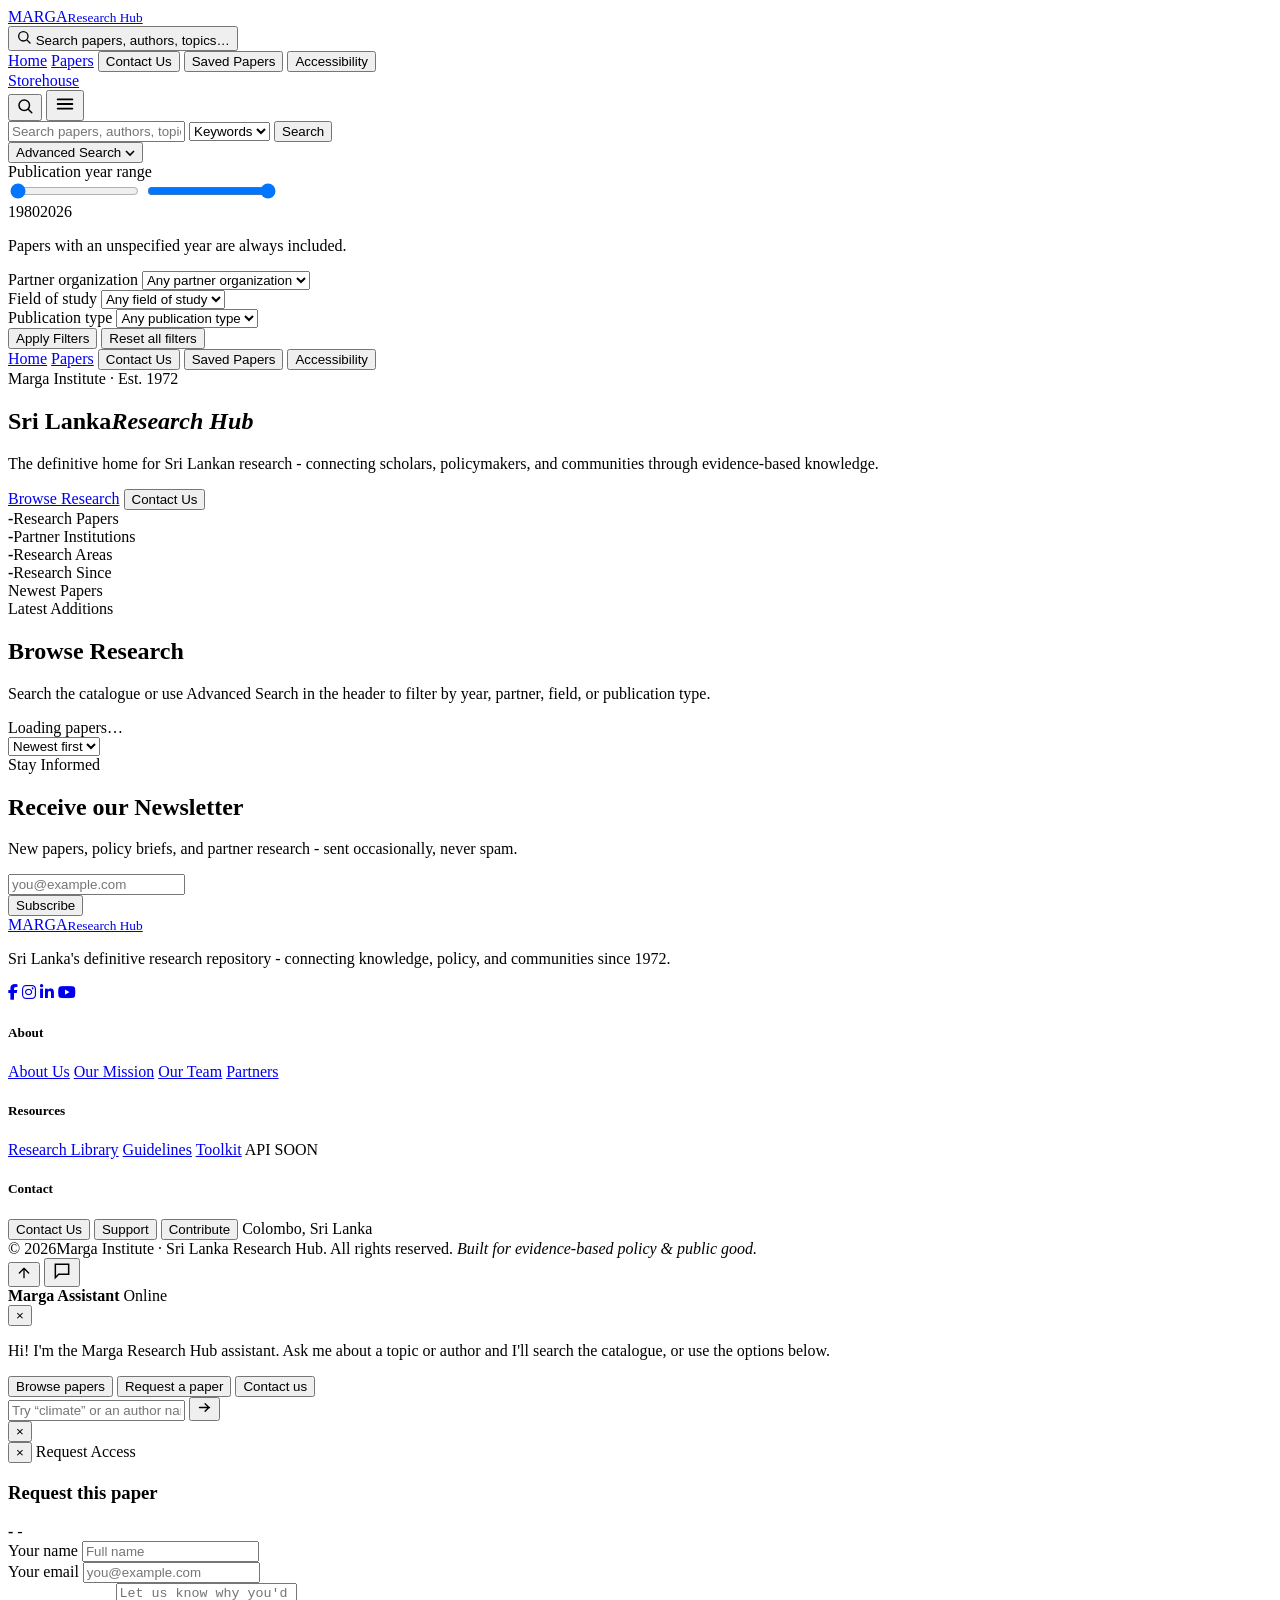
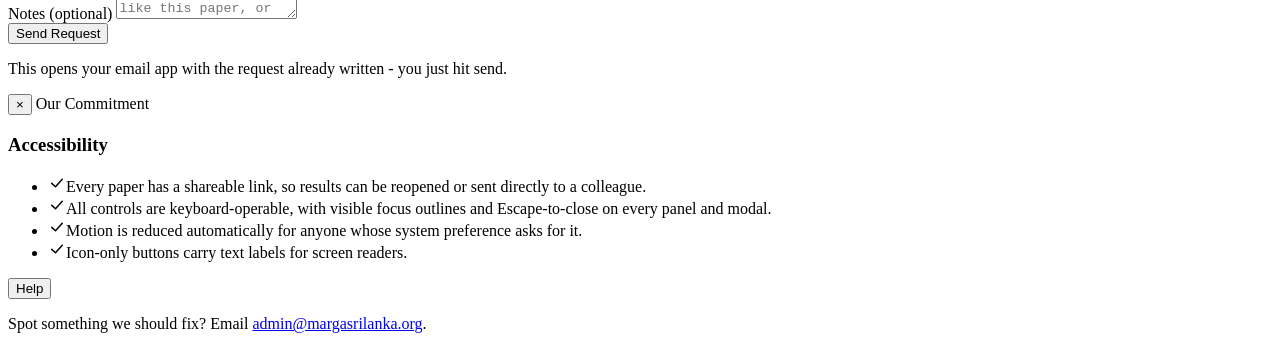
==== index.html @ b6191d91 "Addding the first html file has done the main frame and have to add the styles and functions now" ====
<!DOCTYPE html>
<html lang="en">
<head>
<meta charset="UTF-8" />
<meta name="viewport" content="width=device-width, initial-scale=1.0" />
<title>MARGA Research Hub - Sri Lanka Research Hub</title>
<meta name="description" content="Browse, search, and request research papers from Marga Institute and its partner organizations." />
<link rel="icon" type="image/jpeg" href="site_logo/marga-logo.jpg">
<link rel="preconnect" href="https://fonts.googleapis.com">
<link rel="preconnect" href="https://fonts.gstatic.com" crossorigin>
<link href="https://fonts.googleapis.com/css2?family=Playfair+Display:wght@600;700&family=Inter:wght@400;500;600;700&display=swap" rel="stylesheet">
<link rel="stylesheet" href="https://cdnjs.cloudflare.com/ajax/libs/font-awesome/6.5.1/css/all.min.css" crossorigin="anonymous">
<link rel="stylesheet" href="styles.css">
</head>
<body>
<div id="top"></div>

<!-- ============================================================
     HEADER
     ============================================================ -->
<header class="site-header">
  <div class="header-inner">
    <a class="logo" href="#top" data-nav="home">
      <span class="logo-mark"></span>
      <span class="logo-text"><span>MARGA</span><small>Research Hub</small></span>
    </a>

    <div class="search-wrap">
      <button class="search-toggle" id="searchToggle" aria-expanded="false" aria-controls="searchPanel">
        <svg width="16" height="16" viewBox="0 0 24 24" fill="none"><circle cx="11" cy="11" r="7" stroke="currentColor" stroke-width="2"/><path d="M21 21l-4.3-4.3" stroke="currentColor" stroke-width="2" stroke-linecap="round"/></svg>
        <span>Search papers, authors, topics…</span>
      </button>
    </div>

    <nav class="main-nav" id="mainNav">
      <a href="#top" data-nav="home" class="active">Home</a>
      <a href="#papers" data-nav="papers">Papers</a>
      <button type="button" data-nav="contact">Contact Us</button>
      <button type="button" data-nav="saved">Saved Papers<span class="nav-saved-count" hidden>0</span></button>
      <button type="button" data-nav="a11y">Accessibility</button>
    </nav>

    <div class="header-actions">
      <a class="btn btn-ghost btn-sm" id="storehouseLink" href="https://margastorehouse.org" target="_blank" rel="noopener">Storehouse</a>
    </div>

    <div class="mobile-header-actions">
      <button class="mobile-search-btn" id="mobileSearchBtn" aria-label="Search" aria-expanded="false" aria-controls="searchPanel">
        <svg width="18" height="18" viewBox="0 0 24 24" fill="none"><circle cx="11" cy="11" r="7" stroke="currentColor" stroke-width="2"/><path d="M21 21l-4.3-4.3" stroke="currentColor" stroke-width="2" stroke-linecap="round"/></svg>
      </button>
      <button class="mobile-menu-btn" id="mobileMenuBtn" aria-label="Open menu" aria-expanded="false" aria-controls="mobileMenuPanel">
        <svg width="22" height="22" viewBox="0 0 24 24" fill="none"><path d="M4 7h16M4 12h16M4 17h16" stroke="currentColor" stroke-width="2" stroke-linecap="round"/></svg>
      </button>
    </div>
  </div>

  <!-- search panel floats off the full header, opened by either the desktop
       pill (search-toggle) or the mobile icon (mobileSearchBtn) -->
  <div class="search-panel" id="searchPanel">
    <div class="search-panel-inner">
      <div class="search-row">
        <input type="text" class="search-input" id="searchInput" placeholder="Search papers, authors, topics…" />
        <select class="scope-select" id="scopeSelect">
          <option value="keywords">Keywords</option>
          <option value="author">Author</option>
          <option value="id">Paper ID</option>
        </select>
        <button type="button" class="btn-search" id="btnSearch">Search</button>
      </div>

      <button class="advanced-toggle" id="advancedToggle" aria-expanded="false" aria-controls="advancedPanel">
        Advanced Search
        <svg width="10" height="7" viewBox="0 0 10 7" fill="none"><path d="M1 1l4 4 4-4" stroke="currentColor" stroke-width="1.6"/></svg>
      </button>

      <div class="advanced-panel" id="advancedPanel">
        <div class="advanced-panel-inner">
          <div class="advanced-grid">
            <div class="field range-field">
              <label>Publication year range</label>
              <div class="range-slider" id="yearRange">
                <div class="range-track"><div class="range-fill" id="rangeFill"></div></div>
                <input type="range" id="rangeMin" min="1980" max="2026" value="1980" />
                <input type="range" id="rangeMax" min="1980" max="2026" value="2026" />
              </div>
              <div class="range-values"><span id="rangeMinVal">1980</span><span id="rangeMaxVal">2026</span></div>
              <p class="field-hint">Papers with an unspecified year are always included.</p>
            </div>

            <div class="field">
              <label>Partner organization</label>
              <select class="field-select" id="institutionSelect">
                <option value="">Any partner organization</option>
              </select>
            </div>

            <div class="field">
              <label>Field of study</label>
              <select class="field-select" id="fieldSelect">
                <option value="">Any field of study</option>
              </select>
            </div>

            <div class="field" style="grid-column:1/-1">
              <label>Publication type</label>
              <select class="field-select" id="litTypeSelect">
                <option value="">Any publication type</option>
              </select>
            </div>
          </div>
          <button type="button" class="btn btn-gold btn-apply-advanced" id="btnApplyAdvanced">Apply Filters</button>
          <button type="button" class="btn-reset-advanced" id="btnResetAdvanced">Reset all filters</button>
        </div>
      </div>
    </div>
  </div>

  <div class="mobile-menu-panel" id="mobileMenuPanel">
    <a href="#top" data-nav="home" class="active">Home</a>
    <a href="#papers" data-nav="papers">Papers</a>
    <button type="button" data-nav="contact">Contact Us</button>
    <button type="button" data-nav="saved">Saved Papers<span class="nav-saved-count" hidden>0</span></button>
    <button type="button" data-nav="a11y">Accessibility</button>
  </div>
</header>

<!-- ============================================================
     HERO
     ============================================================ -->
<section class="hero">
  <div class="hero-inner">
    <div class="hero-left">
      <span class="eyebrow">Marga Institute · Est. 1972</span>
      <h1>Sri Lanka<em>Research Hub</em></h1>
      <p>The definitive home for Sri Lankan research - connecting scholars, policymakers, and communities through evidence-based knowledge.</p>
      <div class="hero-cta">
        <a class="btn btn-gold" href="#papers" data-nav="papers">Browse Research</a>
        <button type="button" class="btn btn-outline-light" data-nav="contact">Contact Us</button>
      </div>
      <div class="hero-stats">
        <div class="stat"><b id="statPapers">-</b><span>Research Papers</span></div>
        <div class="stat"><b id="statInstitutions">-</b><span>Partner Institutions</span></div>
        <div class="stat"><b id="statAreas">-</b><span>Research Areas</span></div>
        <div class="stat"><b id="statSince">-</b><span>Research Since</span></div>
      </div>
    </div>

    <!-- desktop: paper spotlight, populated by script.js from paper.json -->
    <div class="hero-spotlight-desktop" id="spotlightDesktop"></div>
  </div>

  <!-- mobile: rolling spotlight, one paper at a time -->
  <div class="wrap hero-spotlight-mobile">
    <div class="rolling-card">
      <span class="rolling-label">Newest Papers</span>
      <div class="rolling-slides" id="rollingSlides"></div>
      <div class="rolling-dots" id="rollingDots"></div>
    </div>
  </div>
</section>

<!-- ============================================================
     PAPER CARDS - browse / search / filter
     ============================================================ -->
<section class="section" id="papers">
  <div class="wrap">
    <div class="section-head">
      <span class="eyebrow" style="justify-content:center;">Latest Additions</span>
      <h2>Browse Research</h2>
      <p>Search the catalogue or use Advanced Search in the header to filter by year, partner, field, or publication type.</p>
    </div>

    <div class="results-toolbar">
      <span class="results-count" id="resultsCount">Loading papers…</span>
      <div class="toolbar-right">
        <select class="sort-select" id="sortSelect">
          <option value="newest">Newest first</option>
          <option value="oldest">Oldest first</option>
          <option value="cited">Most cited</option>
          <option value="title">Title A–Z</option>
        </select>
      </div>
    </div>

    <div class="active-filters" id="activeFilters" hidden></div>

    <div class="paper-grid" id="paperGrid"></div>

    <div class="load-more-wrap" id="loadMoreWrap" hidden>
      <button type="button" class="btn btn-ghost" id="loadMoreBtn">Load more papers</button>
    </div>
  </div>
</section>

<!-- ============================================================
     NEWSLETTER
     ============================================================ -->
<section class="newsletter-band">
  <div class="newsletter-inner">
    <div class="newsletter-copy">
      <span class="eyebrow">Stay Informed</span>
      <h2>Receive our Newsletter</h2>
      <p>New papers, policy briefs, and partner research - sent occasionally, never spam.</p>
    </div>
    <form class="newsletter-form" id="newsletterForm" novalidate>
      <div class="newsletter-input-wrap">
        <input type="email" id="newsletterEmail" placeholder="you@example.com" />
        <span class="newsletter-error" id="newsletterError"></span>
      </div>
      <button type="submit" class="btn btn-gold">Subscribe</button>
    </form>
  </div>
</section>

<!-- ============================================================
     FOOTER
     ============================================================ -->
<footer class="site-footer">
  <div class="wrap">
    <div class="footer-grid">
      <div class="footer-brand">
        <a class="logo" href="#top" data-nav="home">
          <span class="logo-mark"></span>
          <span class="logo-text"><span style="color:var(--white);">MARGA</span><small>Research Hub</small></span>
        </a>
        <p>Sri Lanka's definitive research repository - connecting knowledge, policy, and communities since 1972.</p>
        <div class="footer-social">
          <a href="https://www.facebook.com/margasrilanka/" target="_blank" rel="noopener" aria-label="Facebook"><i class="fa-brands fa-facebook-f" aria-hidden="true"></i></a>
          <a href="https://www.instagram.com/margasrilanka/" target="_blank" rel="noopener" aria-label="Instagram"><i class="fa-brands fa-instagram" aria-hidden="true"></i></a>
          <a href="https://www.linkedin.com/company/marga-institute" target="_blank" rel="noopener" aria-label="LinkedIn"><i class="fa-brands fa-linkedin-in" aria-hidden="true"></i></a>
          <a href="https://www.youtube.com/channel/UCmZRkQxS90gHvayx6sr4jtw" target="_blank" rel="noopener" aria-label="YouTube"><i class="fa-brands fa-youtube" aria-hidden="true"></i></a>
        </div>
      </div>
      <div class="footer-col">
        <h5>About</h5>
        <a href="https://margasrilanka.org" target="_blank" rel="noopener">About Us</a>
        <a href="https://margasrilanka.org/about-us/" target="_blank" rel="noopener">Our Mission</a>
        <a href="https://margasrilanka.org/about-us/" target="_blank" rel="noopener">Our Team</a>
        <a href="https://margasrilanka.org" target="_blank" rel="noopener">Partners</a>
      </div>
      <div class="footer-col">
        <h5>Resources</h5>
        <a href="https://margastorehouse.org" target="_blank" rel="noopener">Research Library</a>
        <a href="https://margasrilanka.org" target="_blank" rel="noopener">Guidelines</a>
        <a href="https://margastorehouse.org" target="_blank" rel="noopener">Toolkit</a>
        <span class="fitem">API <span class="soon-badge">SOON</span></span>
      </div>
      <div class="footer-col">
        <h5>Contact</h5>
        <button type="button" data-nav="contact">Contact Us</button>
        <button type="button" class="footer-mailto" data-mailto-subject="Support Request">Support</button>
        <button type="button" class="footer-mailto" data-mailto-subject="Paper Contribution Inquiry">Contribute</button>
        <span class="fitem">Colombo, Sri Lanka</span>
      </div>
    </div>
    <div class="footer-bottom">
      <span>© <span id="footerYear">2026</span>Marga Institute · Sri Lanka Research Hub. All rights reserved.</span>
      <em>Built for evidence-based policy &amp; public good.</em>
    </div>
  </div>
</footer>

<div class="footer-fab">
  <button class="fab-btn fab-top" id="backToTopBtn" aria-label="Back to top">
    <svg width="16" height="16" viewBox="0 0 24 24" fill="none"><path d="M12 19V5M5 12l7-7 7 7" stroke="currentColor" stroke-width="2" stroke-linecap="round" stroke-linejoin="round"/></svg>
  </button>
  <button class="fab-btn fab-chat" id="chatFabBtn" aria-label="Open chat" aria-expanded="false" aria-controls="chatPanel">
    <svg width="20" height="20" viewBox="0 0 24 24" fill="none"><path d="M4 4h16v12H8l-4 4V4z" stroke="currentColor" stroke-width="1.8"/></svg>
    <span class="fab-ping"></span>
  </button>
</div>

<div class="chat-panel" id="chatPanel" role="dialog" aria-label="Marga Assistant chat">
  <div class="chat-header">
    <div class="chat-header-info">
      <span class="chat-avatar"></span>
      <div>
        <strong>Marga Assistant</strong>
        <span class="chat-status">Online</span>
      </div>
    </div>
    <button class="chat-close" id="chatCloseBtn" aria-label="Close chat">&times;</button>
  </div>

  <div class="chat-body" id="chatBody">
    <div class="chat-msg chat-msg-bot">
      <p>Hi! I'm the Marga Research Hub assistant. Ask me about a topic or author and I'll search the catalogue, or use the options below.</p>
    </div>
  </div>

  <div class="chat-quick-replies" id="chatQuickReplies">
    <button type="button" class="chip" data-reply="browse">Browse papers</button>
    <button type="button" class="chip" data-reply="request">Request a paper</button>
    <button type="button" class="chip" data-reply="contact">Contact us</button>
  </div>

  <form class="chat-input-row" id="chatForm">
    <input type="text" id="chatInput" placeholder="Try “climate” or an author name…" autocomplete="off" />
    <button type="submit" class="chat-send" aria-label="Send message">
      <svg width="15" height="15" viewBox="0 0 24 24" fill="none"><path d="M4 12h16M13 6l6 6-6 6" stroke="currentColor" stroke-width="2.2" stroke-linecap="round" stroke-linejoin="round"/></svg>
    </button>
  </form>
</div>

<div class="tour-overlay" id="tourOverlay" role="dialog" aria-modal="true" aria-label="Site tour" hidden>
  <div class="tour-card">
    <button class="tour-close" id="tourCloseBtn" aria-label="Skip tour">&times;</button>
    <span class="eyebrow">Welcome to MARGA</span>
    <h3>Take a quick tour</h3>
    <div class="tour-step" id="tourStepText"></div>
    <div class="tour-controls">
      <button type="button" class="btn btn-ghost btn-sm" id="tourPrevBtn">Back</button>
      <button type="button" class="btn btn-gold btn-sm" id="tourNextBtn">Next</button>
    </div>
    <div class="tour-progress" id="tourProgress"></div>
  </div>
</div>

<!-- ============================================================
     MODAL - Paper Detail
     ============================================================ -->
<div class="detail-overlay" id="detailOverlay" role="dialog" aria-modal="true" aria-label="Paper details">
  <div class="detail-modal">
    <button class="detail-modal-close" id="detailCloseBtn" aria-label="Close">&times;</button>
    <div class="detail-modal-scroll" id="detailModalScroll">
      <!-- populated by script.js -->
    </div>
  </div>
</div>

<!-- ============================================================
     MODAL - Request Paper
     ============================================================ -->
<div class="modal-overlay" id="requestOverlay">
  <div class="modal" role="dialog" aria-modal="true" aria-labelledby="requestTitle">
    <button class="modal-close" id="requestClose" aria-label="Close">&times;</button>
    <span class="eyebrow">Request Access</span>
    <h3 id="requestTitle">Request this paper</h3>

    <div class="modal-paper-summary">
      <strong id="reqPaperTitle">-</strong>
      <span id="reqPaperAuthors">-</span>
    </div>

    <div class="modal-field">
      <label for="reqName">Your name</label>
      <input id="reqName" type="text" placeholder="Full name" />
      <span class="modal-field-error" id="reqNameError"></span>
    </div>
    <div class="modal-field">
      <label for="reqEmail">Your email</label>
      <input id="reqEmail" type="email" placeholder="you@example.com" />
      <span class="modal-field-error" id="reqEmailError"></span>
    </div>
    <div class="modal-field">
      <label for="reqNotes">Notes (optional)</label>
      <textarea id="reqNotes" placeholder="Let us know why you'd like this paper, or anything else we should know."></textarea>
    </div>

    <button type="button" class="btn-primary" id="reqSend">Send Request</button>
    <p class="modal-hint">This opens your email app with the request already written - you just hit send.</p>
  </div>
</div>

<!-- ============================================================
     MODAL - Accessibility
     ============================================================ -->
<div class="modal-overlay" id="a11yOverlay">
  <div class="modal" role="dialog" aria-modal="true" aria-labelledby="a11yTitle">
    <button class="modal-close" id="a11yClose" aria-label="Close">&times;</button>
    <span class="eyebrow">Our Commitment</span>
    <h3 id="a11yTitle">Accessibility</h3>
    <ul class="a11y-list">
      <li><svg width="18" height="18" viewBox="0 0 24 24" fill="none"><path d="M5 12.5 10 17 19 7" stroke="currentColor" stroke-width="2" stroke-linecap="round" stroke-linejoin="round"/></svg>Every paper has a shareable link, so results can be reopened or sent directly to a colleague.</li>
      <li><svg width="18" height="18" viewBox="0 0 24 24" fill="none"><path d="M5 12.5 10 17 19 7" stroke="currentColor" stroke-width="2" stroke-linecap="round" stroke-linejoin="round"/></svg>All controls are keyboard-operable, with visible focus outlines and Escape-to-close on every panel and modal.</li>
      <li><svg width="18" height="18" viewBox="0 0 24 24" fill="none"><path d="M5 12.5 10 17 19 7" stroke="currentColor" stroke-width="2" stroke-linecap="round" stroke-linejoin="round"/></svg>Motion is reduced automatically for anyone whose system preference asks for it.</li>
      <li><svg width="18" height="18" viewBox="0 0 24 24" fill="none"><path d="M5 12.5 10 17 19 7" stroke="currentColor" stroke-width="2" stroke-linecap="round" stroke-linejoin="round"/></svg>Icon-only buttons carry text labels for screen readers.</li>
    </ul>
    <button type="button" class="btn btn-gold" id="a11yTourBtn">Help</button>
    <p class="modal-hint">Spot something we should fix? Email <a href="mailto:admin@margasrilanka.org">admin@margasrilanka.org</a>.</p>
  </div>
</div>

<div class="toast-region" id="toastRegion" aria-live="polite"></div>

<script src="script.js"></script>
</body>
</html>
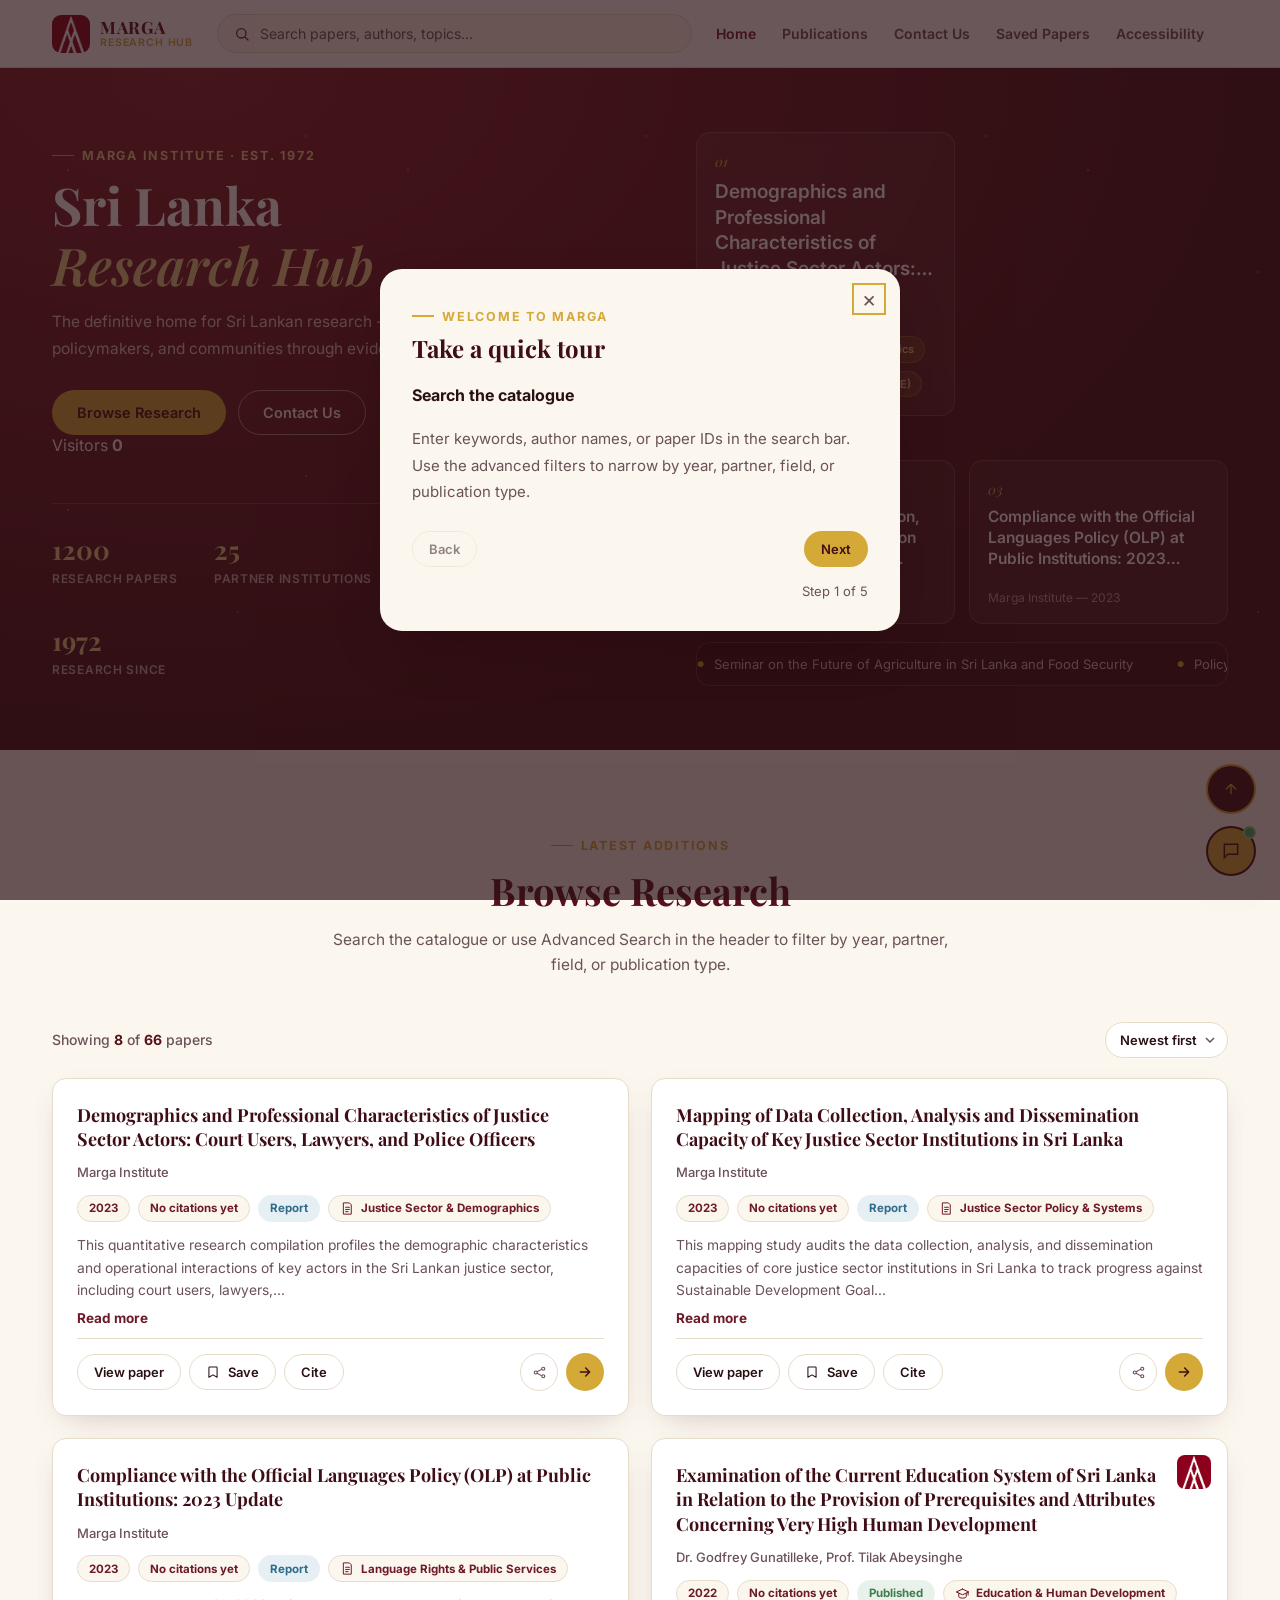
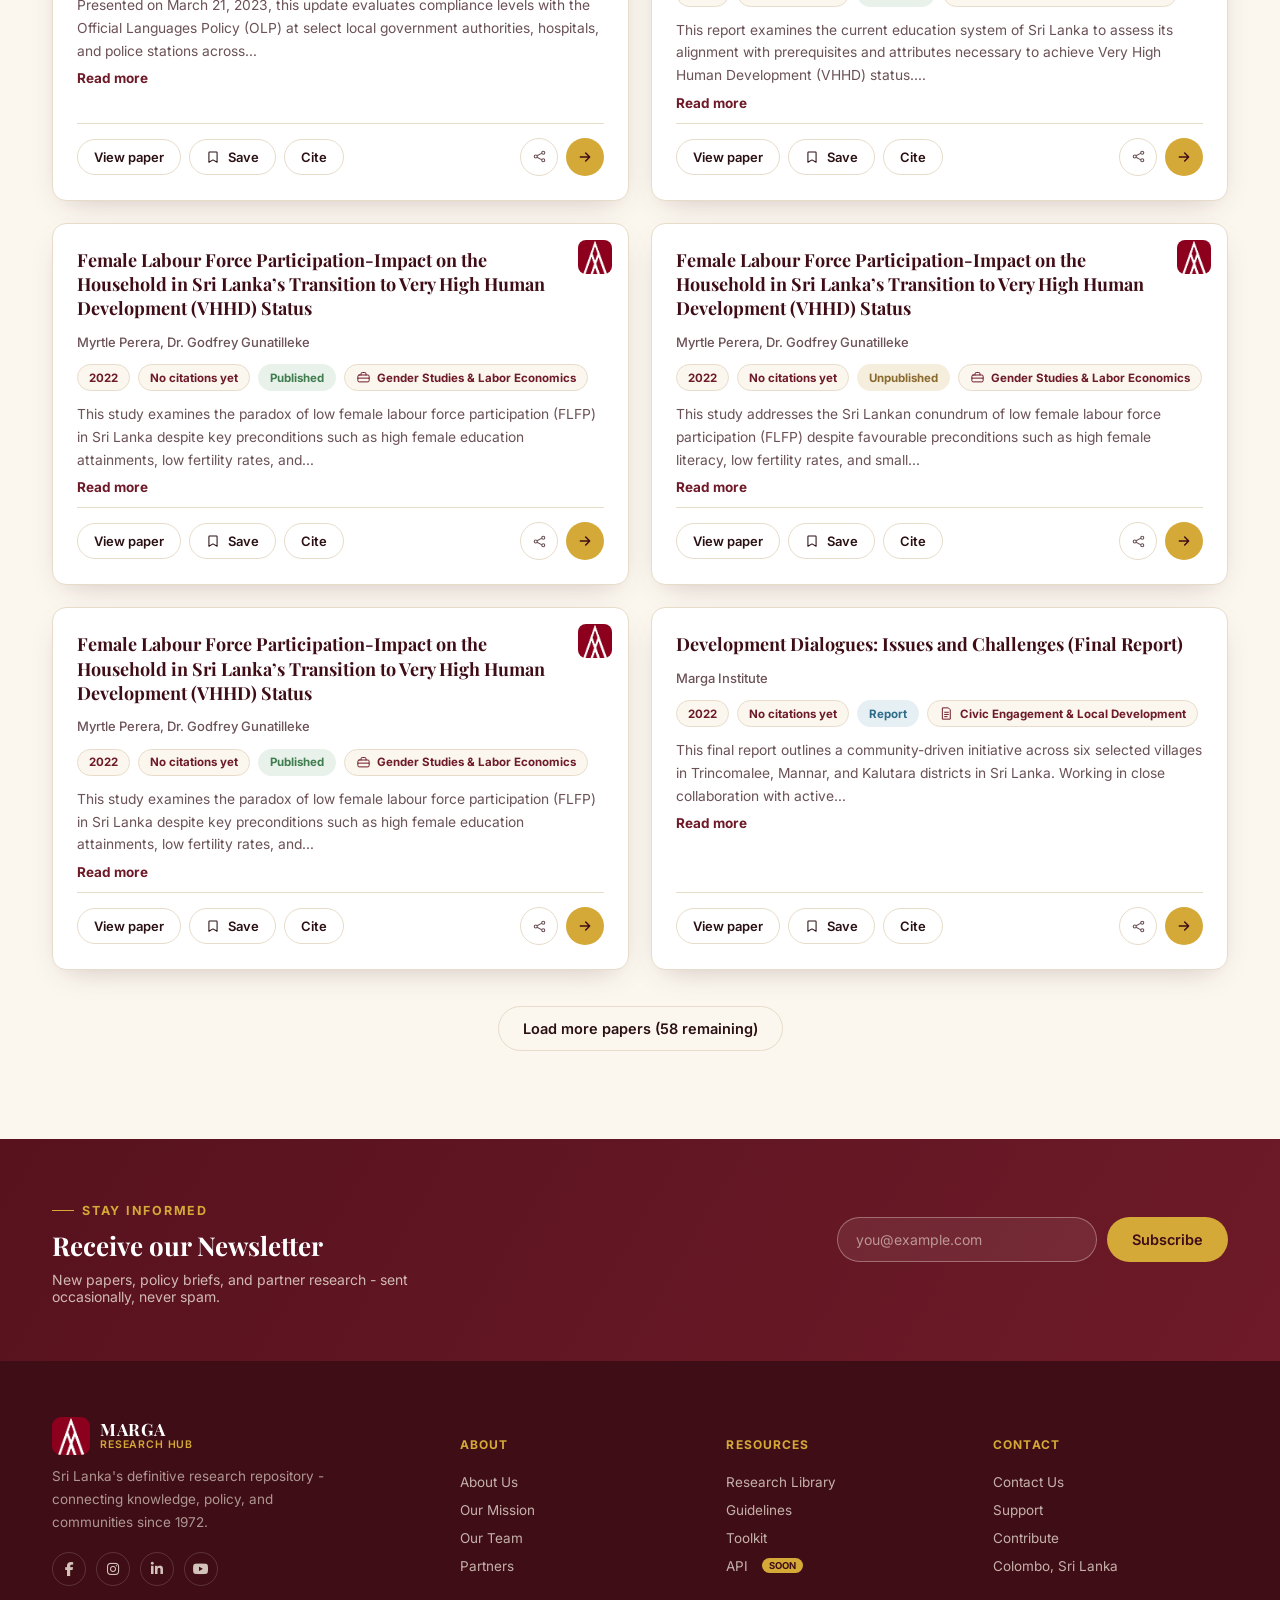
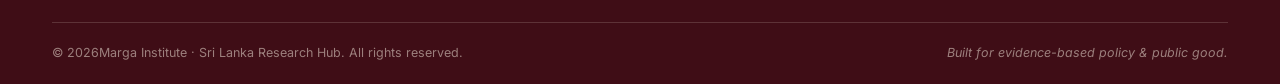
==== commit e335d702: "fixing bugs in html" ====
--- a/index.html
+++ b/index.html
@@ -34,14 +34,14 @@
 
     <nav class="main-nav" id="mainNav">
       <a href="#top" data-nav="home" class="active">Home</a>
-      <a href="#papers" data-nav="papers">Papers</a>
+      <a href="#papers" data-nav="papers">Publications</a>
       <button type="button" data-nav="contact">Contact Us</button>
       <button type="button" data-nav="saved">Saved Papers<span class="nav-saved-count" hidden>0</span></button>
       <button type="button" data-nav="a11y">Accessibility</button>
     </nav>
 
     <div class="header-actions">
-      <a class="btn btn-ghost btn-sm" id="storehouseLink" href="https://margastorehouse.org" target="_blank" rel="noopener">Storehouse</a>
+      <!-- <a class="btn btn-ghost btn-sm" id="storehouseLink" href="https://margastorehouse.org" target="_blank" rel="noopener">Storehouse</a> -->
     </div>
 
     <div class="mobile-header-actions">
@@ -117,7 +117,7 @@
 
   <div class="mobile-menu-panel" id="mobileMenuPanel">
     <a href="#top" data-nav="home" class="active">Home</a>
-    <a href="#papers" data-nav="papers">Papers</a>
+    <a href="#papers" data-nav="papers">Publications</a>
     <button type="button" data-nav="contact">Contact Us</button>
     <button type="button" data-nav="saved">Saved Papers<span class="nav-saved-count" hidden>0</span></button>
     <button type="button" data-nav="a11y">Accessibility</button>
@@ -137,6 +137,12 @@
         <a class="btn btn-gold" href="#papers" data-nav="papers">Browse Research</a>
         <button type="button" class="btn btn-outline-light" data-nav="contact">Contact Us</button>
       </div>
+
+      <div class="hero-visitor-counter" aria-label="Visitor counter">
+        <span class="visitor-label">Visitors</span>
+        <strong id="visitorCount">0</strong>
+      </div>
+
       <div class="hero-stats">
         <div class="stat"><b id="statPapers">-</b><span>Research Papers</span></div>
         <div class="stat"><b id="statInstitutions">-</b><span>Partner Institutions</span></div>
--- a/styles.css
+++ b/styles.css
@@ -0,0 +1,2791 @@
+/* ============================================================
+   MARGA RESEARCH HUB — STYLESHEET
+   ============================================================ */
+
+/* ============================================================
+   TOKENS
+   ============================================================ */
+:root {
+  --maroon-950: #3F0D16;
+  --maroon-900: #57121E;
+  --maroon-800: #6E1A28;
+  --maroon-700: #84202F;
+  --maroon-600: #9A2A3B;
+  --gold: #D4A937;
+  --gold-light: #EAD08A;
+  --cream: #F9F1E4;
+  --paper-bg: #FBF7EF;
+  --ink: #2A1013;
+  --ink-soft: #6B5257;
+  --line: #E7DCC9;
+  --line-dark: rgba(249, 241, 228, 0.16);
+  --white: #FFFFFF;
+  --radius-s: 8px;
+  --radius-m: 14px;
+  --radius-l: 22px;
+  --shadow-card: 0 10px 30px -14px rgba(63, 13, 22, 0.28);
+  --shadow-pop: 0 24px 60px -20px rgba(30, 5, 10, 0.45);
+  --font-display: 'Playfair Display', Georgia, serif;
+  --font-body: 'Inter', -apple-system, BlinkMacSystemFont, sans-serif;
+
+  /* status accents, kept inside the existing palette family */
+  --status-published: #3F7D4F;
+  --status-published-bg: #E9F2EA;
+  --status-unpublished: #8A6A2F;
+  --status-unpublished-bg: #F5EEDD;
+  --status-presentation: #5E3B84;
+  --status-presentation-bg: #EFE7F5;
+  --status-report: #2F6C8A;
+  --status-report-bg: #E6F0F4;
+
+  --header-h: 68px;
+}
+
+@media (min-width:641px) {
+  :root {
+    --header-h: 74px;
+  }
+}
+
+* {
+  box-sizing: border-box;
+}
+
+html {
+  scroll-behavior: smooth;
+}
+
+body {
+  margin: 0;
+  font-family: var(--font-body);
+  background: var(--paper-bg);
+  color: var(--ink);
+  -webkit-font-smoothing: antialiased;
+}
+
+::selection {
+  background: rgba(222, 108, 104, 0.35);
+  color: var(--maroon-950);
+}
+
+img,
+svg {
+  display: block;
+  max-width: 100%;
+}
+
+a {
+  color: inherit;
+  text-decoration: none;
+}
+
+button {
+  font-family: inherit;
+  cursor: pointer;
+}
+
+ul {
+  margin: 0;
+  padding: 0;
+  list-style: none;
+}
+
+h1,
+h2,
+h3 {
+  margin: 0;
+  font-family: var(--font-display);
+}
+
+p {
+  margin: 0;
+}
+
+.eyebrow {
+  display: inline-flex;
+  align-items: center;
+  gap: 8px;
+  font-size: 12.5px;
+  font-weight: 700;
+  letter-spacing: .14em;
+  text-transform: uppercase;
+  color: var(--gold);
+}
+
+.eyebrow::before {
+  content: "";
+  width: 22px;
+  height: 1.5px;
+  background: var(--gold);
+  display: inline-block;
+}
+
+@media (prefers-reduced-motion: reduce) {
+  * {
+    animation-duration: .001ms !important;
+    animation-iteration-count: 1 !important;
+    transition-duration: .001ms !important;
+    scroll-behavior: auto !important;
+  }
+}
+
+:focus-visible {
+  outline: 2px solid var(--gold);
+  outline-offset: 2px;
+}
+
+.wrap {
+  max-width: 1240px;
+  margin: 0 auto;
+  padding: 0 32px;
+}
+
+@media (max-width:640px) {
+  .wrap {
+    padding: 0 20px;
+  }
+}
+
+/* anchor targets should not hide under the sticky header */
+#papers,
+#top {
+  scroll-margin-top: var(--header-h);
+}
+
+.btn {
+  display: inline-flex;
+  align-items: center;
+  justify-content: center;
+  gap: 8px;
+  padding: 13px 24px;
+  border-radius: 999px;
+  border: 1.5px solid transparent;
+  background: transparent;
+  font-weight: 600;
+  font-size: 14.5px;
+  transition: transform .15s ease, box-shadow .15s ease, background .15s ease, color .15s ease, opacity .15s ease;
+}
+
+.btn:active {
+  transform: translateY(1px);
+}
+
+.btn:disabled {
+  opacity: .5;
+  cursor: not-allowed;
+  transform: none;
+  box-shadow: none;
+}
+
+.btn-gold {
+  background: var(--gold);
+  color: var(--maroon-950);
+}
+
+.btn-gold:hover:not(:disabled) {
+  background: var(--gold-light);
+  box-shadow: 0 10px 24px -10px rgba(212, 169, 55, .55);
+}
+
+.btn-outline-light {
+  border-color: rgba(249, 241, 228, .5);
+  color: var(--cream);
+}
+
+.btn-outline-light:hover {
+  background: rgba(249, 241, 228, .1);
+  border-color: var(--cream);
+}
+
+.btn-maroon {
+  background: var(--maroon-800);
+  color: var(--cream);
+}
+
+.btn-maroon:hover:not(:disabled) {
+  background: var(--maroon-900);
+}
+
+.btn-ghost {
+  background: transparent;
+  border-color: var(--line);
+  color: var(--ink);
+}
+
+.btn-ghost:hover:not(:disabled) {
+  border-color: var(--maroon-700);
+  color: var(--maroon-800);
+}
+
+.btn-ghost.is-active {
+  background: var(--maroon-800);
+  border-color: var(--maroon-800);
+  color: var(--cream);
+}
+
+.btn-sm {
+  padding: 9px 16px;
+  font-size: 13px;
+}
+
+.icon-btn {
+  width: 38px;
+  height: 38px;
+  border-radius: 50%;
+  border: 1.5px solid var(--line);
+  background: var(--white);
+  display: inline-flex;
+  align-items: center;
+  justify-content: center;
+  color: var(--ink-soft);
+  transition: border-color .15s, color .15s;
+  flex: none;
+}
+
+.icon-btn:hover {
+  border-color: var(--maroon-700);
+  color: var(--maroon-800);
+}
+
+.section {
+  padding: 88px 0;
+}
+
+.section-head {
+  max-width: 640px;
+  margin: 0 auto 44px;
+  text-align: center;
+  display: flex;
+  flex-direction: column;
+  gap: 12px;
+}
+
+.section-head h2 {
+  font-size: clamp(28px, 3.4vw, 38px);
+  color: var(--maroon-900);
+  font-weight: 700;
+}
+
+.section-head p {
+  color: var(--ink-soft);
+  font-size: 15.5px;
+  line-height: 1.6;
+}
+
+@media (max-width:640px) {
+  .section {
+    padding: 56px 0;
+  }
+}
+
+/* ============================================================
+   HEADER / NAV / SEARCH
+   ============================================================ */
+.site-header {
+  position: sticky;
+  top: 0;
+  z-index: 60;
+  background: var(--white);
+  border-bottom: 1px solid var(--line);
+}
+
+.header-inner {
+  max-width: 1240px;
+  margin: 0 auto;
+  padding: 14px 32px;
+  display: grid;
+  grid-template-columns: auto 1fr auto auto;
+  align-items: center;
+  gap: 24px;
+}
+
+@media (max-width:1024px) {
+  .header-inner {
+    grid-template-columns: auto 1fr auto;
+    padding: 12px 20px;
+  }
+}
+
+.logo {
+  display: flex;
+  align-items: center;
+  gap: 10px;
+  background: none;
+  border: none;
+  padding: 0;
+}
+
+.logo-mark {
+  width: 38px;
+  height: 38px;
+  border-radius: 9px;
+  background: url("site_logo/marga-logo.jpg") center/cover no-repeat;
+  position: relative;
+  flex: none;
+}
+
+.logo-mark::after {
+  display: none;
+}
+
+.logo-text {
+  display: flex;
+  flex-direction: column;
+  line-height: 1.05;
+  text-align: left;
+}
+
+.logo-text span {
+  font-family: var(--font-display);
+  font-weight: 700;
+  font-size: 17px;
+  letter-spacing: .03em;
+  color: var(--maroon-900);
+}
+
+.logo-text small {
+  font-size: 10.5px;
+  color: var(--gold);
+  font-weight: 600;
+  letter-spacing: .08em;
+  text-transform: uppercase;
+}
+
+/* --- search --- */
+.search-wrap {
+  position: relative;
+  justify-self: stretch;
+  max-width: 520px;
+}
+
+@media (max-width:1024px) {
+  .search-wrap {
+    display: none;
+  }
+}
+
+.search-toggle {
+  width: 100%;
+  display: flex;
+  align-items: center;
+  gap: 10px;
+  background: var(--paper-bg);
+  border: 1.5px solid var(--line);
+  border-radius: 999px;
+  padding: 10px 16px;
+  color: var(--ink-soft);
+  font-size: 14px;
+  text-align: left;
+  transition: border-color .15s;
+}
+
+.search-toggle:hover,
+.search-toggle[aria-expanded="true"] {
+  border-color: var(--maroon-700);
+}
+
+.search-toggle svg {
+  flex: none;
+  color: var(--maroon-800);
+}
+
+.mobile-header-actions {
+  display: none;
+  align-items: center;
+  gap: 6px;
+}
+
+@media (max-width:1024px) {
+  .mobile-header-actions {
+    display: flex;
+  }
+}
+
+.mobile-search-btn {
+  width: 38px;
+  height: 38px;
+  border-radius: 50%;
+  background: none;
+  border: none;
+  display: flex;
+  align-items: center;
+  justify-content: center;
+  color: var(--maroon-900);
+}
+
+.mobile-search-btn[aria-expanded="true"] {
+  background: var(--paper-bg);
+}
+
+.search-panel {
+  position: absolute;
+  top: 100%;
+  left: 0;
+  right: 0;
+  background: var(--white);
+  border-top: 1px solid var(--line);
+  box-shadow: var(--shadow-pop);
+  padding: 18px 32px;
+  opacity: 0;
+  visibility: hidden;
+  transform: translateY(-8px);
+  transition: opacity .18s ease, transform .18s ease, visibility .18s;
+  z-index: 70;
+  max-height: calc(100vh - var(--header-h));
+  overflow-y: auto;
+}
+
+@media (max-width:640px) {
+  .search-panel {
+    padding: 16px 20px;
+  }
+}
+
+.search-panel.is-open {
+  opacity: 1;
+  visibility: visible;
+  transform: translateY(0);
+}
+
+.search-panel-inner {
+  max-width: 1240px;
+  margin: 0 auto;
+}
+
+.search-row {
+  display: flex;
+  gap: 8px;
+}
+
+@media (max-width:560px) {
+  .search-row {
+    flex-wrap: wrap;
+  }
+
+  .search-row .search-input {
+    flex-basis: 100%;
+  }
+
+  .search-row .scope-select {
+    flex: 1;
+  }
+
+  .btn-search {
+    flex: 1;
+  }
+}
+
+.search-input {
+  flex: 1;
+  border: 1.5px solid var(--line);
+  border-radius: 999px;
+  padding: 11px 16px;
+  font-size: 14px;
+  font-family: inherit;
+  background: var(--white);
+  color: var(--ink);
+}
+
+.search-input:focus {
+  border-color: var(--maroon-700);
+}
+
+.scope-select,
+.field-select {
+  border: 1.5px solid var(--line);
+  border-radius: 999px;
+  padding: 11px 14px;
+  font-size: 13.5px;
+  font-family: inherit;
+  background: var(--white) url('data:image/svg+xml;utf8,<svg xmlns="http://www.w3.org/2000/svg" width="10" height="6"><path d="M1 1l4 4 4-4" stroke="%236B5257" stroke-width="1.5" fill="none"/></svg>') no-repeat right 12px center;
+  appearance: none;
+  padding-right: 28px;
+  color: var(--ink);
+}
+
+.btn-search {
+  background: var(--maroon-800);
+  color: var(--cream);
+  border-radius: 999px;
+  padding: 0 20px;
+  font-weight: 600;
+  font-size: 14px;
+  border: none;
+}
+
+.btn-search:hover {
+  background: var(--maroon-900);
+}
+
+.advanced-toggle {
+  margin-top: 12px;
+  background: none;
+  border: none;
+  padding: 6px 2px;
+  display: flex;
+  align-items: center;
+  gap: 6px;
+  color: var(--maroon-800);
+  font-weight: 600;
+  font-size: 13.5px;
+}
+
+.advanced-toggle svg {
+  transition: transform .2s ease;
+}
+
+.advanced-toggle[aria-expanded="true"] svg {
+  transform: rotate(180deg);
+}
+
+.advanced-panel {
+  display: grid;
+  grid-template-rows: 0fr;
+  transition: grid-template-rows .25s ease;
+}
+
+.advanced-panel.is-open {
+  grid-template-rows: 1fr;
+}
+
+.advanced-panel-inner {
+  overflow: hidden;
+}
+
+.advanced-grid {
+  padding-top: 14px;
+  margin-top: 6px;
+  border-top: 1px solid var(--line);
+  display: grid;
+  grid-template-columns: 1fr 1fr;
+  gap: 16px;
+}
+
+@media (max-width:560px) {
+  .advanced-grid {
+    grid-template-columns: 1fr;
+  }
+}
+
+.field {
+  display: flex;
+  flex-direction: column;
+  gap: 6px;
+}
+
+.field-full {
+  grid-column: 1/-1;
+}
+
+.field label {
+  font-size: 12px;
+  font-weight: 700;
+  color: var(--ink-soft);
+  text-transform: uppercase;
+  letter-spacing: .06em;
+}
+
+.field input[type="text"],
+.field .field-select {
+  border: 1.5px solid var(--line);
+  border-radius: var(--radius-s);
+  padding: 10px 12px;
+  font-size: 14px;
+  font-family: inherit;
+  width: 100%;
+  background: var(--white);
+  color: var(--ink);
+}
+
+.field .field-select {
+  border-radius: var(--radius-s);
+}
+
+.field-hint {
+  font-size: 11.5px;
+  color: var(--ink-soft);
+  margin-top: 2px;
+}
+
+/* dual range slider */
+.range-field {
+  grid-column: 1 / -1;
+}
+
+.range-slider {
+  position: relative;
+  height: 34px;
+  margin-top: 6px;
+}
+
+.range-track {
+  position: absolute;
+  top: 14px;
+  left: 0;
+  right: 0;
+  height: 4px;
+  background: var(--line);
+  border-radius: 99px;
+}
+
+.range-fill {
+  position: absolute;
+  top: 0;
+  height: 100%;
+  background: var(--gold);
+  border-radius: 99px;
+}
+
+.range-slider input[type="range"] {
+  position: absolute;
+  top: 6px;
+  left: 0;
+  width: 100%;
+  margin: 0;
+  height: 20px;
+  -webkit-appearance: none;
+  appearance: none;
+  background: none;
+  pointer-events: none;
+}
+
+.range-slider input[type="range"]::-webkit-slider-thumb {
+  -webkit-appearance: none;
+  pointer-events: auto;
+  width: 18px;
+  height: 18px;
+  border-radius: 50%;
+  background: var(--maroon-800);
+  border: 3px solid var(--white);
+  box-shadow: 0 2px 6px rgba(0, 0, 0, .3);
+  cursor: pointer;
+}
+
+.range-slider input[type="range"]::-moz-range-thumb {
+  pointer-events: auto;
+  width: 18px;
+  height: 18px;
+  border-radius: 50%;
+  background: var(--maroon-800);
+  border: 3px solid var(--white);
+  box-shadow: 0 2px 6px rgba(0, 0, 0, .3);
+  cursor: pointer;
+  border: 3px solid var(--white);
+}
+
+.range-values {
+  display: flex;
+  justify-content: space-between;
+  font-size: 12.5px;
+  color: var(--ink-soft);
+  margin-top: 14px;
+  font-weight: 600;
+}
+
+.range-values span {
+  color: var(--maroon-800);
+}
+
+.btn-apply-advanced {
+  margin-top: 16px;
+  width: 100%;
+}
+
+.btn-reset-advanced {
+  margin-top: 8px;
+  width: 100%;
+  background: none;
+  border: none;
+  color: var(--ink-soft);
+  font-weight: 600;
+  font-size: 13px;
+  padding: 6px;
+}
+
+.btn-reset-advanced:hover {
+  color: var(--maroon-800);
+}
+
+.main-nav {
+  display: flex;
+  align-items: center;
+  gap: 26px;
+  font-size: 14px;
+  font-weight: 600;
+  color: var(--ink);
+}
+
+.main-nav a,
+.main-nav button {
+  color: var(--ink-soft);
+  transition: color .15s;
+  background: none;
+  border: none;
+  padding: 0;
+  font: inherit;
+}
+
+.main-nav a:hover,
+.main-nav a.active,
+.main-nav button:hover,
+.main-nav button.active {
+  color: var(--maroon-800);
+}
+
+@media (max-width:1024px) {
+  .main-nav {
+    display: none;
+  }
+}
+
+.nav-saved-count {
+  display: inline-flex;
+  align-items: center;
+  justify-content: center;
+  min-width: 17px;
+  height: 17px;
+  padding: 0 4px;
+  border-radius: 99px;
+  background: var(--gold);
+  color: var(--maroon-950);
+  font-size: 10px;
+  font-weight: 800;
+  margin-left: 5px;
+  vertical-align: 2px;
+}
+
+.nav-saved-count[hidden] {
+  display: none;
+}
+
+.header-actions {
+  display: flex;
+  align-items: center;
+  gap: 10px;
+}
+
+@media (max-width:1024px) {
+  .header-actions .btn {
+    display: none;
+  }
+}
+
+.mobile-menu-btn {
+  display: none;
+  background: none;
+  border: none;
+  color: var(--maroon-900);
+}
+
+@media (max-width:1024px) {
+  .mobile-menu-btn {
+    display: flex;
+  }
+}
+
+.mobile-menu-panel {
+  display: none;
+  flex-direction: column;
+  background: var(--white);
+  border-top: 1px solid var(--line);
+  padding: 8px 20px 18px;
+}
+
+.mobile-menu-panel.is-open {
+  display: flex;
+}
+
+@media (min-width:1025px) {
+  .mobile-menu-panel {
+    display: none !important;
+  }
+}
+
+.mobile-menu-panel a,
+.mobile-menu-panel button {
+  padding: 13px 2px;
+  font-size: 15px;
+  font-weight: 600;
+  color: var(--ink);
+  border-bottom: 1px solid var(--line);
+  background: none;
+  border-left: none;
+  border-right: none;
+  border-top: none;
+  text-align: left;
+  width: 100%;
+  font-family: inherit;
+  display: flex;
+  align-items: center;
+}
+
+.mobile-menu-panel a.active,
+.mobile-menu-panel button.active {
+  color: var(--maroon-800);
+}
+
+.mobile-menu-panel a:last-of-type,
+.mobile-menu-panel button:last-of-type {
+  border-bottom: none;
+}
+
+/* ============================================================
+   HERO
+   ============================================================ */
+.hero {
+  background: radial-gradient(120% 140% at 15% 0%, var(--maroon-700), var(--maroon-950) 70%);
+  color: var(--cream);
+  position: relative;
+  overflow: hidden;
+  padding: 64px 0 0;
+}
+
+.hero::before {
+  content: "";
+  position: absolute;
+  inset: 0;
+  background-image: radial-gradient(1px 1px at 20% 30%, rgba(249, 241, 228, .25) 1px, transparent 0),
+    radial-gradient(1px 1px at 70% 60%, rgba(249, 241, 228, .18) 1px, transparent 0),
+    radial-gradient(1px 1px at 90% 20%, rgba(249, 241, 228, .2) 1px, transparent 0);
+  background-size: 340px 340px;
+  pointer-events: none;
+}
+
+.hero-inner {
+  max-width: 1240px;
+  margin: 0 auto;
+  padding: 0 32px 64px;
+  position: relative;
+  display: grid;
+  grid-template-columns: 1.05fr .95fr;
+  gap: 56px;
+  align-items: center;
+}
+
+@media (max-width:1024px) {
+  .hero-inner {
+    grid-template-columns: 1fr;
+    padding: 0 20px 40px;
+    gap: 36px;
+  }
+}
+
+.hero-left {
+  max-width: 520px;
+}
+
+.hero-left .eyebrow {
+  color: var(--gold-light);
+}
+
+.hero-left h1 {
+  font-size: clamp(34px, 4.4vw, 52px);
+  line-height: 1.08;
+  font-weight: 700;
+  margin-top: 14px;
+  color: var(--white);
+}
+
+.hero-left h1 em {
+  display: block;
+  font-style: italic;
+  font-weight: 600;
+  color: var(--gold-light);
+  margin-top: 4px;
+}
+
+.hero-left p {
+  margin-top: 16px;
+  color: rgba(249, 241, 228, .82);
+  font-size: 15.5px;
+  line-height: 1.7;
+}
+
+.hero-cta {
+  display: flex;
+  gap: 12px;
+  margin-top: 28px;
+  flex-wrap: wrap;
+}
+
+.hero-stats {
+  display: flex;
+  gap: 36px;
+  margin-top: 48px;
+  padding-top: 28px;
+  border-top: 1px solid var(--line-dark);
+  flex-wrap: wrap;
+}
+
+.stat b {
+  display: block;
+  font-family: var(--font-display);
+  font-size: 26px;
+  color: var(--gold-light);
+  font-weight: 700;
+}
+
+.stat span {
+  font-size: 12px;
+  color: rgba(249, 241, 228, .7);
+  text-transform: uppercase;
+  letter-spacing: .06em;
+  font-weight: 600;
+}
+
+/* --- desktop paper spotlight --- */
+.hero-spotlight-desktop {
+  display: grid;
+  grid-template-columns: 1fr 1fr;
+  grid-template-rows: auto auto auto;
+  gap: 14px;
+}
+
+.hero-stat-skeleton {
+  display: block;
+  width: 54px;
+  height: 28px;
+  border-radius: 8px;
+}
+
+.hero-spot-skeleton-card {
+  min-height: 126px;
+  display: flex;
+  flex-direction: column;
+  gap: 11px;
+}
+
+.hero-spot-skeleton-card .sk-title {
+  width: 86%;
+}
+
+.hero-spot-skeleton-card .sk-line {
+  width: 58%;
+}
+
+.spot-skeleton-tags {
+  display: flex;
+  gap: 8px;
+  margin-top: auto;
+  flex-wrap: wrap;
+}
+
+.hero-ticker-skeleton {
+  width: 80%;
+  height: 12px;
+}
+
+.hero-rolling-skeleton {
+  display: flex;
+  flex-direction: column;
+  gap: 10px;
+  min-height: 118px;
+}
+
+.hero-rolling-skeleton .sk-title {
+  width: 94%;
+}
+
+.hero-rolling-skeleton .sk-line {
+  width: 72%;
+}
+
+.hero-dot-skeleton {
+  width: 7px;
+  height: 7px;
+  border-radius: 999px;
+}
+
+.hero-fallback-text {
+  grid-column: 1 / -1;
+  color: rgba(249, 241, 228, .7);
+  font-size: 13.5px;
+  margin: 0;
+}
+
+.hero-fallback-mobile {
+  margin-top: 0;
+  color: rgba(249, 241, 228, .7);
+}
+
+@media (max-width:1024px) {
+  .hero-spotlight-desktop {
+    display: none;
+  }
+}
+
+.spotlight-label {
+  grid-column: 1/-1;
+  font-size: 11.5px;
+  font-weight: 700;
+  letter-spacing: .1em;
+  text-transform: uppercase;
+  color: rgba(249, 241, 228, .65);
+  margin-bottom: 2px;
+}
+
+.spot-card {
+  background: rgba(249, 241, 228, .06);
+  border: 1px solid var(--line-dark);
+  border-radius: var(--radius-m);
+  padding: 18px;
+  backdrop-filter: blur(6px);
+  transition: background .18s, transform .18s;
+  display: block;
+  width: 100%;
+  text-align: left;
+  color: inherit;
+  font: inherit;
+}
+
+.spot-card:hover {
+  background: rgba(249, 241, 228, .11);
+  transform: translateY(-3px);
+}
+
+.spot-card .rank {
+  font-family: var(--font-display);
+  font-style: italic;
+  color: var(--gold);
+  font-size: 14px;
+}
+
+.spot-card h4 {
+  font-size: 15.5px;
+  line-height: 1.35;
+  margin-top: 8px;
+  color: var(--white);
+  font-weight: 600;
+  display: -webkit-box;
+  -webkit-line-clamp: 3;
+  -webkit-box-orient: vertical;
+  overflow: hidden;
+}
+
+.spot-card .meta {
+  margin-top: 10px;
+  font-size: 12px;
+  color: rgba(249, 241, 228, .6);
+}
+
+.spot-card.spot-main {
+  grid-row: 1 / 3;
+  display: flex;
+  flex-direction: column;
+  justify-content: space-between;
+}
+
+.spot-card.spot-main h4 {
+  font-size: 19px;
+  -webkit-line-clamp: 4;
+}
+
+.spot-card.spot-main .tags {
+  display: flex;
+  gap: 8px;
+  margin-top: 14px;
+  flex-wrap: wrap;
+}
+
+.tag-chip {
+  font-size: 11px;
+  padding: 5px 10px;
+  border-radius: 99px;
+  background: rgba(212, 169, 55, .16);
+  color: var(--gold-light);
+  font-weight: 600;
+  border: 1px solid rgba(212, 169, 55, .3);
+  display: inline-flex;
+  align-items: center;
+  gap: 5px;
+  max-width: 100%;
+}
+
+.tag-chip span {
+  overflow: hidden;
+  text-overflow: ellipsis;
+  white-space: nowrap;
+}
+
+.spot-ticker {
+  grid-column: 1/-1;
+  margin-top: 4px;
+  border-radius: var(--radius-m);
+  border: 1px solid var(--line-dark);
+  background: rgba(0, 0, 0, .14);
+  overflow: hidden;
+  padding: 13px 0;
+}
+
+.ticker-track {
+  display: flex;
+  gap: 44px;
+  white-space: nowrap;
+  width: max-content;
+  animation: ticker 90s linear infinite;
+}
+
+.spot-ticker:hover .ticker-track {
+  animation-play-state: paused;
+}
+
+@keyframes ticker {
+  from {
+    transform: translateX(0);
+  }
+
+  to {
+    transform: translateX(-50%);
+  }
+}
+
+.ticker-item {
+  display: flex;
+  align-items: center;
+  gap: 10px;
+  font-size: 13px;
+  color: rgba(249, 241, 228, .78);
+  background: none;
+  border: none;
+  padding: 0;
+  font-family: inherit;
+}
+
+.ticker-item::before {
+  content: "●";
+  color: var(--gold);
+  font-size: 8px;
+}
+
+.ticker-item:hover {
+  color: var(--gold-light);
+}
+
+/* --- mobile rolling spotlight --- */
+.hero-spotlight-mobile {
+  display: none;
+}
+
+@media (max-width:1024px) {
+  .hero-spotlight-mobile {
+    display: block;
+    margin-top: 8px;
+    padding-bottom: 36px;
+  }
+}
+
+.rolling-card {
+  background: rgba(249, 241, 228, .07);
+  border: 1px solid var(--line-dark);
+  border-radius: var(--radius-m);
+  padding: 20px;
+  position: relative;
+  overflow: hidden;
+}
+
+.rolling-label {
+  font-size: 11px;
+  font-weight: 700;
+  letter-spacing: .1em;
+  text-transform: uppercase;
+  color: rgba(249, 241, 228, .6);
+}
+
+.rolling-slides {
+  position: relative;
+  min-height: 118px;
+  margin-top: 12px;
+}
+
+.rolling-slide {
+  position: absolute;
+  inset: 0;
+  opacity: 0;
+  transform: translateX(14px);
+  transition: opacity .4s ease, transform .4s ease;
+  background: none;
+  border: none;
+  padding: 0;
+  text-align: left;
+  width: 100%;
+  font: inherit;
+  color: inherit;
+}
+
+.rolling-slide.is-active {
+  opacity: 1;
+  transform: translateX(0);
+  position: relative;
+}
+
+.rolling-slide h4 {
+  color: var(--white);
+  font-size: 16.5px;
+  line-height: 1.4;
+  font-weight: 600;
+  display: -webkit-box;
+  -webkit-line-clamp: 2;
+  -webkit-box-orient: vertical;
+  overflow: hidden;
+}
+
+.rolling-slide .meta {
+  margin-top: 8px;
+  font-size: 12.5px;
+  color: rgba(249, 241, 228, .65);
+}
+
+.rolling-slide .tags {
+  display: flex;
+  gap: 8px;
+  margin-top: 12px;
+  flex-wrap: wrap;
+}
+
+.rolling-dots {
+  display: flex;
+  gap: 7px;
+  margin-top: 14px;
+}
+
+.rolling-dots button {
+  width: 7px;
+  height: 7px;
+  border-radius: 50%;
+  background: rgba(249, 241, 228, .3);
+  border: none;
+  padding: 0;
+  transition: background .2s, width .2s;
+}
+
+.rolling-dots button.is-active {
+  background: var(--gold);
+  width: 20px;
+  border-radius: 99px;
+}
+
+/* ============================================================
+   AREA ICON BADGE (self-contained SVG icon set)
+   ============================================================ */
+.area-icon {
+  width: 15px;
+  height: 15px;
+  flex: none;
+  display: inline-block;
+}
+
+.area-icon svg {
+  width: 100%;
+  height: 100%;
+}
+
+/* ============================================================
+   TOOLBAR — result count, sort, active filter chips
+   ============================================================ */
+.results-toolbar {
+  display: flex;
+  align-items: center;
+  justify-content: space-between;
+  gap: 16px;
+  flex-wrap: wrap;
+  margin-bottom: 20px;
+}
+
+.results-count {
+  font-size: 14px;
+  color: var(--ink-soft);
+  font-weight: 500;
+}
+
+.results-count strong {
+  color: var(--maroon-900);
+}
+
+.toolbar-right {
+  display: flex;
+  align-items: center;
+  gap: 10px;
+  flex-wrap: wrap;
+}
+
+.sort-select {
+  border: 1.5px solid var(--line);
+  border-radius: 999px;
+  padding: 9px 30px 9px 14px;
+  font-size: 13px;
+  font-family: inherit;
+  font-weight: 600;
+  background: var(--white) url('data:image/svg+xml;utf8,<svg xmlns="http://www.w3.org/2000/svg" width="10" height="6"><path d="M1 1l4 4 4-4" stroke="%236B5257" stroke-width="1.5" fill="none"/></svg>') no-repeat right 12px center;
+  appearance: none;
+  color: var(--ink);
+}
+
+.active-filters {
+  display: flex;
+  flex-wrap: wrap;
+  gap: 8px;
+  margin-bottom: 22px;
+}
+
+.active-filters[hidden] {
+  display: none;
+}
+
+.filter-chip {
+  display: inline-flex;
+  align-items: center;
+  gap: 7px;
+  padding: 6px 8px 6px 13px;
+  border-radius: 999px;
+  background: var(--cream);
+  border: 1px solid var(--line);
+  color: var(--maroon-800);
+  font-size: 12.5px;
+  font-weight: 600;
+}
+
+.filter-chip button {
+  width: 18px;
+  height: 18px;
+  border-radius: 50%;
+  background: rgba(110, 26, 40, .1);
+  border: none;
+  display: flex;
+  align-items: center;
+  justify-content: center;
+  color: var(--maroon-800);
+  font-size: 13px;
+  line-height: 1;
+  flex: none;
+}
+
+.filter-chip button:hover {
+  background: var(--maroon-800);
+  color: var(--cream);
+}
+
+.filter-chip-clear {
+  background: none;
+  border: none;
+  color: var(--ink-soft);
+  font-weight: 700;
+  font-size: 12.5px;
+  text-decoration: underline;
+  padding: 6px 4px;
+}
+
+.filter-chip-clear:hover {
+  color: var(--maroon-800);
+}
+
+/* ============================================================
+   PAPER CARD (compact / browse view)
+   ============================================================ */
+.paper-grid {
+  display: grid;
+  grid-template-columns: repeat(2, 1fr);
+  gap: 22px;
+}
+
+@media (max-width:760px) {
+  .paper-grid {
+    grid-template-columns: 1fr;
+  }
+}
+
+.paper-card {
+  position: relative;
+  background: var(--white);
+  border: 1px solid var(--line);
+  border-radius: var(--radius-m);
+  padding: 24px;
+  box-shadow: var(--shadow-card);
+  display: flex;
+  flex-direction: column;
+  gap: 12px;
+}
+
+.marga-badge {
+  position: absolute;
+  top: 16px;
+  right: 16px;
+  width: 34px;
+  height: 34px;
+  border-radius: 8px;
+  background: url("site_logo/marga-logo.jpg") center/cover no-repeat;
+}
+
+.marga-badge::after {
+  display: none;
+}
+
+.card-top {
+  display: flex;
+  align-items: flex-start;
+  justify-content: space-between;
+  gap: 10px;
+}
+
+.paper-card h3 {
+  font-size: 18px;
+  line-height: 1.35;
+  color: var(--maroon-950);
+  font-weight: 700;
+}
+
+.paper-card.has-badge h3 {
+  padding-right: 44px;
+}
+
+.paper-card h3 button {
+  background: none;
+  border: none;
+  padding: 0;
+  font: inherit;
+  color: inherit;
+  text-align: left;
+  cursor: pointer;
+}
+
+.paper-card h3 button:hover {
+  color: var(--maroon-700);
+  text-decoration: underline;
+}
+
+.paper-authors {
+  font-size: 13px;
+  color: var(--ink-soft);
+  font-weight: 500;
+  line-height: 1.5;
+  display: -webkit-box;
+  -webkit-line-clamp: 2;
+  -webkit-box-orient: vertical;
+  overflow: hidden;
+}
+
+.pill-row {
+  display: flex;
+  gap: 8px;
+  flex-wrap: wrap;
+}
+
+.pill {
+  font-size: 11.5px;
+  font-weight: 700;
+  padding: 5px 11px;
+  border-radius: 99px;
+  background: var(--paper-bg);
+  border: 1px solid var(--line);
+  color: var(--maroon-800);
+  display: inline-flex;
+  align-items: center;
+  gap: 6px;
+}
+
+.pill-status[data-status="published"] {
+  background: var(--status-published-bg);
+  border-color: transparent;
+  color: var(--status-published);
+}
+
+.pill-status[data-status="unpublished"] {
+  background: var(--status-unpublished-bg);
+  border-color: transparent;
+  color: var(--status-unpublished);
+}
+
+.pill-status[data-status="presentation"] {
+  background: var(--status-presentation-bg);
+  border-color: transparent;
+  color: var(--status-presentation);
+}
+
+.pill-status[data-status="report"] {
+  background: var(--status-report-bg);
+  border-color: transparent;
+  color: var(--status-report);
+}
+
+.paper-desc {
+  font-size: 13.8px;
+  line-height: 1.65;
+  color: var(--ink-soft);
+}
+
+.read-more {
+  background: none;
+  border: none;
+  color: var(--maroon-800);
+  font-weight: 700;
+  font-size: 13.5px;
+  padding: 0;
+  margin-top: -4px;
+  align-self: flex-start;
+}
+
+.read-more:hover {
+  text-decoration: underline;
+}
+
+.card-actions {
+  display: flex;
+  align-items: center;
+  gap: 8px;
+  padding-top: 14px;
+  border-top: 1px solid var(--line);
+  flex-wrap: wrap;
+  margin-top: auto;
+}
+
+.card-actions .spacer {
+  flex: 1;
+}
+
+.request-btn {
+  width: 38px;
+  height: 38px;
+  border-radius: 50%;
+  background: var(--gold);
+  border: none;
+  display: inline-flex;
+  align-items: center;
+  justify-content: center;
+  color: var(--maroon-950);
+  transition: background .15s;
+  flex: none;
+}
+
+.request-btn:hover {
+  background: var(--gold-light);
+}
+
+.save-btn svg {
+  transition: fill .15s;
+}
+
+.save-btn.is-saved {
+  background: var(--maroon-800);
+  border-color: var(--maroon-800);
+  color: var(--cream);
+}
+
+.save-btn.is-saved svg {
+  fill: currentColor;
+}
+
+/* skeleton loading state */
+.skeleton-card {
+  background: var(--white);
+  border: 1px solid var(--line);
+  border-radius: var(--radius-m);
+  padding: 24px;
+  display: flex;
+  flex-direction: column;
+  gap: 14px;
+}
+
+.sk {
+  background: linear-gradient(90deg, var(--line) 25%, #f1e9d8 37%, var(--line) 63%);
+  background-size: 400% 100%;
+  animation: skShimmer 1.4s ease infinite;
+  border-radius: 6px;
+}
+
+@keyframes skShimmer {
+  0% {
+    background-position: 100% 0;
+  }
+
+  100% {
+    background-position: 0 0;
+  }
+}
+
+.sk-title {
+  height: 20px;
+  width: 85%;
+}
+
+.sk-line {
+  height: 12px;
+  width: 60%;
+}
+
+.sk-pill {
+  height: 22px;
+  width: 64px;
+  border-radius: 99px;
+}
+
+.sk-body {
+  height: 12px;
+}
+
+.sk-body:nth-child(2) {
+  width: 92%;
+}
+
+.sk-body:nth-child(3) {
+  width: 75%;
+}
+
+.empty-state,
+.error-state {
+  grid-column: 1/-1;
+  text-align: center;
+  padding: 56px 24px;
+  background: var(--white);
+  border: 1px dashed var(--line);
+  border-radius: var(--radius-m);
+  display: flex;
+  flex-direction: column;
+  align-items: center;
+  gap: 14px;
+}
+
+.empty-state svg,
+.error-state svg {
+  color: var(--maroon-700);
+  opacity: .55;
+}
+
+.empty-state h3,
+.error-state h3 {
+  font-size: 19px;
+  color: var(--maroon-900);
+  font-weight: 700;
+}
+
+.empty-state p,
+.error-state p {
+  font-size: 14px;
+  color: var(--ink-soft);
+  max-width: 420px;
+  line-height: 1.6;
+}
+
+.error-state code {
+  background: var(--paper-bg);
+  border: 1px solid var(--line);
+  border-radius: 6px;
+  padding: 2px 7px;
+  font-size: 12.5px;
+}
+
+.load-more-wrap {
+  display: flex;
+  justify-content: center;
+  margin-top: 36px;
+}
+
+.load-more-wrap[hidden] {
+  display: none;
+}
+
+/* ============================================================
+   SITE TOUR OVERLAY
+   ============================================================ */
+.tour-overlay {
+  position: fixed;
+  inset: 0;
+  background: rgba(42, 16, 19, .7);
+  display: flex;
+  align-items: center;
+  justify-content: center;
+  padding: 24px;
+  z-index: 130;
+  opacity: 0;
+  visibility: hidden;
+  transition: opacity .2s ease, visibility .2s ease;
+}
+
+.tour-overlay.is-open {
+  opacity: 1;
+  visibility: visible;
+}
+
+.tour-card {
+  width: min(100%, 520px);
+  background: var(--paper-bg);
+  border-radius: var(--radius-l);
+  box-shadow: var(--shadow-pop);
+  padding: 32px;
+  position: relative;
+  text-align: left;
+}
+
+.tour-close {
+  position: absolute;
+  top: 18px;
+  right: 18px;
+  background: none;
+  border: none;
+  font-size: 22px;
+  color: var(--ink-soft);
+  line-height: 1;
+}
+
+.tour-close:hover {
+  color: var(--maroon-800);
+}
+
+.tour-card h3 {
+  margin-top: 8px;
+  margin-bottom: 18px;
+  font-size: 24px;
+  color: var(--maroon-950);
+}
+
+.tour-step p {
+  margin-top: 10px;
+  color: var(--ink-soft);
+  line-height: 1.75;
+  font-size: 15px;
+}
+
+.tour-controls {
+  display: flex;
+  justify-content: space-between;
+  gap: 12px;
+  margin-top: 26px;
+}
+
+.tour-progress {
+  margin-top: 16px;
+  color: var(--ink-soft);
+  font-size: 13px;
+  text-align: right;
+}
+
+/* ============================================================
+   PAPER DETAIL MODAL
+   ============================================================ */
+.detail-overlay {
+  position: fixed;
+  inset: 0;
+  background: rgba(42, 16, 19, .55);
+  backdrop-filter: blur(3px);
+  display: flex;
+  align-items: center;
+  justify-content: center;
+  padding: 20px;
+  z-index: 100;
+  opacity: 0;
+  visibility: hidden;
+  transition: opacity .2s ease, visibility .2s;
+}
+
+.detail-overlay.is-open {
+  opacity: 1;
+  visibility: visible;
+}
+
+.detail-modal {
+  background: var(--paper-bg);
+  border-radius: var(--radius-l);
+  width: 100%;
+  max-width: 920px;
+  max-height: 88vh;
+  box-shadow: var(--shadow-pop);
+  position: relative;
+  overflow: hidden;
+  transform: translateY(14px) scale(.98);
+  transition: transform .22s ease;
+  display: flex;
+  flex-direction: column;
+}
+
+.detail-overlay.is-open .detail-modal {
+  transform: translateY(0) scale(1);
+}
+
+.detail-modal-scroll {
+  overflow-y: auto;
+  padding: 30px;
+}
+
+@media (max-width:640px) {
+  .detail-modal-scroll {
+    padding: 22px;
+  }
+}
+
+.detail-modal-close {
+  position: absolute;
+  top: 16px;
+  right: 16px;
+  width: 36px;
+  height: 36px;
+  border-radius: 50%;
+  background: var(--white);
+  border: 1px solid var(--line);
+  font-size: 20px;
+  color: var(--ink-soft);
+  line-height: 1;
+  z-index: 2;
+}
+
+.detail-modal-close:hover {
+  color: var(--maroon-800);
+  border-color: var(--maroon-700);
+}
+
+.detail-layout {
+  display: grid;
+  grid-template-columns: 1fr 240px;
+  gap: 26px;
+  align-items: start;
+  margin-top: 8px;
+}
+
+@media (max-width:760px) {
+  .detail-layout {
+    grid-template-columns: 1fr;
+  }
+}
+
+.detail-head {
+  display: flex;
+  align-items: flex-start;
+  gap: 14px;
+  padding-right: 36px;
+}
+
+.detail-head h3 {
+  font-size: 22px;
+  line-height: 1.32;
+  color: var(--maroon-950);
+  font-weight: 700;
+}
+
+.detail-authors {
+  margin-top: 8px;
+  font-size: 14px;
+  color: var(--ink-soft);
+  line-height: 1.6;
+}
+
+.detail-ref {
+  font-size: 12px;
+  color: var(--ink-soft);
+  margin-top: 4px;
+}
+
+.detail-body h4 {
+  font-family: var(--font-body);
+  font-size: 12.5px;
+  font-weight: 700;
+  letter-spacing: .08em;
+  text-transform: uppercase;
+  color: var(--maroon-800);
+  margin: 22px 0 10px;
+}
+
+.detail-body h4:first-of-type {
+  margin-top: 24px;
+}
+
+.detail-body p {
+  font-size: 14.5px;
+  line-height: 1.8;
+  color: var(--ink-soft);
+}
+
+.detail-body p+p {
+  margin-top: 12px;
+}
+
+.detail-actions {
+  display: flex;
+  align-items: center;
+  gap: 8px;
+  flex-wrap: wrap;
+  margin-top: 20px;
+}
+
+.detail-sidebar {
+  background: var(--white);
+  border: 1px solid var(--line);
+  border-radius: var(--radius-m);
+  padding: 18px;
+}
+
+.detail-sidebar h4 {
+  font-size: 12px;
+  font-weight: 700;
+  letter-spacing: .08em;
+  text-transform: uppercase;
+  color: var(--maroon-800);
+  margin-bottom: 10px;
+}
+
+.recent-item {
+  display: block;
+  width: 100%;
+  padding: 12px 0;
+  border-bottom: 1px solid var(--line);
+  text-align: left;
+  font-family: inherit;
+  font-size: 13px;
+  color: var(--ink);
+  font-weight: 600;
+  line-height: 1.4;
+  background: none;
+  border: none;
+  cursor: pointer;
+}
+
+.recent-item:last-child {
+  border-bottom: none;
+}
+
+.recent-item:hover {
+  color: var(--maroon-800);
+}
+
+.recent-item span {
+  display: block;
+  font-size: 11.5px;
+  color: var(--ink-soft);
+  font-weight: 400;
+  margin-top: 4px;
+  overflow: hidden;
+  text-overflow: ellipsis;
+  white-space: nowrap;
+}
+
+.sidebar-empty {
+  font-size: 12.5px;
+  color: var(--ink-soft);
+}
+
+/* ============================================================
+   NEWSLETTER
+   ============================================================ */
+.newsletter-band {
+  background: linear-gradient(120deg, var(--maroon-900), var(--maroon-800));
+  color: var(--cream);
+  padding: 56px 0;
+}
+
+.newsletter-inner {
+  max-width: 1240px;
+  margin: 0 auto;
+  padding: 0 32px;
+  display: flex;
+  align-items: center;
+  justify-content: space-between;
+  gap: 36px;
+  flex-wrap: wrap;
+}
+
+.newsletter-copy h2 {
+  font-size: 26px;
+  color: var(--white);
+  margin-top: 10px;
+  font-weight: 700;
+}
+
+.newsletter-copy p {
+  margin-top: 8px;
+  color: rgba(249, 241, 228, .75);
+  font-size: 14px;
+  max-width: 420px;
+}
+
+.newsletter-form {
+  display: flex;
+  gap: 10px;
+  flex-wrap: wrap;
+  align-items: flex-start;
+}
+
+.newsletter-input-wrap {
+  display: flex;
+  flex-direction: column;
+  gap: 6px;
+}
+
+.newsletter-form input {
+  padding: 13px 18px;
+  border-radius: 999px;
+  border: 1.5px solid rgba(249, 241, 228, .35);
+  background: rgba(249, 241, 228, .08);
+  color: var(--white);
+  font-family: inherit;
+  font-size: 14px;
+  min-width: 260px;
+}
+
+.newsletter-form input::placeholder {
+  color: rgba(249, 241, 228, .55);
+}
+
+.newsletter-form input:focus {
+  border-color: var(--gold);
+}
+
+.newsletter-form input.has-error {
+  border-color: #E27C7C;
+}
+
+.newsletter-error {
+  font-size: 12px;
+  color: var(--gold-light);
+  padding-left: 6px;
+  min-height: 14px;
+}
+
+/* ============================================================
+   FOOTER
+   ============================================================ */
+.site-footer {
+  background: var(--maroon-950);
+  color: rgba(249, 241, 228, .75);
+  padding: 56px 0 24px;
+  position: relative;
+}
+
+.footer-grid {
+  display: grid;
+  grid-template-columns: 1.6fr 1fr 1fr 1fr;
+  gap: 32px;
+  padding-bottom: 36px;
+}
+
+@media (max-width:760px) {
+  .footer-grid {
+    grid-template-columns: 1fr 1fr;
+  }
+}
+
+@media (max-width:480px) {
+  .footer-grid {
+    grid-template-columns: 1fr;
+  }
+}
+
+.footer-brand p {
+  font-size: 13.5px;
+  line-height: 1.7;
+  margin-top: 10px;
+  color: rgba(249, 241, 228, .6);
+  max-width: 280px;
+}
+
+.footer-social {
+  display: flex;
+  gap: 10px;
+  margin-top: 18px;
+}
+
+.footer-social a {
+  width: 34px;
+  height: 34px;
+  border-radius: 50%;
+  border: 1px solid var(--line-dark);
+  display: flex;
+  align-items: center;
+  justify-content: center;
+  color: rgba(249, 241, 228, .8);
+}
+.footer-social a i {
+  font-size: 14px;
+  line-height: 1;
+}
+
+.footer-col h5 {
+  font-size: 12px;
+  font-weight: 700;
+  letter-spacing: .09em;
+  text-transform: uppercase;
+  color: var(--gold);
+  margin-bottom: 16px;
+}
+
+.footer-col a,
+.footer-col button,
+.footer-col .fitem {
+  display: flex;
+  align-items: center;
+  gap: 8px;
+  font-size: 13.5px;
+  padding: 6px 0;
+  color: rgba(249, 241, 228, .72);
+  background: none;
+  border: none;
+  font-family: inherit;
+  text-align: left;
+  width: 100%;
+}
+
+.footer-col a:hover,
+.footer-col button:hover {
+  color: var(--white);
+}
+
+.soon-badge {
+  font-size: 9.5px;
+  font-weight: 700;
+  background: var(--gold);
+  color: var(--maroon-950);
+  padding: 2px 7px;
+  border-radius: 99px;
+  margin-left: 6px;
+}
+
+.footer-bottom {
+  display: flex;
+  justify-content: space-between;
+  align-items: center;
+  padding-top: 22px;
+  border-top: 1px solid var(--line-dark);
+  font-size: 12.5px;
+  color: rgba(249, 241, 228, .5);
+  flex-wrap: wrap;
+  gap: 8px;
+}
+
+.footer-bottom em {
+  font-style: italic;
+}
+
+.footer-fab {
+  position: fixed;
+  right: 24px;
+  bottom: 24px;
+  display: flex;
+  flex-direction: column;
+  align-items: flex-end;
+  gap: 12px;
+  z-index: 80;
+}
+
+@media (max-width:480px) {
+  .footer-fab {
+    right: 16px;
+    bottom: 16px;
+  }
+}
+
+.fab-btn {
+  width: 50px;
+  height: 50px;
+  border-radius: 50%;
+  background: var(--maroon-950);
+  border: 2px solid var(--gold);
+  color: var(--gold);
+  display: flex;
+  align-items: center;
+  justify-content: center;
+  box-shadow: var(--shadow-pop);
+  transition: opacity .2s ease, transform .2s ease, background .15s ease;
+  position: relative;
+  flex: none;
+}
+
+.fab-btn:hover {
+  background: var(--maroon-800);
+}
+
+.fab-top {
+  opacity: 0;
+  transform: translateY(10px) scale(.9);
+  pointer-events: none;
+}
+
+.fab-top.is-visible {
+  opacity: 1;
+  transform: translateY(0) scale(1);
+  pointer-events: auto;
+}
+
+.fab-chat {
+  background: var(--gold);
+  border-color: var(--maroon-950);
+  color: var(--maroon-950);
+}
+
+.fab-chat:hover {
+  background: var(--gold-light);
+}
+
+.fab-chat .fab-ping {
+  position: absolute;
+  top: -2px;
+  right: -2px;
+  width: 13px;
+  height: 13px;
+  border-radius: 50%;
+  background: #3FAE5C;
+  border: 2px solid var(--paper-bg);
+}
+
+.fab-chat .fab-ping::after {
+  content: "";
+  position: absolute;
+  inset: -2px;
+  border-radius: 50%;
+  background: #3FAE5C;
+  opacity: .6;
+  animation: fabPing 2.2s ease-out infinite;
+}
+
+@keyframes fabPing {
+  0% {
+    transform: scale(.6);
+    opacity: .7;
+  }
+
+  100% {
+    transform: scale(2.1);
+    opacity: 0;
+  }
+}
+
+/* ---------- chat panel ---------- */
+.chat-panel {
+  position: fixed;
+  right: 24px;
+  bottom: 90px;
+  width: 340px;
+  max-width: calc(100vw - 32px);
+  background: var(--white);
+  border-radius: var(--radius-l);
+  box-shadow: var(--shadow-pop);
+  display: flex;
+  flex-direction: column;
+  overflow: hidden;
+  z-index: 81;
+  opacity: 0;
+  visibility: hidden;
+  transform: translateY(16px) scale(.97);
+  transform-origin: bottom right;
+  transition: opacity .2s ease, transform .2s ease, visibility .2s;
+}
+
+.chat-panel.is-open {
+  opacity: 1;
+  visibility: visible;
+  transform: translateY(0) scale(1);
+}
+
+@media (max-width:480px) {
+  .chat-panel {
+    right: 16px;
+    bottom: 82px;
+    width: calc(100vw - 32px);
+  }
+}
+
+.chat-header {
+  background: linear-gradient(120deg, var(--maroon-900), var(--maroon-800));
+  color: var(--cream);
+  padding: 16px 18px;
+  display: flex;
+  align-items: center;
+  justify-content: space-between;
+  gap: 10px;
+}
+
+.chat-header-info {
+  display: flex;
+  align-items: center;
+  gap: 10px;
+}
+
+.chat-avatar {
+  width: 36px;
+  height: 36px;
+  border-radius: 50%;
+  flex: none;
+  position: relative;
+  background: linear-gradient(155deg, var(--gold-light), var(--gold));
+}
+
+.chat-avatar::after {
+  content: "";
+  position: absolute;
+  inset: 10px;
+  background: var(--maroon-950);
+  clip-path: polygon(50% 0%, 100% 100%, 68% 100%, 50% 45%, 32% 100%, 0% 100%);
+}
+
+.chat-header-info strong {
+  display: block;
+  font-size: 14.5px;
+  font-weight: 700;
+}
+
+.chat-status {
+  display: flex;
+  align-items: center;
+  gap: 5px;
+  font-size: 11.5px;
+  color: rgba(249, 241, 228, .75);
+}
+
+.chat-status::before {
+  content: "";
+  width: 6px;
+  height: 6px;
+  border-radius: 50%;
+  background: #3FAE5C;
+}
+
+.chat-close {
+  background: none;
+  border: none;
+  color: var(--cream);
+  font-size: 20px;
+  line-height: 1;
+  opacity: .8;
+}
+
+.chat-close:hover {
+  opacity: 1;
+}
+
+.chat-body {
+  flex: 1;
+  max-height: 320px;
+  min-height: 140px;
+  overflow-y: auto;
+  padding: 16px;
+  display: flex;
+  flex-direction: column;
+  gap: 10px;
+  background: var(--paper-bg);
+}
+
+.chat-msg {
+  max-width: 88%;
+  padding: 10px 13px;
+  border-radius: 14px;
+  font-size: 13.5px;
+  line-height: 1.55;
+}
+
+.chat-msg p {
+  margin: 0;
+}
+
+.chat-msg a {
+  color: inherit;
+  text-decoration: underline;
+}
+
+.chat-msg-bot {
+  align-self: flex-start;
+  background: var(--white);
+  border: 1px solid var(--line);
+  color: var(--ink);
+  border-bottom-left-radius: 4px;
+}
+
+.chat-msg-user {
+  align-self: flex-end;
+  background: var(--maroon-800);
+  color: var(--cream);
+  border-bottom-right-radius: 4px;
+}
+
+.chat-results {
+  display: flex;
+  flex-direction: column;
+  gap: 6px;
+  margin-top: 8px;
+}
+
+.chat-result-btn {
+  display: block;
+  width: 100%;
+  text-align: left;
+  background: var(--paper-bg);
+  border: 1px solid var(--line);
+  border-radius: 10px;
+  padding: 8px 10px;
+  font-size: 12.5px;
+  font-weight: 600;
+  color: var(--maroon-800);
+  font-family: inherit;
+}
+
+.chat-result-btn:hover {
+  border-color: var(--maroon-700);
+  background: var(--white);
+}
+
+.chat-result-btn span {
+  display: block;
+  font-weight: 400;
+  color: var(--ink-soft);
+  font-size: 11.5px;
+  margin-top: 2px;
+}
+
+.chat-typing {
+  display: flex;
+  gap: 4px;
+  align-self: flex-start;
+  padding: 12px 14px;
+}
+
+.chat-typing span {
+  width: 6px;
+  height: 6px;
+  border-radius: 50%;
+  background: var(--ink-soft);
+  opacity: .5;
+  animation: chatTyping 1s infinite ease-in-out;
+}
+
+.chat-typing span:nth-child(2) {
+  animation-delay: .15s;
+}
+
+.chat-typing span:nth-child(3) {
+  animation-delay: .3s;
+}
+
+@keyframes chatTyping {
+
+  0%,
+  60%,
+  100% {
+    transform: translateY(0);
+    opacity: .4;
+  }
+
+  30% {
+    transform: translateY(-3px);
+    opacity: 1;
+  }
+}
+
+.chat-quick-replies {
+  display: flex;
+  gap: 8px;
+  flex-wrap: wrap;
+  padding: 12px 16px 0;
+  background: var(--paper-bg);
+}
+
+.chip {
+  border: 1.5px solid var(--maroon-700);
+  color: var(--maroon-800);
+  background: var(--white);
+  border-radius: 999px;
+  padding: 7px 13px;
+  font-size: 12.5px;
+  font-weight: 600;
+  transition: background .15s, color .15s;
+}
+
+.chip:hover {
+  background: var(--maroon-800);
+  color: var(--cream);
+}
+
+.chat-input-row {
+  display: flex;
+  gap: 8px;
+  align-items: center;
+  padding: 14px 16px;
+  background: var(--paper-bg);
+  border-top: 1px solid var(--line);
+}
+
+.chat-input-row input {
+  flex: 1;
+  border: 1.5px solid var(--line);
+  border-radius: 999px;
+  padding: 10px 15px;
+  font-size: 13.5px;
+  font-family: inherit;
+  background: var(--white);
+}
+
+.chat-input-row input:focus {
+  border-color: var(--maroon-700);
+}
+
+.chat-send {
+  width: 38px;
+  height: 38px;
+  border-radius: 50%;
+  background: var(--maroon-800);
+  border: none;
+  color: var(--cream);
+  display: flex;
+  align-items: center;
+  justify-content: center;
+  flex: none;
+  transition: background .15s;
+}
+
+.chat-send:hover {
+  background: var(--maroon-900);
+}
+
+.chat-send:disabled {
+  opacity: .5;
+  cursor: not-allowed;
+}
+
+/* ============================================================
+   MODAL — Request Paper / Accessibility
+   ============================================================ */
+.modal-overlay {
+  position: fixed;
+  inset: 0;
+  background: rgba(42, 16, 19, .55);
+  backdrop-filter: blur(3px);
+  display: flex;
+  align-items: center;
+  justify-content: center;
+  padding: 20px;
+  z-index: 110;
+  opacity: 0;
+  visibility: hidden;
+  transition: opacity .2s ease, visibility .2s;
+}
+
+.modal-overlay.is-open {
+  opacity: 1;
+  visibility: visible;
+}
+
+.modal {
+  background: var(--paper-bg);
+  border-radius: var(--radius-l);
+  padding: 30px;
+  max-width: 440px;
+  width: 100%;
+  box-shadow: var(--shadow-pop);
+  position: relative;
+  max-height: 88vh;
+  overflow-y: auto;
+  transform: translateY(14px) scale(.98);
+  transition: transform .22s ease;
+}
+
+.modal-overlay.is-open .modal {
+  transform: translateY(0) scale(1);
+}
+
+.modal.modal-wide {
+  max-width: 560px;
+}
+
+.modal-close {
+  position: absolute;
+  top: 18px;
+  right: 18px;
+  background: none;
+  border: none;
+  font-size: 22px;
+  color: var(--ink-soft);
+  line-height: 1;
+}
+
+.modal h3 {
+  font-size: 22px;
+  color: var(--maroon-950);
+  margin-top: 6px;
+  font-weight: 700;
+}
+
+.modal-paper-summary {
+  margin-top: 16px;
+  padding: 14px 16px;
+  background: var(--white);
+  border: 1px solid var(--line);
+  border-radius: var(--radius-s);
+}
+
+.modal-paper-summary strong {
+  display: block;
+  font-size: 14.5px;
+  color: var(--maroon-900);
+  line-height: 1.4;
+}
+
+.modal-paper-summary span {
+  display: block;
+  font-size: 12.5px;
+  color: var(--ink-soft);
+  margin-top: 4px;
+}
+
+.modal-field {
+  margin-top: 16px;
+  display: flex;
+  flex-direction: column;
+  gap: 6px;
+}
+
+.modal-field label {
+  font-size: 12px;
+  font-weight: 700;
+  color: var(--ink-soft);
+  text-transform: uppercase;
+  letter-spacing: .05em;
+}
+
+.modal-field input,
+.modal-field textarea {
+  border: 1.5px solid var(--line);
+  border-radius: var(--radius-s);
+  padding: 11px 13px;
+  font-size: 14px;
+  font-family: inherit;
+  width: 100%;
+  background: var(--white);
+}
+
+.modal-field input.has-error,
+.modal-field textarea.has-error {
+  border-color: #C0455B;
+}
+
+.modal-field-error {
+  font-size: 11.5px;
+  color: #C0455B;
+  min-height: 14px;
+}
+
+.modal-field textarea {
+  resize: vertical;
+  min-height: 76px;
+}
+
+.modal .btn-primary {
+  width: 100%;
+  margin-top: 20px;
+  background: var(--maroon-800);
+  color: var(--cream);
+  border: none;
+  padding: 14px;
+  border-radius: 999px;
+  font-weight: 700;
+  font-size: 14.5px;
+}
+
+.modal .btn-primary:hover {
+  background: var(--maroon-900);
+}
+
+.modal-hint {
+  margin-top: 10px;
+  font-size: 12px;
+  color: var(--ink-soft);
+  text-align: center;
+}
+
+#a11yTourBtn {
+  display: block;
+  margin: 20px auto 0;
+  width: fit-content;
+  min-width: 120px;
+}
+
+.a11y-list {
+  margin-top: 16px;
+  display: flex;
+  flex-direction: column;
+  gap: 12px;
+}
+
+.a11y-list li {
+  display: flex;
+  gap: 10px;
+  font-size: 13.5px;
+  color: var(--ink-soft);
+  line-height: 1.6;
+  list-style: none;
+}
+
+.a11y-list svg {
+  flex: none;
+  margin-top: 2px;
+  color: var(--maroon-700);
+}
+
+/* ============================================================
+   TOASTS
+   ============================================================ */
+.toast-region {
+  position: fixed;
+  left: 50%;
+  bottom: 24px;
+  transform: translateX(-50%);
+  z-index: 120;
+  display: flex;
+  flex-direction: column;
+  gap: 8px;
+  align-items: center;
+  width: min(92vw, 400px);
+  pointer-events: none;
+}
+
+.toast {
+  pointer-events: auto;
+  background: var(--maroon-950);
+  color: var(--cream);
+  border: 1px solid rgba(249, 241, 228, .15);
+  border-radius: 999px;
+  padding: 11px 20px;
+  font-size: 13.5px;
+  font-weight: 600;
+  box-shadow: var(--shadow-pop);
+  display: flex;
+  align-items: center;
+  gap: 9px;
+  opacity: 0;
+  transform: translateY(8px);
+  transition: opacity .2s ease, transform .2s ease;
+  max-width: 100%;
+}
+
+.toast.is-visible {
+  opacity: 1;
+  transform: translateY(0);
+}
+
+.toast svg {
+  flex: none;
+  color: var(--gold);
+}
+
+.toast.toast-error svg {
+  color: #E27C7C;
+}
+
+/* demo section framing */
+.demo-frame {
+  background: var(--white);
+  border: 1px dashed var(--line);
+  border-radius: 16px;
+  padding: 6px;
+}
+
+.demo-note {
+  font-size: 12px;
+  color: var(--ink-soft);
+  text-align: center;
+  margin: 10px 0 26px;
+}
+
+/* utility */
+.visually-hidden {
+  position: absolute;
+  width: 1px;
+  height: 1px;
+  padding: 0;
+  margin: -1px;
+  overflow: hidden;
+  clip: rect(0, 0, 0, 0);
+  white-space: nowrap;
+  border: 0;
+}
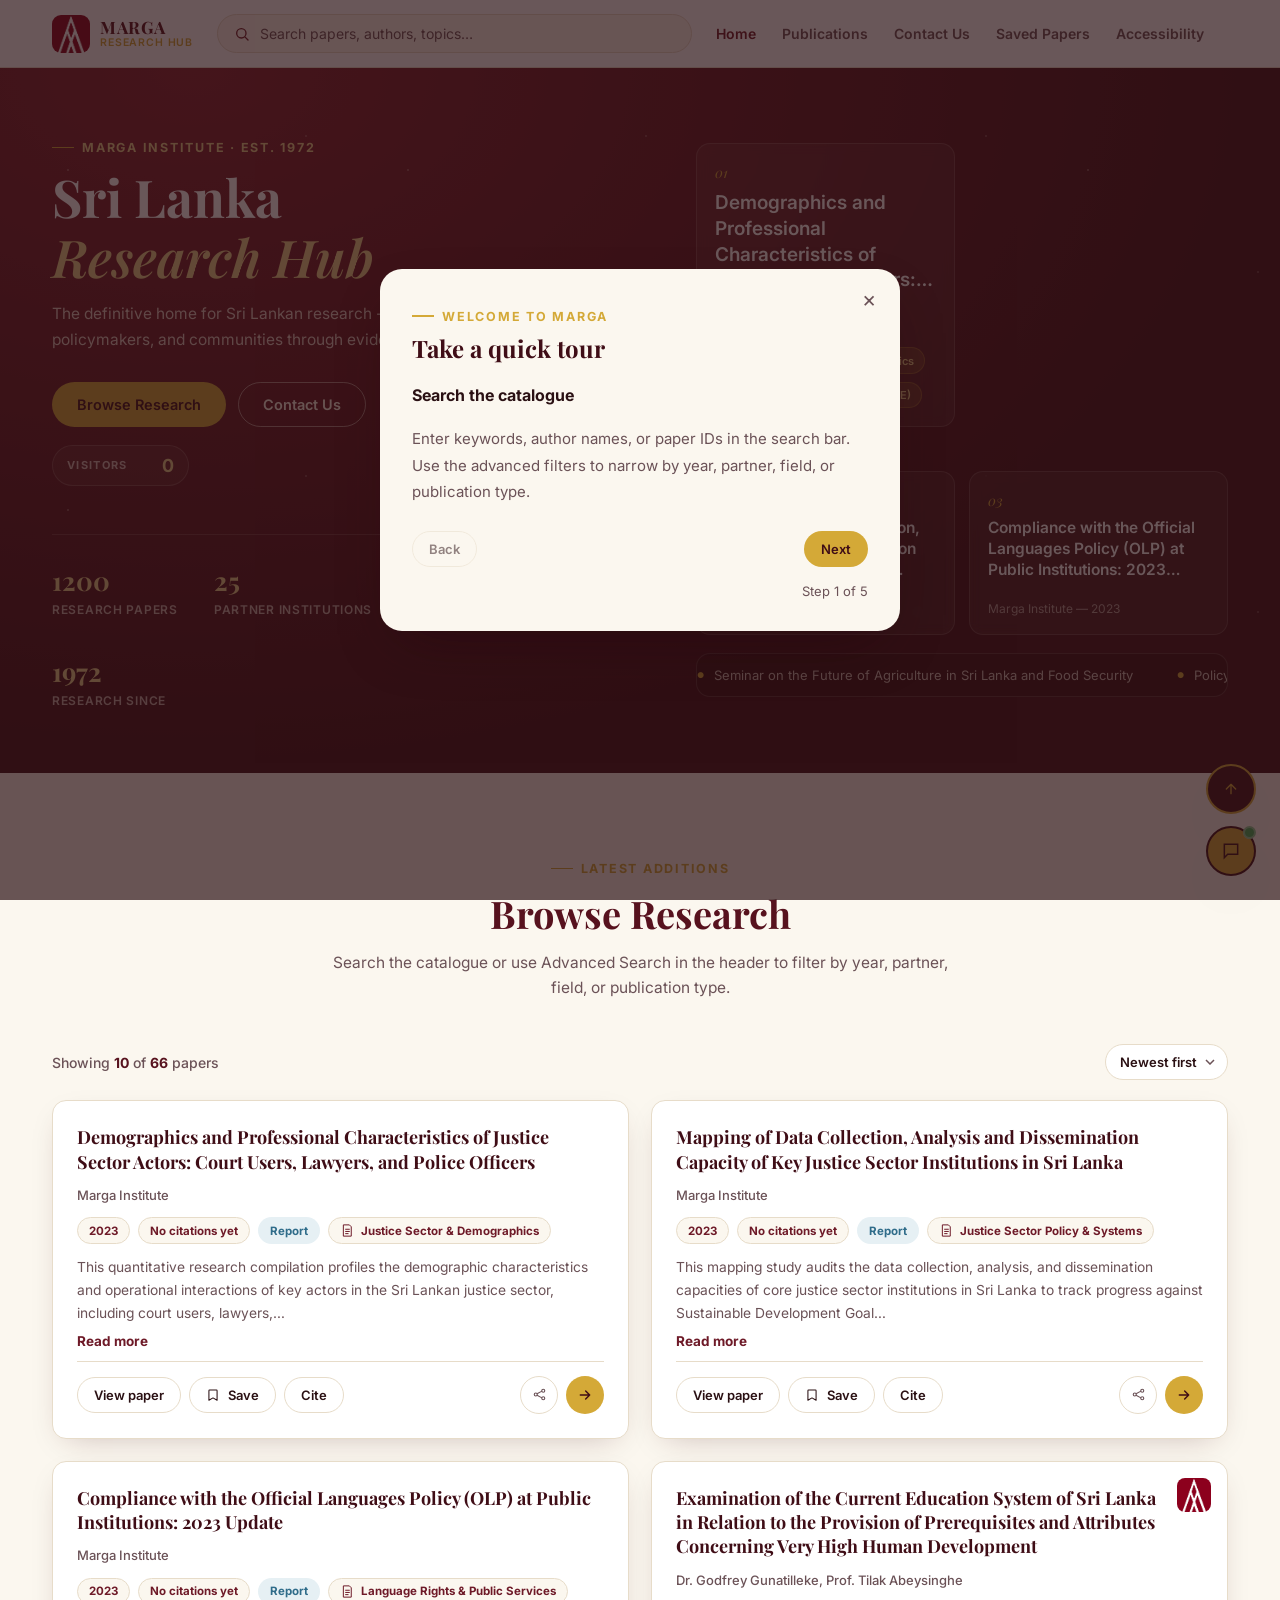
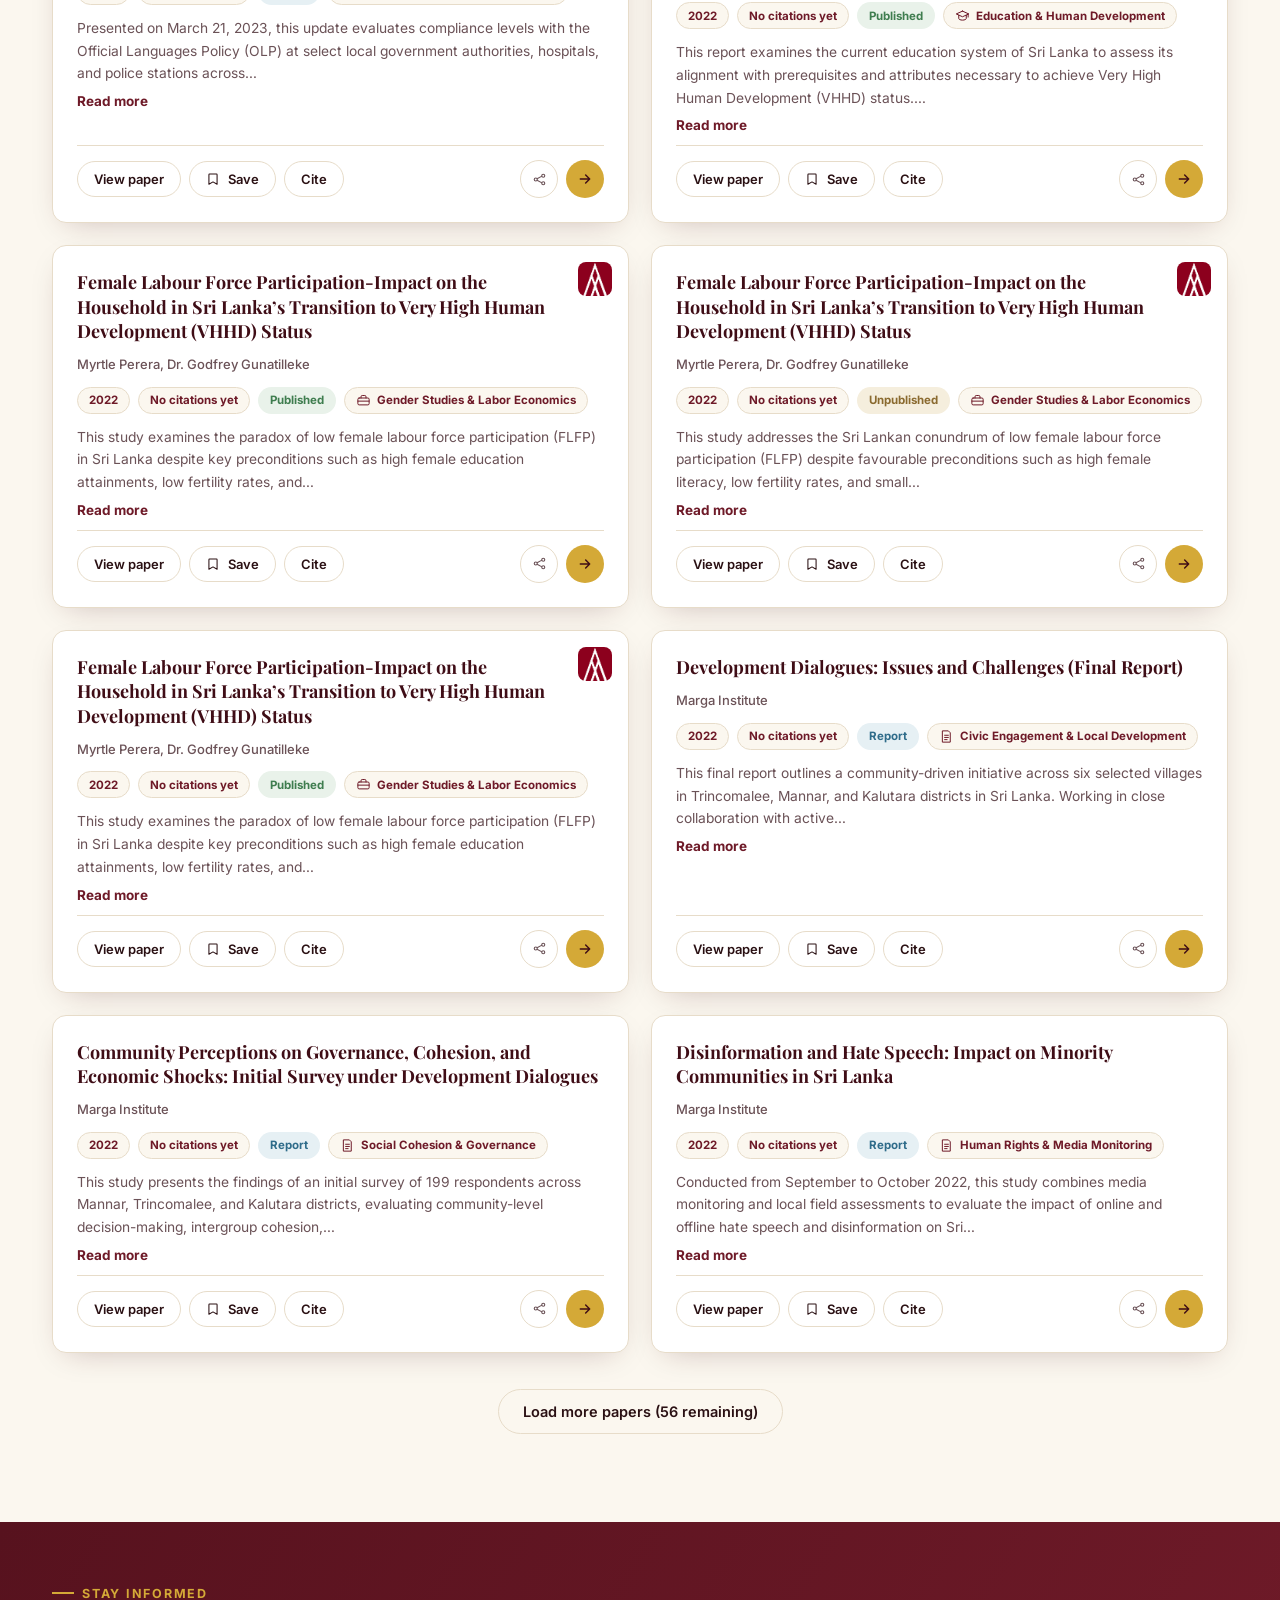
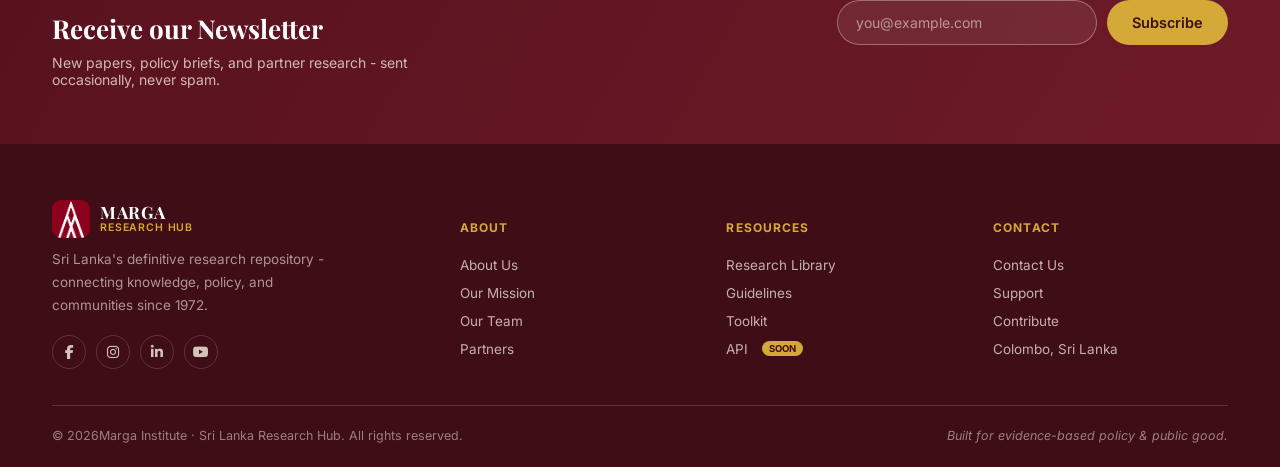
==== commit 1e69a05b: "Update rel attributes for links in index.html" ====
--- a/index.html
+++ b/index.html
@@ -41,7 +41,7 @@
     </nav>
 
     <div class="header-actions">
-      <!-- <a class="btn btn-ghost btn-sm" id="storehouseLink" href="https://margastorehouse.org" target="_blank" rel="noopener">Storehouse</a> -->
+      <!-- <a class="btn btn-ghost btn-sm" id="storehouseLink" href="https://margastorehouse.org" target="_blank" rel="nofollow noopener">Storehouse</a> -->
     </div>
 
     <div class="mobile-header-actions">
@@ -231,24 +231,24 @@
         </a>
         <p>Sri Lanka's definitive research repository - connecting knowledge, policy, and communities since 1972.</p>
         <div class="footer-social">
-          <a href="https://www.facebook.com/margasrilanka/" target="_blank" rel="noopener" aria-label="Facebook"><i class="fa-brands fa-facebook-f" aria-hidden="true"></i></a>
-          <a href="https://www.instagram.com/margasrilanka/" target="_blank" rel="noopener" aria-label="Instagram"><i class="fa-brands fa-instagram" aria-hidden="true"></i></a>
-          <a href="https://www.linkedin.com/company/marga-institute" target="_blank" rel="noopener" aria-label="LinkedIn"><i class="fa-brands fa-linkedin-in" aria-hidden="true"></i></a>
-          <a href="https://www.youtube.com/channel/UCmZRkQxS90gHvayx6sr4jtw" target="_blank" rel="noopener" aria-label="YouTube"><i class="fa-brands fa-youtube" aria-hidden="true"></i></a>
+          <a href="https://www.facebook.com/margasrilanka/" target="_blank" rel="nofollow noopener" aria-label="Facebook"><i class="fa-brands fa-facebook-f" aria-hidden="true"></i></a>
+          <a href="https://www.instagram.com/margasrilanka/" target="_blank" rel="nofollow noopener" aria-label="Instagram"><i class="fa-brands fa-instagram" aria-hidden="true"></i></a>
+          <a href="https://www.linkedin.com/company/marga-institute" target="_blank" rel="nofollow noopener" aria-label="LinkedIn"><i class="fa-brands fa-linkedin-in" aria-hidden="true"></i></a>
+          <a href="https://www.youtube.com/channel/UCmZRkQxS90gHvayx6sr4jtw" target="_blank" rel="nofollow noopener" aria-label="YouTube"><i class="fa-brands fa-youtube" aria-hidden="true"></i></a>
         </div>
       </div>
       <div class="footer-col">
         <h5>About</h5>
-        <a href="https://margasrilanka.org" target="_blank" rel="noopener">About Us</a>
-        <a href="https://margasrilanka.org/about-us/" target="_blank" rel="noopener">Our Mission</a>
-        <a href="https://margasrilanka.org/about-us/" target="_blank" rel="noopener">Our Team</a>
-        <a href="https://margasrilanka.org" target="_blank" rel="noopener">Partners</a>
+        <a href="https://margasrilanka.org" target="_blank" rel="nofollow noopener">About Us</a>
+        <a href="https://margasrilanka.org/about-us/" target="_blank" rel="nofollow noopener">Our Mission</a>
+        <a href="https://margasrilanka.org/about-us/" target="_blank" rel="nofollow noopener">Our Team</a>
+        <a href="https://margasrilanka.org" target="_blank" rel="nofollow noopener">Partners</a>
       </div>
       <div class="footer-col">
         <h5>Resources</h5>
-        <a href="https://margastorehouse.org" target="_blank" rel="noopener">Research Library</a>
-        <a href="https://margasrilanka.org" target="_blank" rel="noopener">Guidelines</a>
-        <a href="https://margastorehouse.org" target="_blank" rel="noopener">Toolkit</a>
+        <a href="https://margastorehouse.org" target="_blank" rel="nofollow noopener">Research Library</a>
+        <a href="https://margasrilanka.org" target="_blank" rel="nofollow noopener">Guidelines</a>
+        <a href="https://margastorehouse.org" target="_blank" rel="nofollow noopener">Toolkit</a>
         <span class="fitem">API <span class="soon-badge">SOON</span></span>
       </div>
       <div class="footer-col">
--- a/styles.css
+++ b/styles.css
@@ -908,6 +908,35 @@
   flex-wrap: wrap;
 }
 
+.hero-visitor-counter {
+  margin-top: 18px;
+  display: inline-flex;
+  align-items: center;
+  gap: 10px;
+  padding: 9px 14px;
+  border-radius: 999px;
+  background: rgba(249, 241, 228, 0.05);
+  border: 1px solid rgba(249, 241, 228, 0.18);
+  color: var(--cream);
+}
+
+.visitor-label {
+  font-size: 11px;
+  letter-spacing: .12em;
+  text-transform: uppercase;
+  color: rgba(249, 241, 228, .72);
+  font-weight: 700;
+}
+
+.hero-visitor-counter strong {
+  display: inline-block;
+  font-size: 18px;
+  font-weight: 700;
+  color: var(--gold-light);
+  min-width: 3ch;
+  text-align: right;
+}
+
 .hero-stats {
   display: flex;
   gap: 36px;
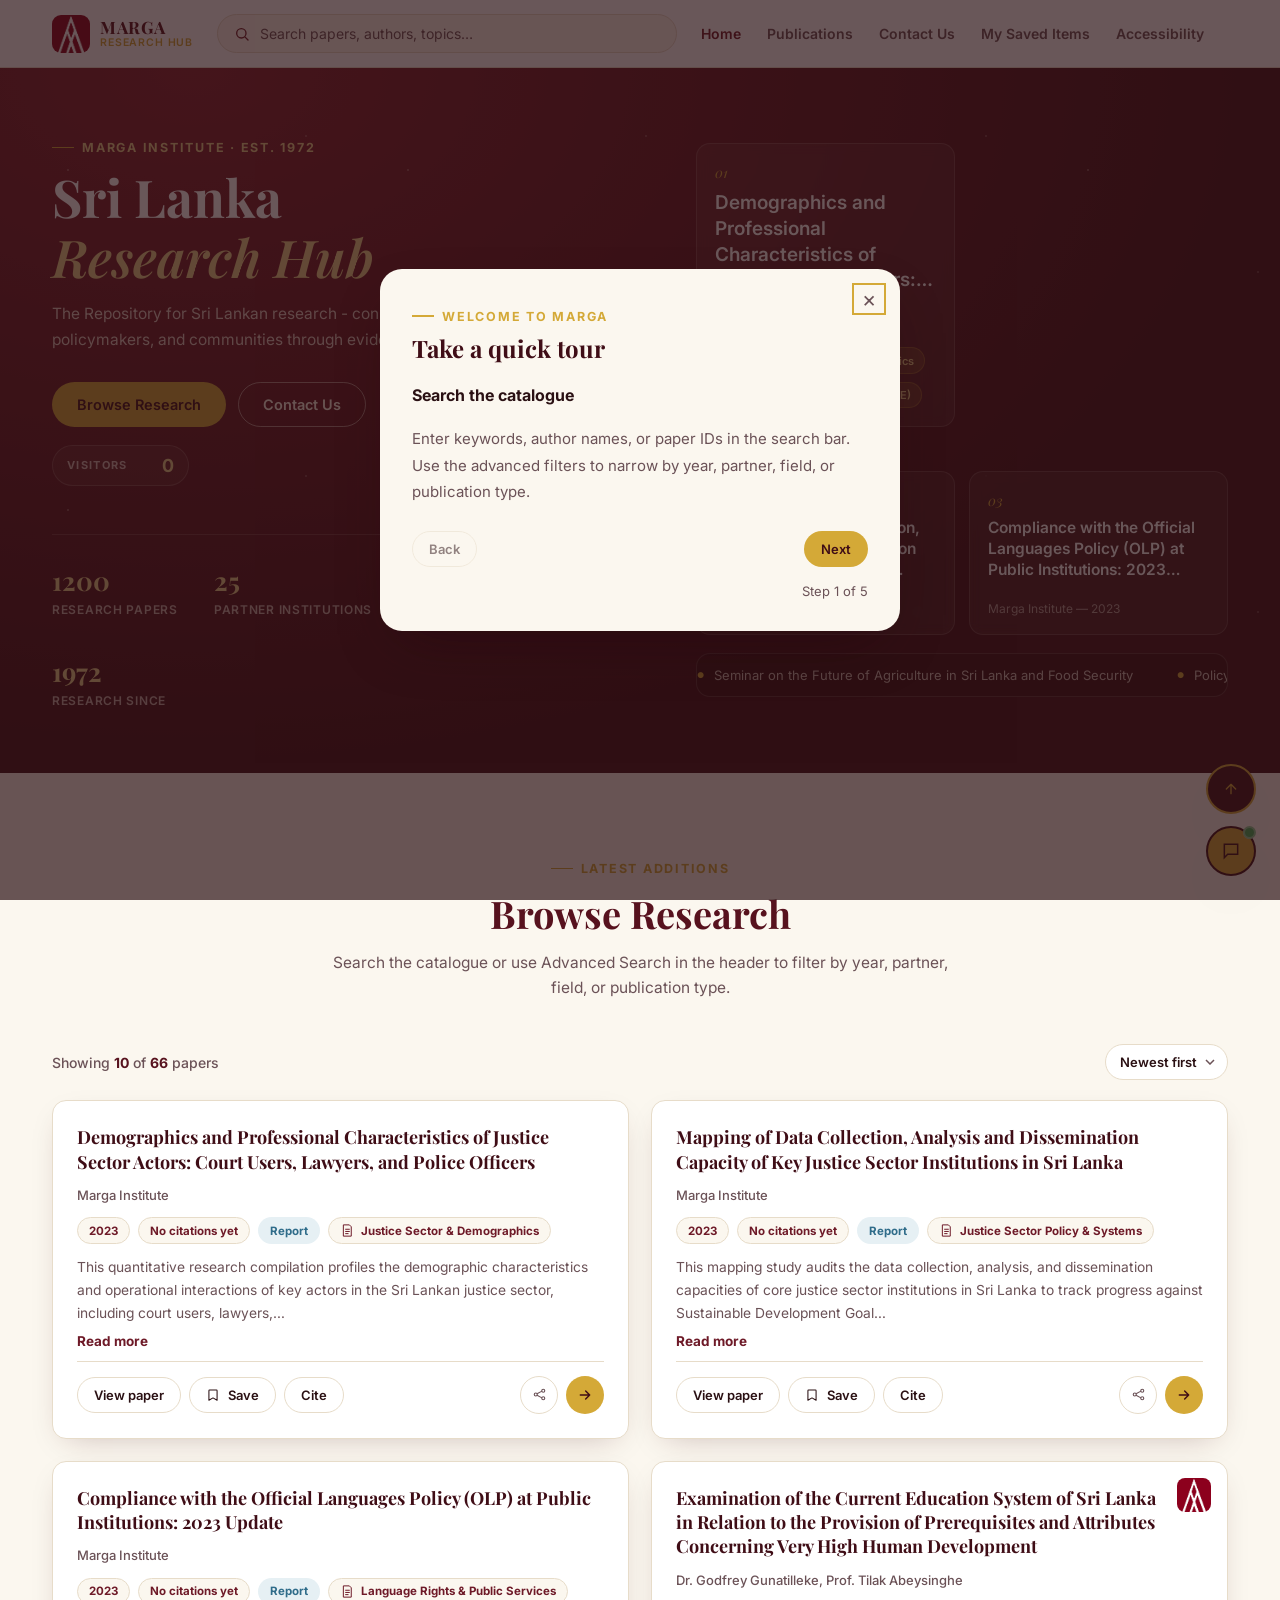
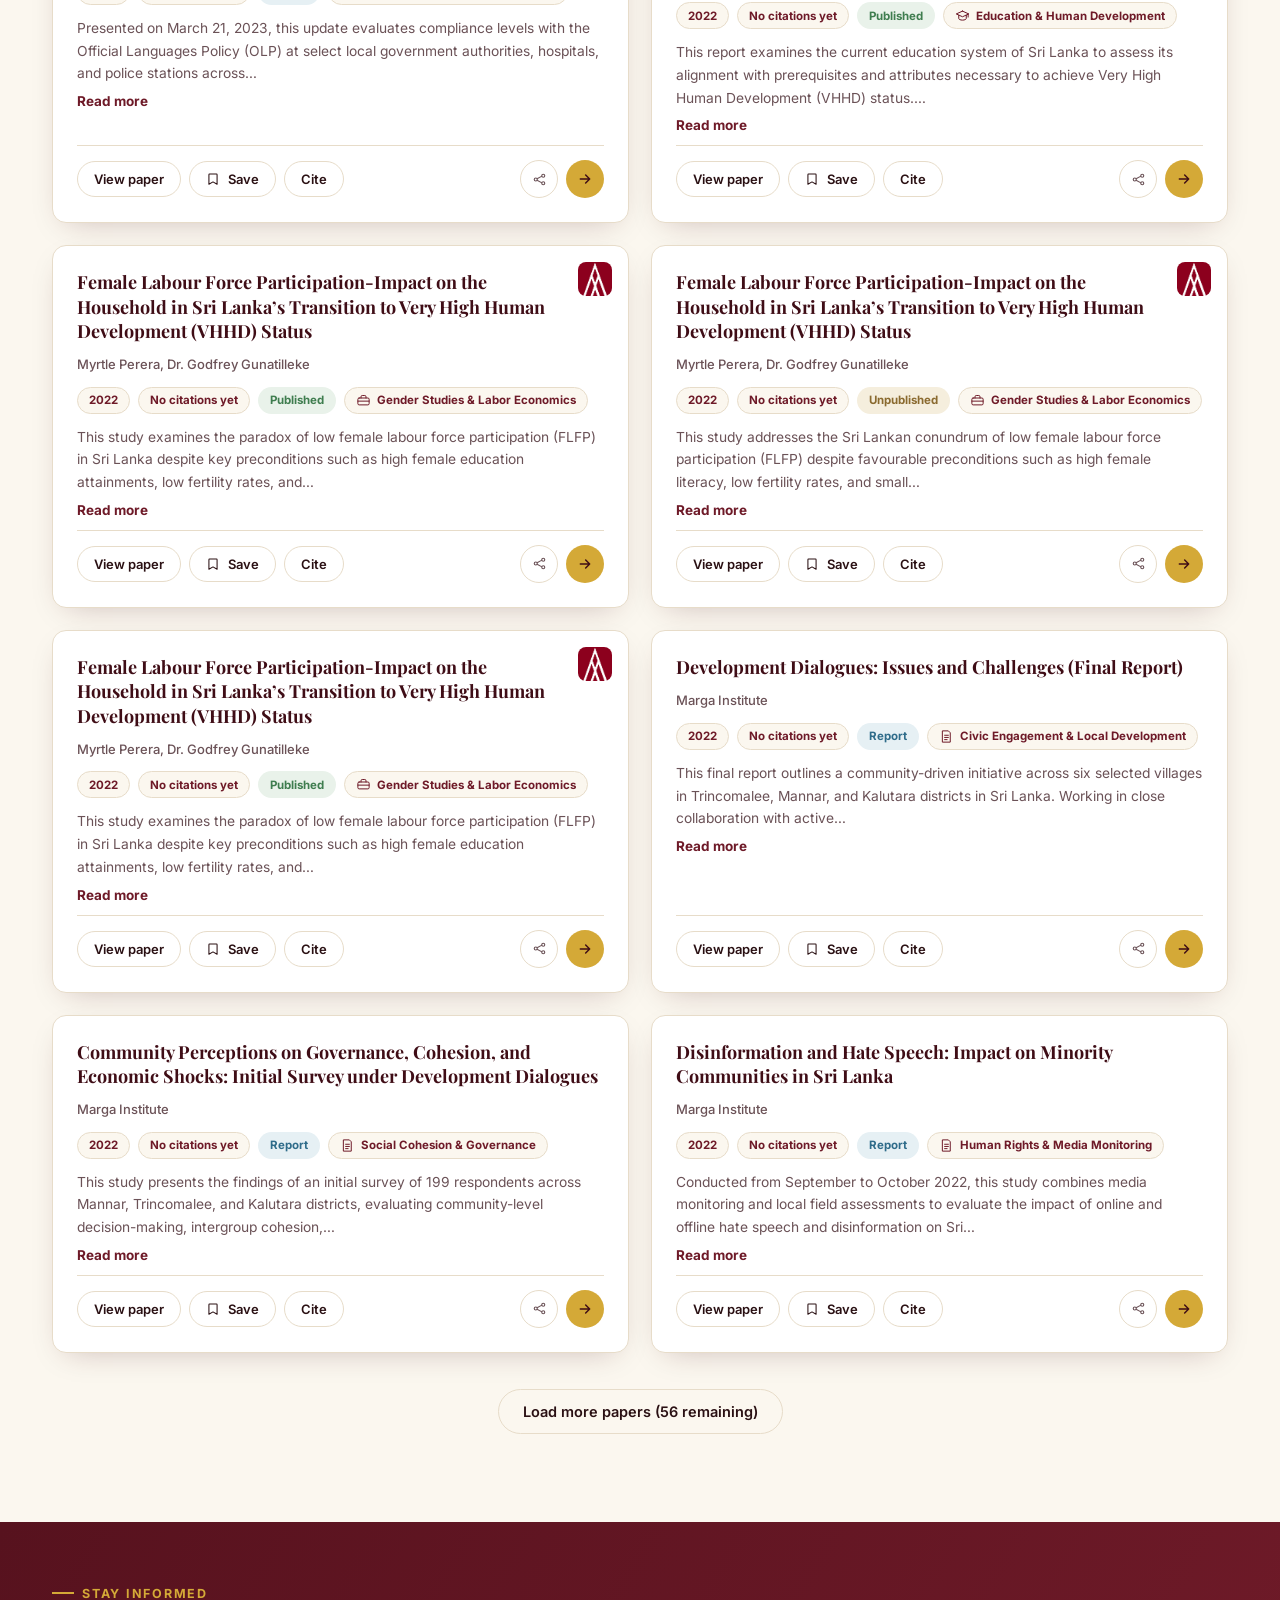
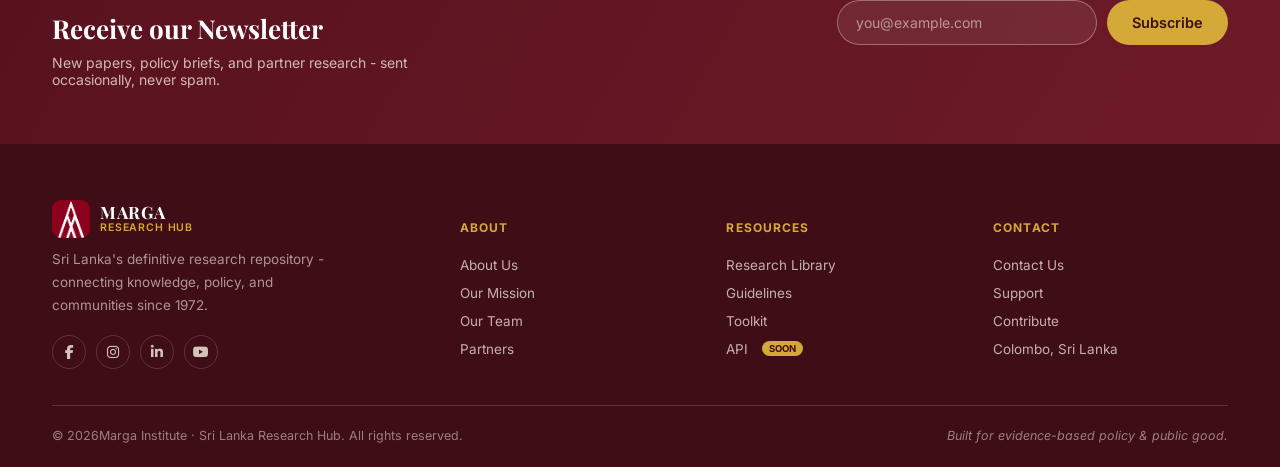
==== commit aa6bbda7: "Updating According to the request from the users" ====
--- a/index.html
+++ b/index.html
@@ -36,7 +36,7 @@
       <a href="#top" data-nav="home" class="active">Home</a>
       <a href="#papers" data-nav="papers">Publications</a>
       <button type="button" data-nav="contact">Contact Us</button>
-      <button type="button" data-nav="saved">Saved Papers<span class="nav-saved-count" hidden>0</span></button>
+      <button type="button" data-nav="saved">My Saved Items<span class="nav-saved-count" hidden>0</span></button>
       <button type="button" data-nav="a11y">Accessibility</button>
     </nav>
 
@@ -119,7 +119,7 @@
     <a href="#top" data-nav="home" class="active">Home</a>
     <a href="#papers" data-nav="papers">Publications</a>
     <button type="button" data-nav="contact">Contact Us</button>
-    <button type="button" data-nav="saved">Saved Papers<span class="nav-saved-count" hidden>0</span></button>
+    <button type="button" data-nav="saved">My Saved Items<span class="nav-saved-count" hidden>0</span></button>
     <button type="button" data-nav="a11y">Accessibility</button>
   </div>
 </header>
@@ -132,7 +132,7 @@
     <div class="hero-left">
       <span class="eyebrow">Marga Institute · Est. 1972</span>
       <h1>Sri Lanka<em>Research Hub</em></h1>
-      <p>The definitive home for Sri Lankan research - connecting scholars, policymakers, and communities through evidence-based knowledge.</p>
+      <p>The Repository for Sri Lankan research - connecting scholars, policymakers, and communities through evidence-based knowledge.</p>
       <div class="hero-cta">
         <a class="btn btn-gold" href="#papers" data-nav="papers">Browse Research</a>
         <button type="button" class="btn btn-outline-light" data-nav="contact">Contact Us</button>
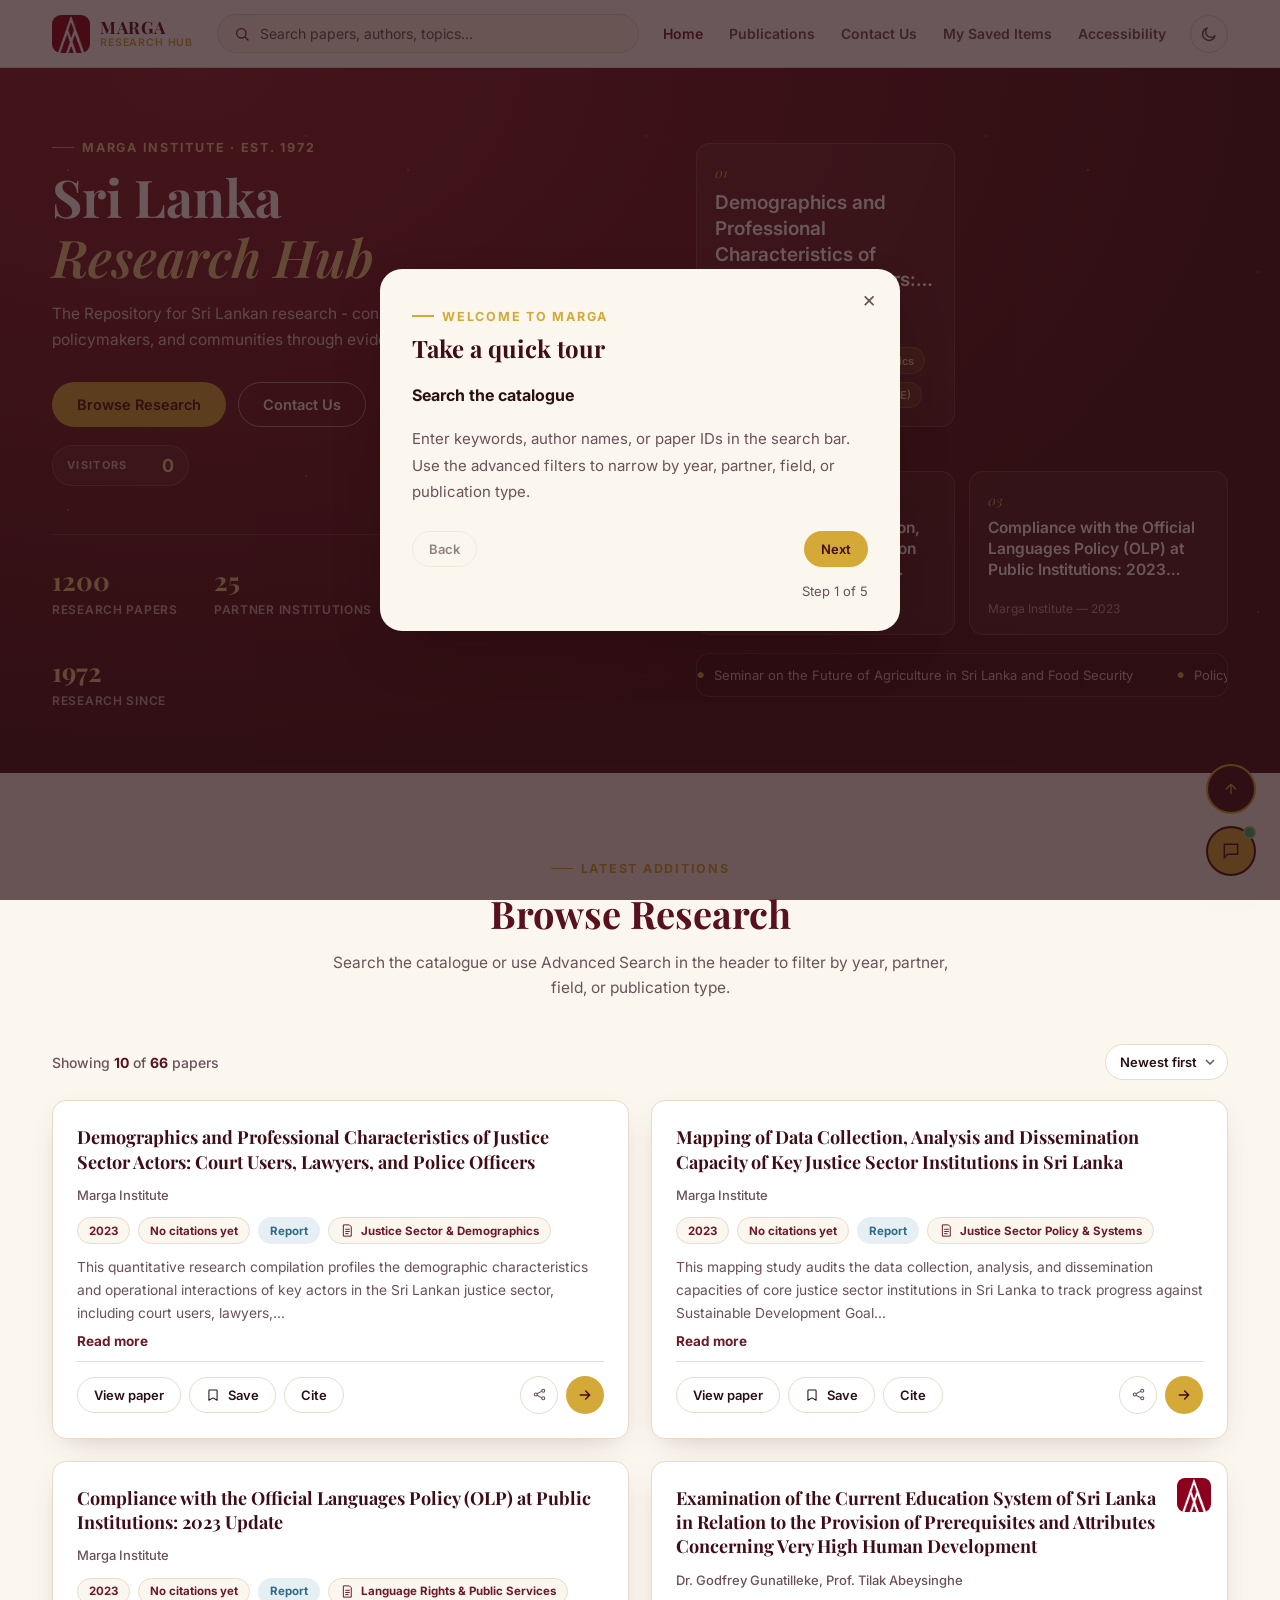
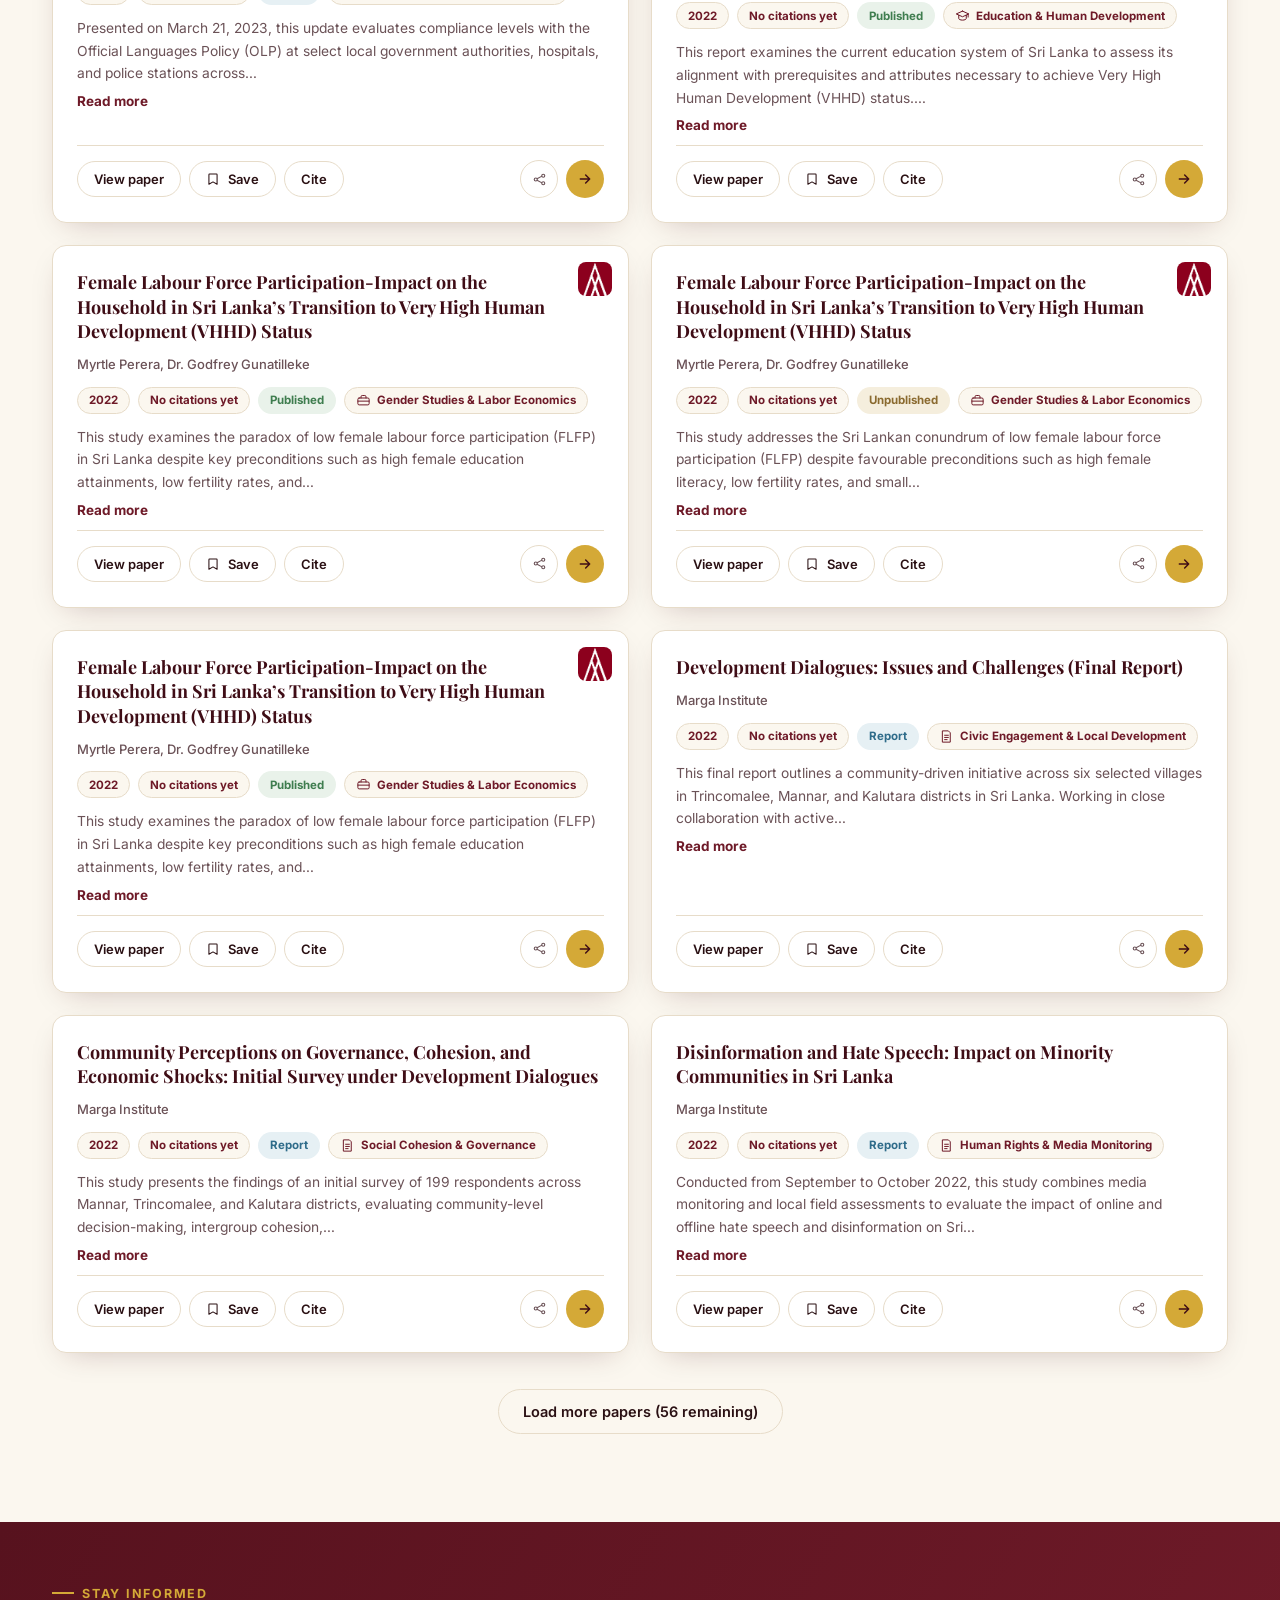
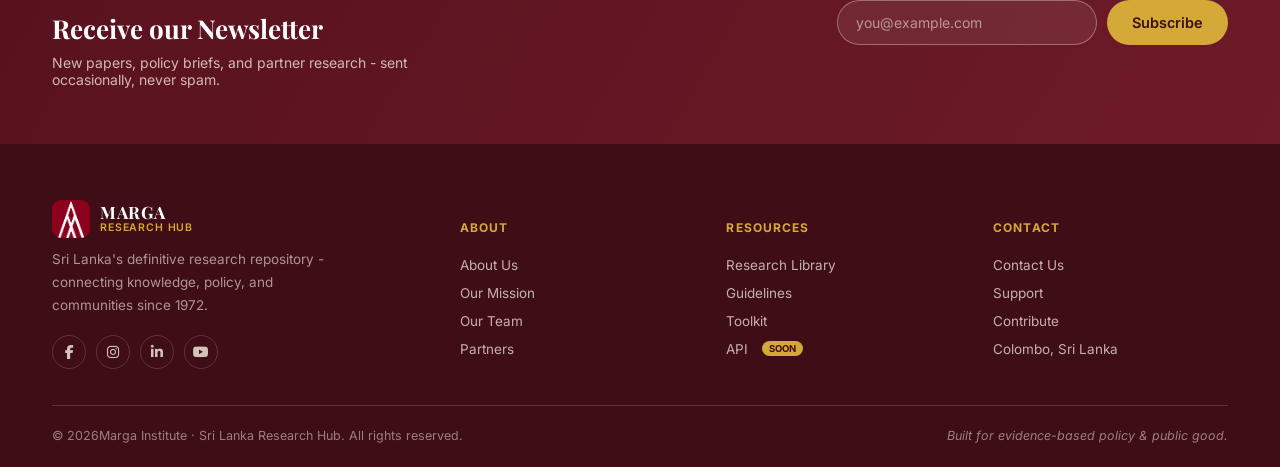
==== commit 8a35d02c: "Updating the ui and the logic fixed a bug in the paper sorting and the ,json file structure added a" ====
--- a/index.html
+++ b/index.html
@@ -1,394 +1,493 @@
 <!DOCTYPE html>
 <html lang="en">
+
 <head>
-<meta charset="UTF-8" />
-<meta name="viewport" content="width=device-width, initial-scale=1.0" />
-<title>MARGA Research Hub - Sri Lanka Research Hub</title>
-<meta name="description" content="Browse, search, and request research papers from Marga Institute and its partner organizations." />
-<link rel="icon" type="image/jpeg" href="site_logo/marga-logo.jpg">
-<link rel="preconnect" href="https://fonts.googleapis.com">
-<link rel="preconnect" href="https://fonts.gstatic.com" crossorigin>
-<link href="https://fonts.googleapis.com/css2?family=Playfair+Display:wght@600;700&family=Inter:wght@400;500;600;700&display=swap" rel="stylesheet">
-<link rel="stylesheet" href="https://cdnjs.cloudflare.com/ajax/libs/font-awesome/6.5.1/css/all.min.css" crossorigin="anonymous">
-<link rel="stylesheet" href="styles.css">
+  <meta charset="UTF-8" />
+  <meta name="viewport" content="width=device-width, initial-scale=1.0" />
+  <script>
+    // Applied before first paint so the page never flashes the wrong theme.
+    (function () {
+      try {
+        var stored = localStorage.getItem("margaThemePref");
+        var wantsDark = stored
+          ? stored === "dark"
+          : window.matchMedia && window.matchMedia("(prefers-color-scheme: dark)").matches;
+        if (wantsDark) document.documentElement.setAttribute("data-theme", "dark");
+      } catch (e) { }
+    })();
+  </script>
+  <title>MARGA Research Hub - Sri Lanka Research Hub</title>
+  <meta name="description"
+    content="Browse, search, and request research papers from Marga Institute and its partner organizations." />
+  <link rel="icon" type="image/jpeg" href="site_logo/marga-logo.jpg">
+  <link rel="preconnect" href="https://fonts.googleapis.com">
+  <link rel="preconnect" href="https://fonts.gstatic.com" crossorigin>
+  <link
+    href="https://fonts.googleapis.com/css2?family=Playfair+Display:wght@600;700&family=Inter:wght@400;500;600;700&display=swap"
+    rel="stylesheet">
+  <link rel="stylesheet" href="https://cdnjs.cloudflare.com/ajax/libs/font-awesome/6.5.1/css/all.min.css"
+    crossorigin="anonymous">
+  <link rel="stylesheet" href="styles.css">
 </head>
+
 <body>
-<div id="top"></div>
-
-<!-- ============================================================
+  <div id="top"></div>
+
+  <!-- ============================================================
      HEADER
      ============================================================ -->
-<header class="site-header">
-  <div class="header-inner">
-    <a class="logo" href="#top" data-nav="home">
-      <span class="logo-mark"></span>
-      <span class="logo-text"><span>MARGA</span><small>Research Hub</small></span>
-    </a>
-
-    <div class="search-wrap">
-      <button class="search-toggle" id="searchToggle" aria-expanded="false" aria-controls="searchPanel">
-        <svg width="16" height="16" viewBox="0 0 24 24" fill="none"><circle cx="11" cy="11" r="7" stroke="currentColor" stroke-width="2"/><path d="M21 21l-4.3-4.3" stroke="currentColor" stroke-width="2" stroke-linecap="round"/></svg>
-        <span>Search papers, authors, topics…</span>
-      </button>
-    </div>
-
-    <nav class="main-nav" id="mainNav">
+  <header class="site-header">
+    <div class="header-inner">
+      <a class="logo" href="#top" data-nav="home">
+        <span class="logo-mark"></span>
+        <span class="logo-text"><span>MARGA</span><small>Research Hub</small></span>
+      </a>
+
+      <div class="search-wrap">
+        <button class="search-toggle" id="searchToggle" aria-expanded="false" aria-controls="searchPanel">
+          <svg width="16" height="16" viewBox="0 0 24 24" fill="none">
+            <circle cx="11" cy="11" r="7" stroke="currentColor" stroke-width="2" />
+            <path d="M21 21l-4.3-4.3" stroke="currentColor" stroke-width="2" stroke-linecap="round" />
+          </svg>
+          <span>Search papers, authors, topics…</span>
+        </button>
+      </div>
+
+      <nav class="main-nav" id="mainNav">
+        <a href="#top" data-nav="home" class="active">Home</a>
+        <a href="#papers" data-nav="papers">Publications</a>
+        <button type="button" data-nav="contact">Contact Us</button>
+        <button type="button" data-nav="saved">My Saved Items<span class="nav-saved-count" hidden>0</span></button>
+        <button type="button" data-nav="a11y">Accessibility</button>
+      </nav>
+
+      <div class="header-actions">
+        <!-- <a class="btn btn-ghost btn-sm" id="storehouseLink" href="https://margastorehouse.org" target="_blank" rel="nofollow noopener">Storehouse</a> -->
+        <button type="button" class="icon-btn theme-toggle" id="themeToggle" aria-label="Switch to dark mode"
+          aria-pressed="false" title="Switch to dark mode">
+          <span class="theme-icon theme-icon-sun" aria-hidden="true">
+            <svg width="18" height="18" viewBox="0 0 24 24" fill="none">
+              <circle cx="12" cy="12" r="4.5" stroke="currentColor" stroke-width="2" />
+              <path
+                d="M12 2.5v2.6M12 18.9v2.6M4.6 4.6l1.8 1.8M17.6 17.6l1.8 1.8M2.5 12h2.6M18.9 12h2.6M4.6 19.4l1.8-1.8M17.6 6.4l1.8-1.8"
+                stroke="currentColor" stroke-width="2" stroke-linecap="round" />
+            </svg>
+          </span>
+          <span class="theme-icon theme-icon-moon" aria-hidden="true">
+            <svg width="18" height="18" viewBox="0 0 24 24" fill="none">
+              <path d="M20 14.3A8.4 8.4 0 1 1 9.7 4a7 7 0 0 0 10.3 10.3z" stroke="currentColor" stroke-width="2"
+                stroke-linejoin="round" />
+            </svg>
+          </span>
+        </button>
+      </div>
+
+      <div class="mobile-header-actions">
+        <button class="mobile-search-btn" id="mobileSearchBtn" aria-label="Search" aria-expanded="false"
+          aria-controls="searchPanel">
+          <svg width="18" height="18" viewBox="0 0 24 24" fill="none">
+            <circle cx="11" cy="11" r="7" stroke="currentColor" stroke-width="2" />
+            <path d="M21 21l-4.3-4.3" stroke="currentColor" stroke-width="2" stroke-linecap="round" />
+          </svg>
+        </button>
+        <button type="button" class="mobile-theme-btn theme-toggle" id="themeToggleMobile"
+          aria-label="Switch to dark mode" aria-pressed="false" title="Switch to dark mode">
+          <span class="theme-icon theme-icon-sun" aria-hidden="true">
+            <svg width="18" height="18" viewBox="0 0 24 24" fill="none">
+              <circle cx="12" cy="12" r="4.5" stroke="currentColor" stroke-width="2" />
+              <path
+                d="M12 2.5v2.6M12 18.9v2.6M4.6 4.6l1.8 1.8M17.6 17.6l1.8 1.8M2.5 12h2.6M18.9 12h2.6M4.6 19.4l1.8-1.8M17.6 6.4l1.8-1.8"
+                stroke="currentColor" stroke-width="2" stroke-linecap="round" />
+            </svg>
+          </span>
+          <span class="theme-icon theme-icon-moon" aria-hidden="true">
+            <svg width="18" height="18" viewBox="0 0 24 24" fill="none">
+              <path d="M20 14.3A8.4 8.4 0 1 1 9.7 4a7 7 0 0 0 10.3 10.3z" stroke="currentColor" stroke-width="2"
+                stroke-linejoin="round" />
+            </svg>
+          </span>
+        </button>
+        <button class="mobile-menu-btn" id="mobileMenuBtn" aria-label="Open menu" aria-expanded="false"
+          aria-controls="mobileMenuPanel">
+          <svg width="22" height="22" viewBox="0 0 24 24" fill="none">
+            <path d="M4 7h16M4 12h16M4 17h16" stroke="currentColor" stroke-width="2" stroke-linecap="round" />
+          </svg>
+        </button>
+      </div>
+    </div>
+
+    <!-- search panel floats off the full header, opened by either the desktop
+       pill (search-toggle) or the mobile icon (mobileSearchBtn) -->
+    <div class="search-panel" id="searchPanel">
+      <div class="search-panel-inner">
+        <div class="search-row">
+          <input type="text" class="search-input" id="searchInput" placeholder="Search papers, authors, topics…" />
+          <select class="scope-select" id="scopeSelect">
+            <option value="keywords">Keywords</option>
+            <option value="author">Author</option>
+            <option value="id">Paper ID</option>
+          </select>
+          <button type="button" class="btn-search" id="btnSearch">Search</button>
+        </div>
+
+        <button class="advanced-toggle" id="advancedToggle" aria-expanded="false" aria-controls="advancedPanel">
+          Advanced Search
+          <svg width="10" height="7" viewBox="0 0 10 7" fill="none">
+            <path d="M1 1l4 4 4-4" stroke="currentColor" stroke-width="1.6" />
+          </svg>
+        </button>
+
+        <div class="advanced-panel" id="advancedPanel">
+          <div class="advanced-panel-inner">
+            <div class="advanced-grid">
+              <div class="field range-field">
+                <label>Publication year range</label>
+                <div class="range-slider" id="yearRange">
+                  <div class="range-track">
+                    <div class="range-fill" id="rangeFill"></div>
+                  </div>
+                  <input type="range" id="rangeMin" min="1980" max="2026" value="1980" />
+                  <input type="range" id="rangeMax" min="1980" max="2026" value="2026" />
+                </div>
+                <div class="range-values"><span id="rangeMinVal">1980</span><span id="rangeMaxVal">2026</span></div>
+                <p class="field-hint">Papers with an unspecified year are always included.</p>
+              </div>
+
+              <div class="field">
+                <label>Partner organization</label>
+                <select class="field-select" id="institutionSelect">
+                  <option value="">Any partner organization</option>
+                </select>
+              </div>
+
+              <div class="field">
+                <label>Field of study</label>
+                <select class="field-select" id="fieldSelect">
+                  <option value="">Any field of study</option>
+                </select>
+              </div>
+
+              <div class="field" style="grid-column:1/-1">
+                <label>Publication type</label>
+                <select class="field-select" id="litTypeSelect">
+                  <option value="">Any publication type</option>
+                </select>
+              </div>
+            </div>
+            <button type="button" class="btn btn-gold btn-apply-advanced" id="btnApplyAdvanced">Apply Filters</button>
+            <button type="button" class="btn-reset-advanced" id="btnResetAdvanced">Reset all filters</button>
+          </div>
+        </div>
+      </div>
+    </div>
+
+    <div class="mobile-menu-panel" id="mobileMenuPanel">
       <a href="#top" data-nav="home" class="active">Home</a>
       <a href="#papers" data-nav="papers">Publications</a>
       <button type="button" data-nav="contact">Contact Us</button>
       <button type="button" data-nav="saved">My Saved Items<span class="nav-saved-count" hidden>0</span></button>
       <button type="button" data-nav="a11y">Accessibility</button>
-    </nav>
-
-    <div class="header-actions">
-      <!-- <a class="btn btn-ghost btn-sm" id="storehouseLink" href="https://margastorehouse.org" target="_blank" rel="nofollow noopener">Storehouse</a> -->
-    </div>
-
-    <div class="mobile-header-actions">
-      <button class="mobile-search-btn" id="mobileSearchBtn" aria-label="Search" aria-expanded="false" aria-controls="searchPanel">
-        <svg width="18" height="18" viewBox="0 0 24 24" fill="none"><circle cx="11" cy="11" r="7" stroke="currentColor" stroke-width="2"/><path d="M21 21l-4.3-4.3" stroke="currentColor" stroke-width="2" stroke-linecap="round"/></svg>
+    </div>
+  </header>
+
+  <!-- ============================================================
+     HERO
+     ============================================================ -->
+  <section class="hero">
+    <div class="hero-inner">
+      <div class="hero-left">
+        <span class="eyebrow">Marga Institute · Est. 1972</span>
+        <h1>Sri Lanka<em>Research Hub</em></h1>
+        <p>The Repository for Sri Lankan research - connecting scholars, policymakers, and communities through
+          evidence-based knowledge.</p>
+        <div class="hero-cta">
+          <a class="btn btn-gold" href="#papers" data-nav="papers">Browse Research</a>
+          <button type="button" class="btn btn-outline-light" data-nav="contact">Contact Us</button>
+        </div>
+
+        <div class="hero-visitor-counter" aria-label="Visitor counter">
+          <span class="visitor-label">Visitors</span>
+          <strong id="visitorCount">0</strong>
+        </div>
+
+        <div class="hero-stats">
+          <div class="stat"><b id="statPapers">-</b><span>Research Papers</span></div>
+          <div class="stat"><b id="statInstitutions">-</b><span>Partner Institutions</span></div>
+          <div class="stat"><b id="statAreas">-</b><span>Research Areas</span></div>
+          <div class="stat"><b id="statSince">-</b><span>Research Since</span></div>
+        </div>
+      </div>
+
+      <!-- desktop: paper spotlight, populated by script.js from paper.json -->
+      <div class="hero-spotlight-desktop" id="spotlightDesktop"></div>
+    </div>
+
+    <!-- mobile: rolling spotlight, one paper at a time -->
+    <div class="wrap hero-spotlight-mobile">
+      <div class="rolling-card">
+        <span class="rolling-label">Newest Papers</span>
+        <div class="rolling-slides" id="rollingSlides"></div>
+        <div class="rolling-dots" id="rollingDots"></div>
+      </div>
+    </div>
+  </section>
+
+  <!-- ============================================================
+     PAPER CARDS - browse / search / filter
+     ============================================================ -->
+  <section class="section" id="papers">
+    <div class="wrap">
+      <div class="section-head">
+        <span class="eyebrow" style="justify-content:center;">Latest Additions</span>
+        <h2>Browse Research</h2>
+        <p>Search the catalogue or use Advanced Search in the header to filter by year, partner, field, or publication
+          type.</p>
+      </div>
+
+      <div class="results-toolbar">
+        <span class="results-count" id="resultsCount">Loading papers…</span>
+        <div class="toolbar-right">
+          <select class="sort-select" id="sortSelect">
+            <option value="newest">Newest first</option>
+            <option value="oldest">Oldest first</option>
+            <option value="cited">Most cited</option>
+            <option value="title">Title A–Z</option>
+          </select>
+        </div>
+      </div>
+
+      <div class="active-filters" id="activeFilters" hidden></div>
+
+      <div class="paper-grid" id="paperGrid"></div>
+
+      <div class="load-more-wrap" id="loadMoreWrap" hidden>
+        <button type="button" class="btn btn-ghost" id="loadMoreBtn">Load more papers</button>
+      </div>
+    </div>
+  </section>
+
+  <!-- ============================================================
+     NEWSLETTER
+     ============================================================ -->
+  <section class="newsletter-band">
+    <div class="newsletter-inner">
+      <div class="newsletter-copy">
+        <span class="eyebrow">Stay Informed</span>
+        <h2>Receive our Newsletter</h2>
+        <p>New papers, policy briefs, and partner research - sent occasionally, never spam.</p>
+      </div>
+      <form class="newsletter-form" id="newsletterForm" novalidate>
+        <div class="newsletter-input-wrap">
+          <input type="email" id="newsletterEmail" placeholder="you@example.com" />
+          <span class="newsletter-error" id="newsletterError"></span>
+        </div>
+        <button type="submit" class="btn btn-gold">Subscribe</button>
+      </form>
+    </div>
+  </section>
+
+  <!-- ============================================================
+     FOOTER
+     ============================================================ -->
+  <footer class="site-footer">
+    <div class="wrap">
+      <div class="footer-grid">
+        <div class="footer-brand">
+          <a class="logo" href="#top" data-nav="home">
+            <span class="logo-mark"></span>
+            <span class="logo-text"><span style="color:var(--white);">MARGA</span><small>Research Hub</small></span>
+          </a>
+          <p>Sri Lanka's definitive research repository - connecting knowledge, policy, and communities since 1972.</p>
+          <div class="footer-social">
+            <a href="https://www.facebook.com/margasrilanka/" target="_blank" rel="nofollow noopener"
+              aria-label="Facebook"><i class="fa-brands fa-facebook-f" aria-hidden="true"></i></a>
+            <a href="https://www.instagram.com/margasrilanka/" target="_blank" rel="nofollow noopener"
+              aria-label="Instagram"><i class="fa-brands fa-instagram" aria-hidden="true"></i></a>
+            <a href="https://www.linkedin.com/company/marga-institute" target="_blank" rel="nofollow noopener"
+              aria-label="LinkedIn"><i class="fa-brands fa-linkedin-in" aria-hidden="true"></i></a>
+            <a href="https://www.youtube.com/channel/UCmZRkQxS90gHvayx6sr4jtw" target="_blank" rel="nofollow noopener"
+              aria-label="YouTube"><i class="fa-brands fa-youtube" aria-hidden="true"></i></a>
+          </div>
+        </div>
+        <div class="footer-col">
+          <h5>About</h5>
+          <a href="https://margasrilanka.org" target="_blank" rel="nofollow noopener">About Us</a>
+          <a href="https://margasrilanka.org/about-us/" target="_blank" rel="nofollow noopener">Our Mission</a>
+          <a href="https://margasrilanka.org/about-us/" target="_blank" rel="nofollow noopener">Our Team</a>
+          <a href="https://margasrilanka.org" target="_blank" rel="nofollow noopener">Partners</a>
+        </div>
+        <div class="footer-col">
+          <h5>Resources</h5>
+          <a href="https://margastorehouse.org" target="_blank" rel="nofollow noopener">Research Library</a>
+          <a href="https://margasrilanka.org" target="_blank" rel="nofollow noopener">Guidelines</a>
+          <a href="https://margastorehouse.org" target="_blank" rel="nofollow noopener">Toolkit</a>
+          <span class="fitem">API <span class="soon-badge">SOON</span></span>
+        </div>
+        <div class="footer-col">
+          <h5>Contact</h5>
+          <button type="button" data-nav="contact">Contact Us</button>
+          <button type="button" class="footer-mailto" data-mailto-subject="Support Request">Support</button>
+          <button type="button" class="footer-mailto"
+            data-mailto-subject="Paper Contribution Inquiry">Contribute</button>
+          <span class="fitem">Colombo, Sri Lanka</span>
+        </div>
+      </div>
+      <div class="footer-bottom">
+        <span>© <span id="footerYear">2026</span>Marga Institute · Sri Lanka Research Hub. All rights reserved.</span>
+        <em>Built for evidence-based policy &amp; public good.</em>
+      </div>
+    </div>
+  </footer>
+
+  <div class="footer-fab">
+    <button class="fab-btn fab-top" id="backToTopBtn" aria-label="Back to top">
+      <svg width="16" height="16" viewBox="0 0 24 24" fill="none">
+        <path d="M12 19V5M5 12l7-7 7 7" stroke="currentColor" stroke-width="2" stroke-linecap="round"
+          stroke-linejoin="round" />
+      </svg>
+    </button>
+    <button class="fab-btn fab-chat" id="chatFabBtn" aria-label="Open chat" aria-expanded="false"
+      aria-controls="chatPanel">
+      <svg width="20" height="20" viewBox="0 0 24 24" fill="none">
+        <path d="M4 4h16v12H8l-4 4V4z" stroke="currentColor" stroke-width="1.8" />
+      </svg>
+      <span class="fab-ping"></span>
+    </button>
+  </div>
+
+  <div class="chat-panel" id="chatPanel" role="dialog" aria-label="Marga Assistant chat">
+    <div class="chat-header">
+      <div class="chat-header-info">
+        <span class="chat-avatar"></span>
+        <div>
+          <strong>Marga Assistant</strong>
+          <span class="chat-status">Online</span>
+        </div>
+      </div>
+      <button class="chat-close" id="chatCloseBtn" aria-label="Close chat">&times;</button>
+    </div>
+
+    <div class="chat-body" id="chatBody">
+      <div class="chat-msg chat-msg-bot">
+        <p>Hi! I'm the Marga Research Hub assistant. Ask me about a topic or author and I'll search the catalogue, or
+          use the options below.</p>
+      </div>
+    </div>
+
+    <div class="chat-quick-replies" id="chatQuickReplies">
+      <button type="button" class="chip" data-reply="browse">Browse papers</button>
+      <button type="button" class="chip" data-reply="request">Request a paper</button>
+      <button type="button" class="chip" data-reply="contact">Contact us</button>
+    </div>
+
+    <form class="chat-input-row" id="chatForm">
+      <input type="text" id="chatInput" placeholder="Try “climate” or an author name…" autocomplete="off" />
+      <button type="submit" class="chat-send" aria-label="Send message">
+        <svg width="15" height="15" viewBox="0 0 24 24" fill="none">
+          <path d="M4 12h16M13 6l6 6-6 6" stroke="currentColor" stroke-width="2.2" stroke-linecap="round"
+            stroke-linejoin="round" />
+        </svg>
       </button>
-      <button class="mobile-menu-btn" id="mobileMenuBtn" aria-label="Open menu" aria-expanded="false" aria-controls="mobileMenuPanel">
-        <svg width="22" height="22" viewBox="0 0 24 24" fill="none"><path d="M4 7h16M4 12h16M4 17h16" stroke="currentColor" stroke-width="2" stroke-linecap="round"/></svg>
-      </button>
-    </div>
-  </div>
-
-  <!-- search panel floats off the full header, opened by either the desktop
-       pill (search-toggle) or the mobile icon (mobileSearchBtn) -->
-  <div class="search-panel" id="searchPanel">
-    <div class="search-panel-inner">
-      <div class="search-row">
-        <input type="text" class="search-input" id="searchInput" placeholder="Search papers, authors, topics…" />
-        <select class="scope-select" id="scopeSelect">
-          <option value="keywords">Keywords</option>
-          <option value="author">Author</option>
-          <option value="id">Paper ID</option>
-        </select>
-        <button type="button" class="btn-search" id="btnSearch">Search</button>
-      </div>
-
-      <button class="advanced-toggle" id="advancedToggle" aria-expanded="false" aria-controls="advancedPanel">
-        Advanced Search
-        <svg width="10" height="7" viewBox="0 0 10 7" fill="none"><path d="M1 1l4 4 4-4" stroke="currentColor" stroke-width="1.6"/></svg>
-      </button>
-
-      <div class="advanced-panel" id="advancedPanel">
-        <div class="advanced-panel-inner">
-          <div class="advanced-grid">
-            <div class="field range-field">
-              <label>Publication year range</label>
-              <div class="range-slider" id="yearRange">
-                <div class="range-track"><div class="range-fill" id="rangeFill"></div></div>
-                <input type="range" id="rangeMin" min="1980" max="2026" value="1980" />
-                <input type="range" id="rangeMax" min="1980" max="2026" value="2026" />
-              </div>
-              <div class="range-values"><span id="rangeMinVal">1980</span><span id="rangeMaxVal">2026</span></div>
-              <p class="field-hint">Papers with an unspecified year are always included.</p>
-            </div>
-
-            <div class="field">
-              <label>Partner organization</label>
-              <select class="field-select" id="institutionSelect">
-                <option value="">Any partner organization</option>
-              </select>
-            </div>
-
-            <div class="field">
-              <label>Field of study</label>
-              <select class="field-select" id="fieldSelect">
-                <option value="">Any field of study</option>
-              </select>
-            </div>
-
-            <div class="field" style="grid-column:1/-1">
-              <label>Publication type</label>
-              <select class="field-select" id="litTypeSelect">
-                <option value="">Any publication type</option>
-              </select>
-            </div>
-          </div>
-          <button type="button" class="btn btn-gold btn-apply-advanced" id="btnApplyAdvanced">Apply Filters</button>
-          <button type="button" class="btn-reset-advanced" id="btnResetAdvanced">Reset all filters</button>
-        </div>
-      </div>
-    </div>
-  </div>
-
-  <div class="mobile-menu-panel" id="mobileMenuPanel">
-    <a href="#top" data-nav="home" class="active">Home</a>
-    <a href="#papers" data-nav="papers">Publications</a>
-    <button type="button" data-nav="contact">Contact Us</button>
-    <button type="button" data-nav="saved">My Saved Items<span class="nav-saved-count" hidden>0</span></button>
-    <button type="button" data-nav="a11y">Accessibility</button>
-  </div>
-</header>
-
-<!-- ============================================================
-     HERO
-     ============================================================ -->
-<section class="hero">
-  <div class="hero-inner">
-    <div class="hero-left">
-      <span class="eyebrow">Marga Institute · Est. 1972</span>
-      <h1>Sri Lanka<em>Research Hub</em></h1>
-      <p>The Repository for Sri Lankan research - connecting scholars, policymakers, and communities through evidence-based knowledge.</p>
-      <div class="hero-cta">
-        <a class="btn btn-gold" href="#papers" data-nav="papers">Browse Research</a>
-        <button type="button" class="btn btn-outline-light" data-nav="contact">Contact Us</button>
-      </div>
-
-      <div class="hero-visitor-counter" aria-label="Visitor counter">
-        <span class="visitor-label">Visitors</span>
-        <strong id="visitorCount">0</strong>
-      </div>
-
-      <div class="hero-stats">
-        <div class="stat"><b id="statPapers">-</b><span>Research Papers</span></div>
-        <div class="stat"><b id="statInstitutions">-</b><span>Partner Institutions</span></div>
-        <div class="stat"><b id="statAreas">-</b><span>Research Areas</span></div>
-        <div class="stat"><b id="statSince">-</b><span>Research Since</span></div>
-      </div>
-    </div>
-
-    <!-- desktop: paper spotlight, populated by script.js from paper.json -->
-    <div class="hero-spotlight-desktop" id="spotlightDesktop"></div>
-  </div>
-
-  <!-- mobile: rolling spotlight, one paper at a time -->
-  <div class="wrap hero-spotlight-mobile">
-    <div class="rolling-card">
-      <span class="rolling-label">Newest Papers</span>
-      <div class="rolling-slides" id="rollingSlides"></div>
-      <div class="rolling-dots" id="rollingDots"></div>
-    </div>
-  </div>
-</section>
-
-<!-- ============================================================
-     PAPER CARDS - browse / search / filter
-     ============================================================ -->
-<section class="section" id="papers">
-  <div class="wrap">
-    <div class="section-head">
-      <span class="eyebrow" style="justify-content:center;">Latest Additions</span>
-      <h2>Browse Research</h2>
-      <p>Search the catalogue or use Advanced Search in the header to filter by year, partner, field, or publication type.</p>
-    </div>
-
-    <div class="results-toolbar">
-      <span class="results-count" id="resultsCount">Loading papers…</span>
-      <div class="toolbar-right">
-        <select class="sort-select" id="sortSelect">
-          <option value="newest">Newest first</option>
-          <option value="oldest">Oldest first</option>
-          <option value="cited">Most cited</option>
-          <option value="title">Title A–Z</option>
-        </select>
-      </div>
-    </div>
-
-    <div class="active-filters" id="activeFilters" hidden></div>
-
-    <div class="paper-grid" id="paperGrid"></div>
-
-    <div class="load-more-wrap" id="loadMoreWrap" hidden>
-      <button type="button" class="btn btn-ghost" id="loadMoreBtn">Load more papers</button>
-    </div>
-  </div>
-</section>
-
-<!-- ============================================================
-     NEWSLETTER
-     ============================================================ -->
-<section class="newsletter-band">
-  <div class="newsletter-inner">
-    <div class="newsletter-copy">
-      <span class="eyebrow">Stay Informed</span>
-      <h2>Receive our Newsletter</h2>
-      <p>New papers, policy briefs, and partner research - sent occasionally, never spam.</p>
-    </div>
-    <form class="newsletter-form" id="newsletterForm" novalidate>
-      <div class="newsletter-input-wrap">
-        <input type="email" id="newsletterEmail" placeholder="you@example.com" />
-        <span class="newsletter-error" id="newsletterError"></span>
-      </div>
-      <button type="submit" class="btn btn-gold">Subscribe</button>
     </form>
   </div>
-</section>
-
-<!-- ============================================================
-     FOOTER
-     ============================================================ -->
-<footer class="site-footer">
-  <div class="wrap">
-    <div class="footer-grid">
-      <div class="footer-brand">
-        <a class="logo" href="#top" data-nav="home">
-          <span class="logo-mark"></span>
-          <span class="logo-text"><span style="color:var(--white);">MARGA</span><small>Research Hub</small></span>
-        </a>
-        <p>Sri Lanka's definitive research repository - connecting knowledge, policy, and communities since 1972.</p>
-        <div class="footer-social">
-          <a href="https://www.facebook.com/margasrilanka/" target="_blank" rel="nofollow noopener" aria-label="Facebook"><i class="fa-brands fa-facebook-f" aria-hidden="true"></i></a>
-          <a href="https://www.instagram.com/margasrilanka/" target="_blank" rel="nofollow noopener" aria-label="Instagram"><i class="fa-brands fa-instagram" aria-hidden="true"></i></a>
-          <a href="https://www.linkedin.com/company/marga-institute" target="_blank" rel="nofollow noopener" aria-label="LinkedIn"><i class="fa-brands fa-linkedin-in" aria-hidden="true"></i></a>
-          <a href="https://www.youtube.com/channel/UCmZRkQxS90gHvayx6sr4jtw" target="_blank" rel="nofollow noopener" aria-label="YouTube"><i class="fa-brands fa-youtube" aria-hidden="true"></i></a>
-        </div>
-      </div>
-      <div class="footer-col">
-        <h5>About</h5>
-        <a href="https://margasrilanka.org" target="_blank" rel="nofollow noopener">About Us</a>
-        <a href="https://margasrilanka.org/about-us/" target="_blank" rel="nofollow noopener">Our Mission</a>
-        <a href="https://margasrilanka.org/about-us/" target="_blank" rel="nofollow noopener">Our Team</a>
-        <a href="https://margasrilanka.org" target="_blank" rel="nofollow noopener">Partners</a>
-      </div>
-      <div class="footer-col">
-        <h5>Resources</h5>
-        <a href="https://margastorehouse.org" target="_blank" rel="nofollow noopener">Research Library</a>
-        <a href="https://margasrilanka.org" target="_blank" rel="nofollow noopener">Guidelines</a>
-        <a href="https://margastorehouse.org" target="_blank" rel="nofollow noopener">Toolkit</a>
-        <span class="fitem">API <span class="soon-badge">SOON</span></span>
-      </div>
-      <div class="footer-col">
-        <h5>Contact</h5>
-        <button type="button" data-nav="contact">Contact Us</button>
-        <button type="button" class="footer-mailto" data-mailto-subject="Support Request">Support</button>
-        <button type="button" class="footer-mailto" data-mailto-subject="Paper Contribution Inquiry">Contribute</button>
-        <span class="fitem">Colombo, Sri Lanka</span>
-      </div>
-    </div>
-    <div class="footer-bottom">
-      <span>© <span id="footerYear">2026</span>Marga Institute · Sri Lanka Research Hub. All rights reserved.</span>
-      <em>Built for evidence-based policy &amp; public good.</em>
-    </div>
-  </div>
-</footer>
-
-<div class="footer-fab">
-  <button class="fab-btn fab-top" id="backToTopBtn" aria-label="Back to top">
-    <svg width="16" height="16" viewBox="0 0 24 24" fill="none"><path d="M12 19V5M5 12l7-7 7 7" stroke="currentColor" stroke-width="2" stroke-linecap="round" stroke-linejoin="round"/></svg>
-  </button>
-  <button class="fab-btn fab-chat" id="chatFabBtn" aria-label="Open chat" aria-expanded="false" aria-controls="chatPanel">
-    <svg width="20" height="20" viewBox="0 0 24 24" fill="none"><path d="M4 4h16v12H8l-4 4V4z" stroke="currentColor" stroke-width="1.8"/></svg>
-    <span class="fab-ping"></span>
-  </button>
-</div>
-
-<div class="chat-panel" id="chatPanel" role="dialog" aria-label="Marga Assistant chat">
-  <div class="chat-header">
-    <div class="chat-header-info">
-      <span class="chat-avatar"></span>
-      <div>
-        <strong>Marga Assistant</strong>
-        <span class="chat-status">Online</span>
-      </div>
-    </div>
-    <button class="chat-close" id="chatCloseBtn" aria-label="Close chat">&times;</button>
-  </div>
-
-  <div class="chat-body" id="chatBody">
-    <div class="chat-msg chat-msg-bot">
-      <p>Hi! I'm the Marga Research Hub assistant. Ask me about a topic or author and I'll search the catalogue, or use the options below.</p>
-    </div>
-  </div>
-
-  <div class="chat-quick-replies" id="chatQuickReplies">
-    <button type="button" class="chip" data-reply="browse">Browse papers</button>
-    <button type="button" class="chip" data-reply="request">Request a paper</button>
-    <button type="button" class="chip" data-reply="contact">Contact us</button>
-  </div>
-
-  <form class="chat-input-row" id="chatForm">
-    <input type="text" id="chatInput" placeholder="Try “climate” or an author name…" autocomplete="off" />
-    <button type="submit" class="chat-send" aria-label="Send message">
-      <svg width="15" height="15" viewBox="0 0 24 24" fill="none"><path d="M4 12h16M13 6l6 6-6 6" stroke="currentColor" stroke-width="2.2" stroke-linecap="round" stroke-linejoin="round"/></svg>
-    </button>
-  </form>
-</div>
-
-<div class="tour-overlay" id="tourOverlay" role="dialog" aria-modal="true" aria-label="Site tour" hidden>
-  <div class="tour-card">
-    <button class="tour-close" id="tourCloseBtn" aria-label="Skip tour">&times;</button>
-    <span class="eyebrow">Welcome to MARGA</span>
-    <h3>Take a quick tour</h3>
-    <div class="tour-step" id="tourStepText"></div>
-    <div class="tour-controls">
-      <button type="button" class="btn btn-ghost btn-sm" id="tourPrevBtn">Back</button>
-      <button type="button" class="btn btn-gold btn-sm" id="tourNextBtn">Next</button>
-    </div>
-    <div class="tour-progress" id="tourProgress"></div>
-  </div>
-</div>
-
-<!-- ============================================================
+
+  <div class="tour-overlay" id="tourOverlay" role="dialog" aria-modal="true" aria-label="Site tour" hidden>
+    <div class="tour-card">
+      <button class="tour-close" id="tourCloseBtn" aria-label="Skip tour">&times;</button>
+      <span class="eyebrow">Welcome to MARGA</span>
+      <h3>Take a quick tour</h3>
+      <div class="tour-step" id="tourStepText"></div>
+      <div class="tour-controls">
+        <button type="button" class="btn btn-ghost btn-sm" id="tourPrevBtn">Back</button>
+        <button type="button" class="btn btn-gold btn-sm" id="tourNextBtn">Next</button>
+      </div>
+      <div class="tour-progress" id="tourProgress"></div>
+    </div>
+  </div>
+
+  <!-- ============================================================
      MODAL - Paper Detail
      ============================================================ -->
-<div class="detail-overlay" id="detailOverlay" role="dialog" aria-modal="true" aria-label="Paper details">
-  <div class="detail-modal">
-    <button class="detail-modal-close" id="detailCloseBtn" aria-label="Close">&times;</button>
-    <div class="detail-modal-scroll" id="detailModalScroll">
-      <!-- populated by script.js -->
-    </div>
-  </div>
-</div>
-
-<!-- ============================================================
+  <div class="detail-overlay" id="detailOverlay" role="dialog" aria-modal="true" aria-label="Paper details">
+    <div class="detail-modal">
+      <button class="detail-modal-close" id="detailCloseBtn" aria-label="Close">&times;</button>
+      <div class="detail-modal-scroll" id="detailModalScroll">
+        <!-- populated by script.js -->
+      </div>
+    </div>
+  </div>
+
+  <!-- ============================================================
      MODAL - Request Paper
      ============================================================ -->
-<div class="modal-overlay" id="requestOverlay">
-  <div class="modal" role="dialog" aria-modal="true" aria-labelledby="requestTitle">
-    <button class="modal-close" id="requestClose" aria-label="Close">&times;</button>
-    <span class="eyebrow">Request Access</span>
-    <h3 id="requestTitle">Request this paper</h3>
-
-    <div class="modal-paper-summary">
-      <strong id="reqPaperTitle">-</strong>
-      <span id="reqPaperAuthors">-</span>
-    </div>
-
-    <div class="modal-field">
-      <label for="reqName">Your name</label>
-      <input id="reqName" type="text" placeholder="Full name" />
-      <span class="modal-field-error" id="reqNameError"></span>
-    </div>
-    <div class="modal-field">
-      <label for="reqEmail">Your email</label>
-      <input id="reqEmail" type="email" placeholder="you@example.com" />
-      <span class="modal-field-error" id="reqEmailError"></span>
-    </div>
-    <div class="modal-field">
-      <label for="reqNotes">Notes (optional)</label>
-      <textarea id="reqNotes" placeholder="Let us know why you'd like this paper, or anything else we should know."></textarea>
-    </div>
-
-    <button type="button" class="btn-primary" id="reqSend">Send Request</button>
-    <p class="modal-hint">This opens your email app with the request already written - you just hit send.</p>
-  </div>
-</div>
-
-<!-- ============================================================
+  <div class="modal-overlay" id="requestOverlay">
+    <div class="modal" role="dialog" aria-modal="true" aria-labelledby="requestTitle">
+      <button class="modal-close" id="requestClose" aria-label="Close">&times;</button>
+      <span class="eyebrow">Request Access</span>
+      <h3 id="requestTitle">Request this paper</h3>
+
+      <div class="modal-paper-summary">
+        <strong id="reqPaperTitle">-</strong>
+        <span id="reqPaperAuthors">-</span>
+      </div>
+
+      <div class="modal-field">
+        <label for="reqName">Your name</label>
+        <input id="reqName" type="text" placeholder="Full name" />
+        <span class="modal-field-error" id="reqNameError"></span>
+      </div>
+      <div class="modal-field">
+        <label for="reqEmail">Your email</label>
+        <input id="reqEmail" type="email" placeholder="you@example.com" />
+        <span class="modal-field-error" id="reqEmailError"></span>
+      </div>
+      <div class="modal-field">
+        <label for="reqNotes">Notes (optional)</label>
+        <textarea id="reqNotes"
+          placeholder="Let us know why you'd like this paper, or anything else we should know."></textarea>
+      </div>
+
+      <button type="button" class="btn-primary" id="reqSend">Send Request</button>
+      <p class="modal-hint">This opens your email app with the request already written - you just hit send.</p>
+    </div>
+  </div>
+
+  <!-- ============================================================
      MODAL - Accessibility
      ============================================================ -->
-<div class="modal-overlay" id="a11yOverlay">
-  <div class="modal" role="dialog" aria-modal="true" aria-labelledby="a11yTitle">
-    <button class="modal-close" id="a11yClose" aria-label="Close">&times;</button>
-    <span class="eyebrow">Our Commitment</span>
-    <h3 id="a11yTitle">Accessibility</h3>
-    <ul class="a11y-list">
-      <li><svg width="18" height="18" viewBox="0 0 24 24" fill="none"><path d="M5 12.5 10 17 19 7" stroke="currentColor" stroke-width="2" stroke-linecap="round" stroke-linejoin="round"/></svg>Every paper has a shareable link, so results can be reopened or sent directly to a colleague.</li>
-      <li><svg width="18" height="18" viewBox="0 0 24 24" fill="none"><path d="M5 12.5 10 17 19 7" stroke="currentColor" stroke-width="2" stroke-linecap="round" stroke-linejoin="round"/></svg>All controls are keyboard-operable, with visible focus outlines and Escape-to-close on every panel and modal.</li>
-      <li><svg width="18" height="18" viewBox="0 0 24 24" fill="none"><path d="M5 12.5 10 17 19 7" stroke="currentColor" stroke-width="2" stroke-linecap="round" stroke-linejoin="round"/></svg>Motion is reduced automatically for anyone whose system preference asks for it.</li>
-      <li><svg width="18" height="18" viewBox="0 0 24 24" fill="none"><path d="M5 12.5 10 17 19 7" stroke="currentColor" stroke-width="2" stroke-linecap="round" stroke-linejoin="round"/></svg>Icon-only buttons carry text labels for screen readers.</li>
-    </ul>
-    <button type="button" class="btn btn-gold" id="a11yTourBtn">Help</button>
-    <p class="modal-hint">Spot something we should fix? Email <a href="mailto:admin@margasrilanka.org">admin@margasrilanka.org</a>.</p>
-  </div>
-</div>
-
-<div class="toast-region" id="toastRegion" aria-live="polite"></div>
-
-<script src="script.js"></script>
+  <div class="modal-overlay" id="a11yOverlay">
+    <div class="modal" role="dialog" aria-modal="true" aria-labelledby="a11yTitle">
+      <button class="modal-close" id="a11yClose" aria-label="Close">&times;</button>
+      <span class="eyebrow">Our Commitment</span>
+      <h3 id="a11yTitle">Accessibility</h3>
+      <ul class="a11y-list">
+        <li><svg width="18" height="18" viewBox="0 0 24 24" fill="none">
+            <path d="M5 12.5 10 17 19 7" stroke="currentColor" stroke-width="2" stroke-linecap="round"
+              stroke-linejoin="round" />
+          </svg>Every paper has a shareable link, so results can be reopened or sent directly to a colleague.</li>
+        <li><svg width="18" height="18" viewBox="0 0 24 24" fill="none">
+            <path d="M5 12.5 10 17 19 7" stroke="currentColor" stroke-width="2" stroke-linecap="round"
+              stroke-linejoin="round" />
+          </svg>All controls are keyboard-operable, with visible focus outlines and Escape-to-close on every panel and
+          modal.</li>
+        <li><svg width="18" height="18" viewBox="0 0 24 24" fill="none">
+            <path d="M5 12.5 10 17 19 7" stroke="currentColor" stroke-width="2" stroke-linecap="round"
+              stroke-linejoin="round" />
+          </svg>Motion is reduced automatically for anyone whose system preference asks for it.</li>
+        <li><svg width="18" height="18" viewBox="0 0 24 24" fill="none">
+            <path d="M5 12.5 10 17 19 7" stroke="currentColor" stroke-width="2" stroke-linecap="round"
+              stroke-linejoin="round" />
+          </svg>Icon-only buttons carry text labels for screen readers.</li>
+      </ul>
+      <button type="button" class="btn btn-gold" id="a11yTourBtn">Help</button>
+      <p class="modal-hint">Spot something we should fix? Email <a
+          href="mailto:admin@margasrilanka.org">admin@margasrilanka.org</a>.</p>
+    </div>
+  </div>
+
+  <div class="toast-region" id="toastRegion" aria-live="polite"></div>
+
+  <script src="script.js"></script>
 </body>
-</html>
+
+</html>
--- a/styles.css
+++ b/styles.css
@@ -20,6 +20,7 @@
   --line: #E7DCC9;
   --line-dark: rgba(249, 241, 228, 0.16);
   --white: #FFFFFF;
+  --surface: #FFFFFF;
   --radius-s: 8px;
   --radius-m: 14px;
   --radius-l: 22px;
@@ -47,6 +48,148 @@
   }
 }
 
+/* ============================================================
+   DARK MODE
+   Toggled by adding data-theme="dark" to <html> (see script.js).
+   Structural tokens are redefined here; brand maroon surfaces
+   (hero, footer, buttons, badges) are already dark and are left
+   untouched on purpose, so only the light surfaces/text invert.
+   ============================================================ */
+html[data-theme="dark"] {
+  color-scheme: dark;
+  --paper-bg: #0C0C0C;
+  --surface: #171515;
+  --ink: #F5F5F5;
+  --ink-soft: #d3cfcf;
+  --line: rgba(212, 169, 55, 0.22);
+  --dark-accent: var(--gold-light);
+  --dark-accent-border: var(--gold);
+}
+
+/* headings/emphasis that used the darkest brand ink for contrast
+   on a light surface now read as bright warm text instead */
+html[data-theme="dark"] .section-head h2,
+html[data-theme="dark"] .logo-text span,
+html[data-theme="dark"] .results-count strong,
+html[data-theme="dark"] .paper-card h3,
+html[data-theme="dark"] .empty-state h3,
+html[data-theme="dark"] .error-state h3,
+html[data-theme="dark"] .tour-card h3,
+html[data-theme="dark"] .detail-head h3,
+html[data-theme="dark"] .modal h3,
+html[data-theme="dark"] .modal-paper-summary strong {
+  color: var(--ink);
+}
+
+/* interactive accents (hover/active states, icons, small labels)
+   swap the maroon accent for a rose highlight, kept crisp against
+   the near-black surface for a minimal, high-contrast dark mode */
+html[data-theme="dark"] .btn-ghost:hover:not(:disabled),
+html[data-theme="dark"] .icon-btn:hover,
+html[data-theme="dark"] .search-toggle svg,
+html[data-theme="dark"] .mobile-search-btn,
+html[data-theme="dark"] .mobile-theme-btn,
+html[data-theme="dark"] .advanced-toggle,
+html[data-theme="dark"] .range-values span,
+html[data-theme="dark"] .btn-reset-advanced:hover,
+html[data-theme="dark"] .main-nav a:hover,
+html[data-theme="dark"] .main-nav a.active,
+html[data-theme="dark"] .main-nav button:hover,
+html[data-theme="dark"] .main-nav button.active,
+html[data-theme="dark"] .mobile-menu-btn,
+html[data-theme="dark"] .mobile-menu-panel a.active,
+html[data-theme="dark"] .mobile-menu-panel button.active,
+html[data-theme="dark"] .paper-card h3 button:hover,
+html[data-theme="dark"] .pill,
+html[data-theme="dark"] .read-more,
+html[data-theme="dark"] .empty-state svg,
+html[data-theme="dark"] .error-state svg,
+html[data-theme="dark"] .tour-close:hover,
+html[data-theme="dark"] .detail-modal-close:hover,
+html[data-theme="dark"] .detail-body h4,
+html[data-theme="dark"] .detail-sidebar h4,
+html[data-theme="dark"] .recent-item:hover,
+html[data-theme="dark"] .chat-result-btn,
+html[data-theme="dark"] .chip,
+html[data-theme="dark"] .a11y-list svg {
+  color: var(--dark-accent);
+}
+
+html[data-theme="dark"] .btn-ghost:hover:not(:disabled),
+html[data-theme="dark"] .icon-btn:hover,
+html[data-theme="dark"] .search-toggle:hover,
+html[data-theme="dark"] .search-toggle[aria-expanded="true"],
+html[data-theme="dark"] .search-input:focus,
+html[data-theme="dark"] .detail-modal-close:hover,
+html[data-theme="dark"] .chat-result-btn:hover,
+html[data-theme="dark"] .chat-input-row input:focus {
+  border-color: var(--dark-accent-border);
+}
+
+/* select-arrow SVGs are baked in as data-URIs with a fixed stroke
+   color, so dark mode needs its own lighter arrow */
+html[data-theme="dark"] .field-select,
+html[data-theme="dark"] .sort-select {
+  background-image: url('data:image/svg+xml;utf8,<svg xmlns="http://www.w3.org/2000/svg" width="10" height="6"><path d="M1 1l4 4 4-4" stroke="%23999999" stroke-width="1.5" fill="none"/></svg>');
+}
+
+/* status pills used solid light boxes designed for a cream card;
+   on dark cards they become low-opacity tinted chips instead */
+html[data-theme="dark"] .pill-status[data-status="published"] {
+  background: rgba(63, 125, 79, .16);
+  border-color: rgba(63, 125, 79, .4);
+  color: #7FCB93;
+}
+
+html[data-theme="dark"] .pill-status[data-status="unpublished"] {
+  background: rgba(138, 106, 47, .2);
+  border-color: rgba(212, 169, 55, .4);
+  color: var(--gold-light);
+}
+
+html[data-theme="dark"] .pill-status[data-status="presentation"] {
+  background: rgba(94, 59, 132, .22);
+  border-color: rgba(160, 110, 210, .45);
+  color: #C9A8EA;
+}
+
+html[data-theme="dark"] .pill-status[data-status="report"] {
+  background: rgba(47, 108, 138, .2);
+  border-color: rgba(90, 165, 205, .45);
+  color: #7EC3E8;
+}
+
+/* skeleton shimmer used a hardcoded light highlight color */
+html[data-theme="dark"] .sk {
+  background: linear-gradient(90deg, var(--line) 25%, #2C2C2C 37%, var(--line) 63%);
+  background-size: 400% 100%;
+}
+
+/* smooth crossfade when the theme changes */
+body,
+.site-header,
+.search-panel,
+.mobile-menu-panel,
+.paper-card,
+.skeleton-card,
+.modal,
+.detail-modal,
+.chat-panel,
+.chat-msg-bot,
+.tour-card,
+.detail-sidebar,
+input,
+select,
+textarea,
+.field-select,
+.sort-select,
+.scope-select,
+.pill,
+.chip,
+.filter-chip {
+  transition: background-color .25s ease, color .25s ease, border-color .25s ease;
+}
+
 * {
   box-sizing: border-box;
 }
@@ -233,7 +376,7 @@
   height: 38px;
   border-radius: 50%;
   border: 1.5px solid var(--line);
-  background: var(--white);
+  background: var(--surface);
   display: inline-flex;
   align-items: center;
   justify-content: center;
@@ -245,6 +388,54 @@
 .icon-btn:hover {
   border-color: var(--maroon-700);
   color: var(--maroon-800);
+}
+
+/* ---------- theme toggle (desktop + mobile share this markup) ---------- */
+.theme-toggle {
+  position: relative;
+}
+
+.mobile-theme-btn {
+  width: 38px;
+  height: 38px;
+  border-radius: 50%;
+  background: none;
+  border: none;
+  position: relative;
+  display: flex;
+  align-items: center;
+  justify-content: center;
+  color: var(--maroon-900);
+  flex: none;
+}
+
+.theme-icon {
+  position: absolute;
+  inset: 0;
+  display: flex;
+  align-items: center;
+  justify-content: center;
+  transition: opacity .25s ease, transform .35s ease;
+}
+
+.theme-icon-sun {
+  opacity: 0;
+  transform: rotate(-90deg) scale(.4);
+}
+
+.theme-icon-moon {
+  opacity: 1;
+  transform: rotate(0deg) scale(1);
+}
+
+html[data-theme="dark"] .theme-icon-sun {
+  opacity: 1;
+  transform: rotate(0deg) scale(1);
+}
+
+html[data-theme="dark"] .theme-icon-moon {
+  opacity: 0;
+  transform: rotate(90deg) scale(.4);
 }
 
 .section {
@@ -285,7 +476,7 @@
   position: sticky;
   top: 0;
   z-index: 60;
-  background: var(--white);
+  background: var(--surface);
   border-bottom: 1px solid var(--line);
 }
 
@@ -422,7 +613,7 @@
   top: 100%;
   left: 0;
   right: 0;
-  background: var(--white);
+  background: var(--surface);
   border-top: 1px solid var(--line);
   box-shadow: var(--shadow-pop);
   padding: 18px 32px;
@@ -482,7 +673,7 @@
   padding: 11px 16px;
   font-size: 14px;
   font-family: inherit;
-  background: var(--white);
+  background: var(--surface);
   color: var(--ink);
 }
 
@@ -497,7 +688,7 @@
   padding: 11px 14px;
   font-size: 13.5px;
   font-family: inherit;
-  background: var(--white) url('data:image/svg+xml;utf8,<svg xmlns="http://www.w3.org/2000/svg" width="10" height="6"><path d="M1 1l4 4 4-4" stroke="%236B5257" stroke-width="1.5" fill="none"/></svg>') no-repeat right 12px center;
+  background: var(--surface) url('data:image/svg+xml;utf8,<svg xmlns="http://www.w3.org/2000/svg" width="10" height="6"><path d="M1 1l4 4 4-4" stroke="%236B5257" stroke-width="1.5" fill="none"/></svg>') no-repeat right 12px center;
   appearance: none;
   padding-right: 28px;
   color: var(--ink);
@@ -593,7 +784,7 @@
   font-size: 14px;
   font-family: inherit;
   width: 100%;
-  background: var(--white);
+  background: var(--surface);
   color: var(--ink);
 }
 
@@ -765,7 +956,8 @@
 }
 
 @media (max-width:1024px) {
-  .header-actions .btn {
+  .header-actions .btn,
+  .header-actions .theme-toggle {
     display: none;
   }
 }
@@ -786,7 +978,7 @@
 .mobile-menu-panel {
   display: none;
   flex-direction: column;
-  background: var(--white);
+  background: var(--surface);
   border-top: 1px solid var(--line);
   padding: 8px 20px 18px;
 }
@@ -1344,7 +1536,7 @@
   font-size: 13px;
   font-family: inherit;
   font-weight: 600;
-  background: var(--white) url('data:image/svg+xml;utf8,<svg xmlns="http://www.w3.org/2000/svg" width="10" height="6"><path d="M1 1l4 4 4-4" stroke="%236B5257" stroke-width="1.5" fill="none"/></svg>') no-repeat right 12px center;
+  background: var(--surface) url('data:image/svg+xml;utf8,<svg xmlns="http://www.w3.org/2000/svg" width="10" height="6"><path d="M1 1l4 4 4-4" stroke="%236B5257" stroke-width="1.5" fill="none"/></svg>') no-repeat right 12px center;
   appearance: none;
   color: var(--ink);
 }
@@ -1424,7 +1616,7 @@
 
 .paper-card {
   position: relative;
-  background: var(--white);
+  background: var(--surface);
   border: 1px solid var(--line);
   border-radius: var(--radius-m);
   padding: 24px;
@@ -1604,7 +1796,7 @@
 
 /* skeleton loading state */
 .skeleton-card {
-  background: var(--white);
+  background: var(--surface);
   border: 1px solid var(--line);
   border-radius: var(--radius-m);
   padding: 24px;
@@ -1663,7 +1855,7 @@
   grid-column: 1/-1;
   text-align: center;
   padding: 56px 24px;
-  background: var(--white);
+  background: var(--surface);
   border: 1px dashed var(--line);
   border-radius: var(--radius-m);
   display: flex;
@@ -1846,7 +2038,7 @@
   width: 36px;
   height: 36px;
   border-radius: 50%;
-  background: var(--white);
+  background: var(--surface);
   border: 1px solid var(--line);
   font-size: 20px;
   color: var(--ink-soft);
@@ -1933,7 +2125,7 @@
 }
 
 .detail-sidebar {
-  background: var(--white);
+  background: var(--surface);
   border: 1px solid var(--line);
   border-radius: var(--radius-m);
   padding: 18px;
@@ -2279,7 +2471,7 @@
   bottom: 90px;
   width: 340px;
   max-width: calc(100vw - 32px);
-  background: var(--white);
+  background: var(--surface);
   border-radius: var(--radius-l);
   box-shadow: var(--shadow-pop);
   display: flex;
@@ -2406,7 +2598,7 @@
 
 .chat-msg-bot {
   align-self: flex-start;
-  background: var(--white);
+  background: var(--surface);
   border: 1px solid var(--line);
   color: var(--ink);
   border-bottom-left-radius: 4px;
@@ -2442,7 +2634,7 @@
 
 .chat-result-btn:hover {
   border-color: var(--maroon-700);
-  background: var(--white);
+  background: var(--surface);
 }
 
 .chat-result-btn span {
@@ -2503,7 +2695,7 @@
 .chip {
   border: 1.5px solid var(--maroon-700);
   color: var(--maroon-800);
-  background: var(--white);
+  background: var(--surface);
   border-radius: 999px;
   padding: 7px 13px;
   font-size: 12.5px;
@@ -2532,7 +2724,7 @@
   padding: 10px 15px;
   font-size: 13.5px;
   font-family: inherit;
-  background: var(--white);
+  background: var(--surface);
 }
 
 .chat-input-row input:focus {
@@ -2628,7 +2820,7 @@
 .modal-paper-summary {
   margin-top: 16px;
   padding: 14px 16px;
-  background: var(--white);
+  background: var(--surface);
   border: 1px solid var(--line);
   border-radius: var(--radius-s);
 }
@@ -2670,7 +2862,7 @@
   font-size: 14px;
   font-family: inherit;
   width: 100%;
-  background: var(--white);
+  background: var(--surface);
 }
 
 .modal-field input.has-error,
@@ -2793,7 +2985,7 @@
 
 /* demo section framing */
 .demo-frame {
-  background: var(--white);
+  background: var(--surface);
   border: 1px dashed var(--line);
   border-radius: 16px;
   padding: 6px;
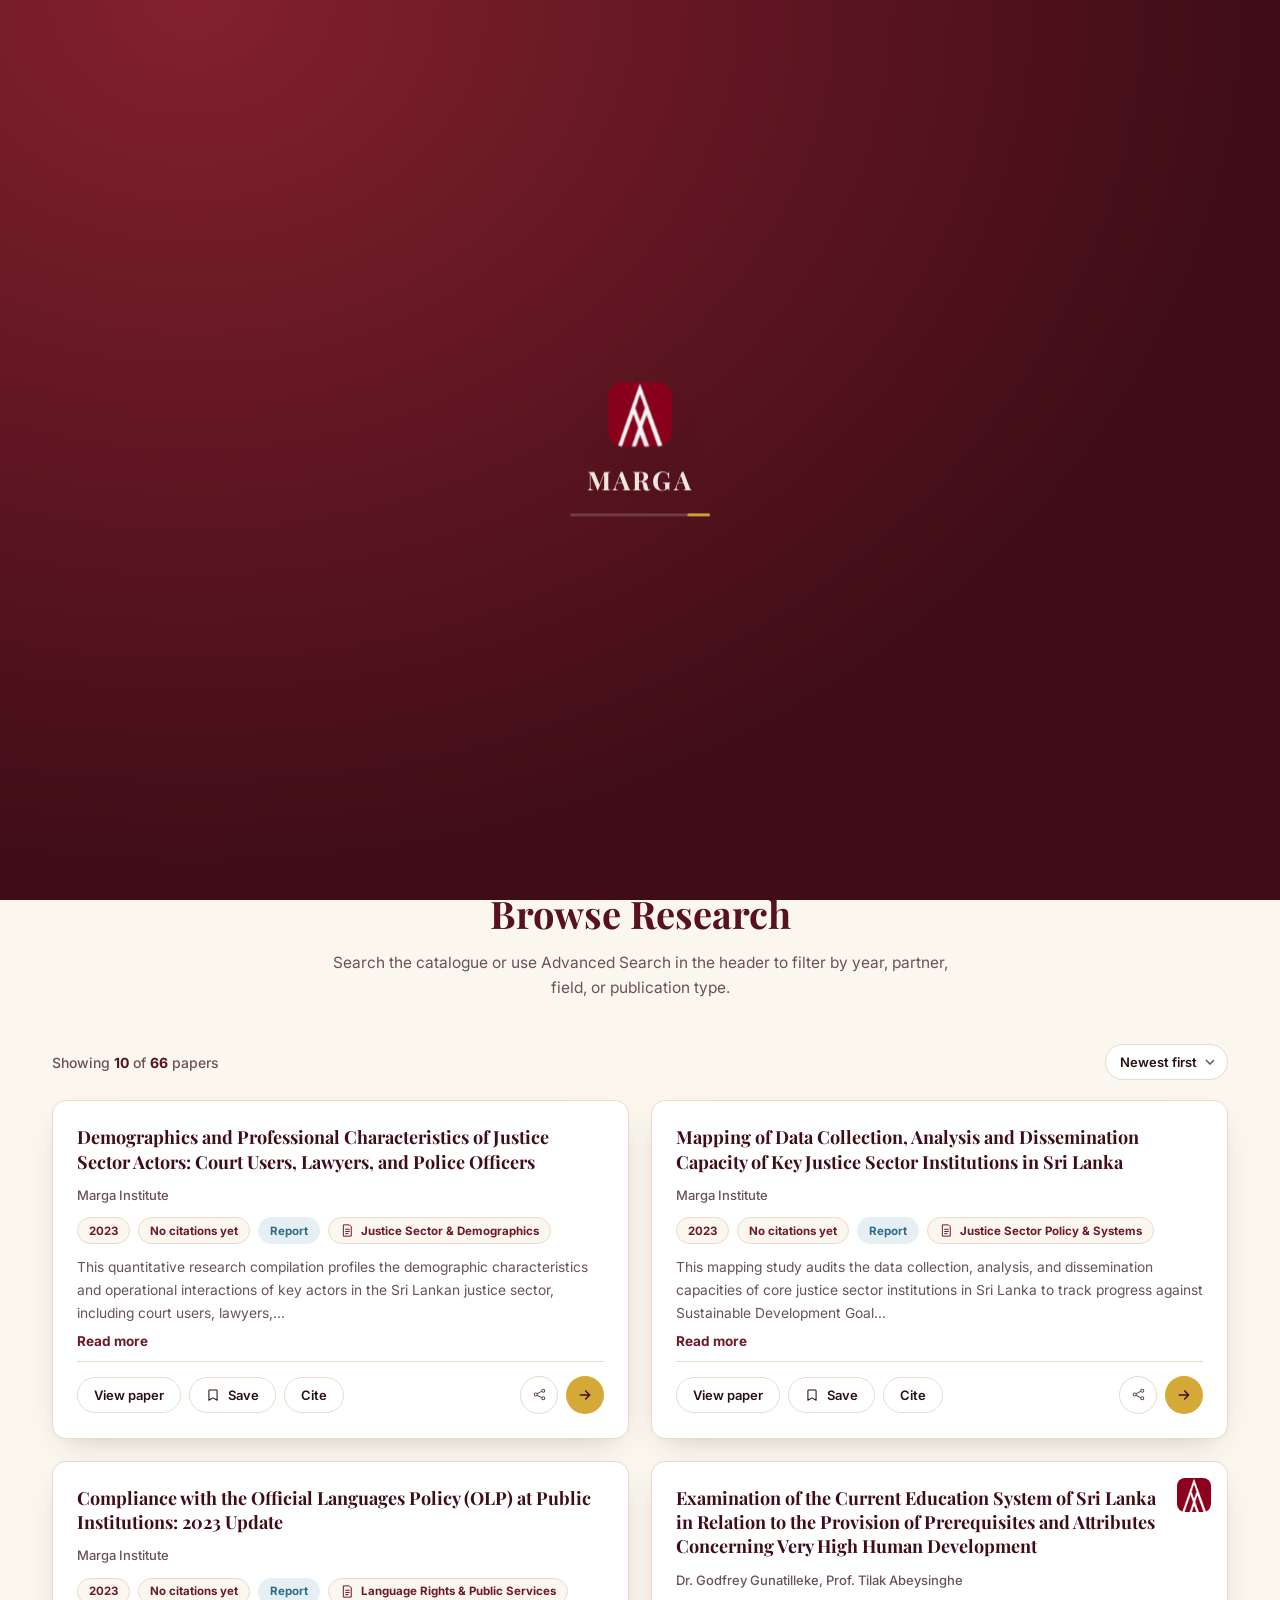
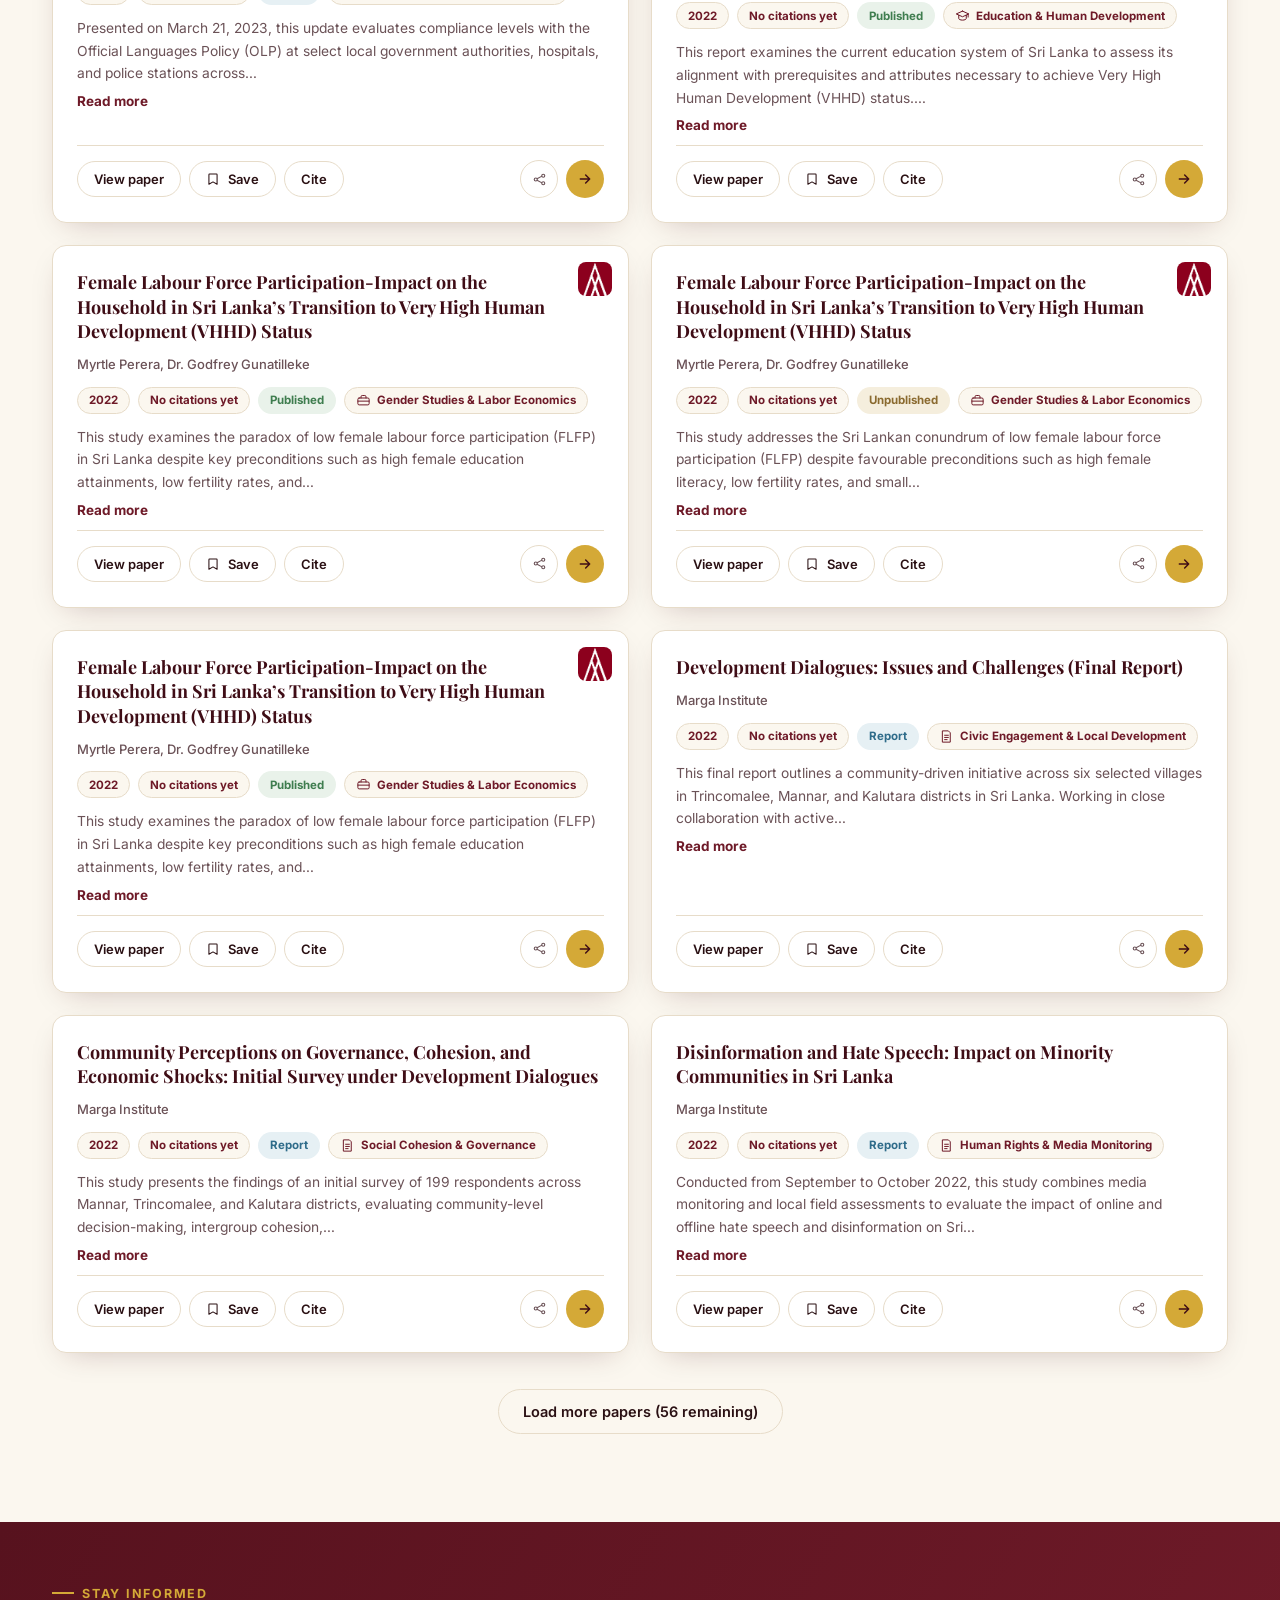
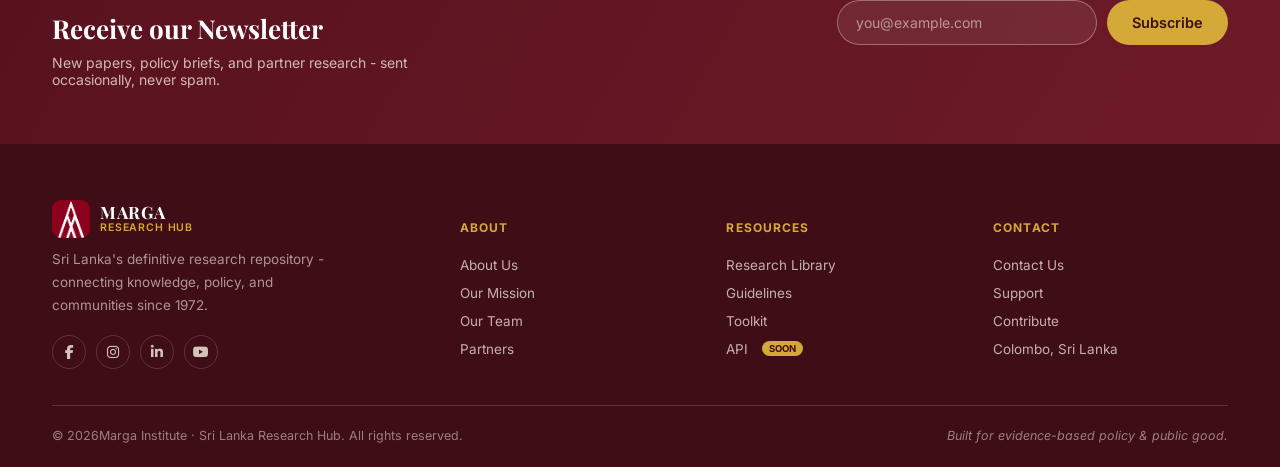
==== commit a3b90340: "Adding the preloader" ====
--- a/index.html
+++ b/index.html
@@ -28,9 +28,32 @@
   <link rel="stylesheet" href="https://cdnjs.cloudflare.com/ajax/libs/font-awesome/6.5.1/css/all.min.css"
     crossorigin="anonymous">
   <link rel="stylesheet" href="styles.css">
+  <noscript>
+    <style>
+      .preloader {
+        display: none !important;
+      }
+
+      body.is-loading {
+        overflow: visible !important;
+      }
+    </style>
+  </noscript>
 </head>
 
-<body>
+<body class="is-loading">
+
+  <!-- ============================================================
+     PRELOADER
+     ============================================================ -->
+  <div class="preloader" id="preloader" role="status" aria-live="polite" aria-label="Loading Marga Research Hub">
+    <div class="preloader-inner">
+      <img class="preloader-logo" src="site_logo/marga-logo.jpg" alt="" />
+      <span class="preloader-word">Marga</span>
+      <span class="preloader-bar"><span class="preloader-bar-fill"></span></span>
+    </div>
+  </div>
+
   <div id="top"></div>
 
   <!-- ============================================================
@@ -487,6 +510,7 @@
 
   <div class="toast-region" id="toastRegion" aria-live="polite"></div>
 
+  <script src="https://cdnjs.cloudflare.com/ajax/libs/gsap/3.12.5/gsap.min.js" crossorigin="anonymous"></script>
   <script src="script.js"></script>
 </body>
 
--- a/styles.css
+++ b/styles.css
@@ -277,6 +277,76 @@
   outline-offset: 2px;
 }
 
+/* ============================================================
+   PRELOADER
+   Shown until paper.json has loaded and the first render is
+   done; script.js fades it out via the .is-hidden class, then
+   removes it from the DOM. See @media (prefers-reduced-motion)
+   above for the no-animation fallback.
+   ============================================================ */
+body.is-loading {
+  overflow: hidden;
+}
+
+.preloader {
+  position: fixed;
+  inset: 0;
+  z-index: 9999;
+  display: flex;
+  align-items: center;
+  justify-content: center;
+  background: radial-gradient(120% 140% at 15% 0%, var(--maroon-700), var(--maroon-950) 70%);
+  opacity: 1;
+  visibility: visible;
+  transition: opacity .5s ease, visibility .5s ease;
+}
+
+.preloader.is-hidden {
+  opacity: 0;
+  visibility: hidden;
+  pointer-events: none;
+}
+
+.preloader-inner {
+  display: flex;
+  flex-direction: column;
+  align-items: center;
+  gap: 16px;
+}
+
+.preloader-logo {
+  width: 64px;
+  height: 64px;
+  border-radius: 16px;
+  object-fit: cover;
+  box-shadow: var(--shadow-pop);
+}
+
+.preloader-word {
+  font-family: var(--font-display);
+  font-weight: 700;
+  font-size: 26px;
+  letter-spacing: .1em;
+  text-transform: uppercase;
+  color: var(--cream);
+}
+
+.preloader-bar {
+  width: 140px;
+  height: 3px;
+  border-radius: 3px;
+  background: rgba(249, 241, 228, .2);
+  overflow: hidden;
+}
+
+.preloader-bar-fill {
+  display: block;
+  width: 40%;
+  height: 100%;
+  border-radius: 3px;
+  background: var(--gold);
+}
+
 .wrap {
   max-width: 1240px;
   margin: 0 auto;
@@ -956,6 +1026,7 @@
 }
 
 @media (max-width:1024px) {
+
   .header-actions .btn,
   .header-actions .theme-toggle {
     display: none;
@@ -2310,6 +2381,7 @@
   justify-content: center;
   color: rgba(249, 241, 228, .8);
 }
+
 .footer-social a i {
   font-size: 14px;
   line-height: 1;
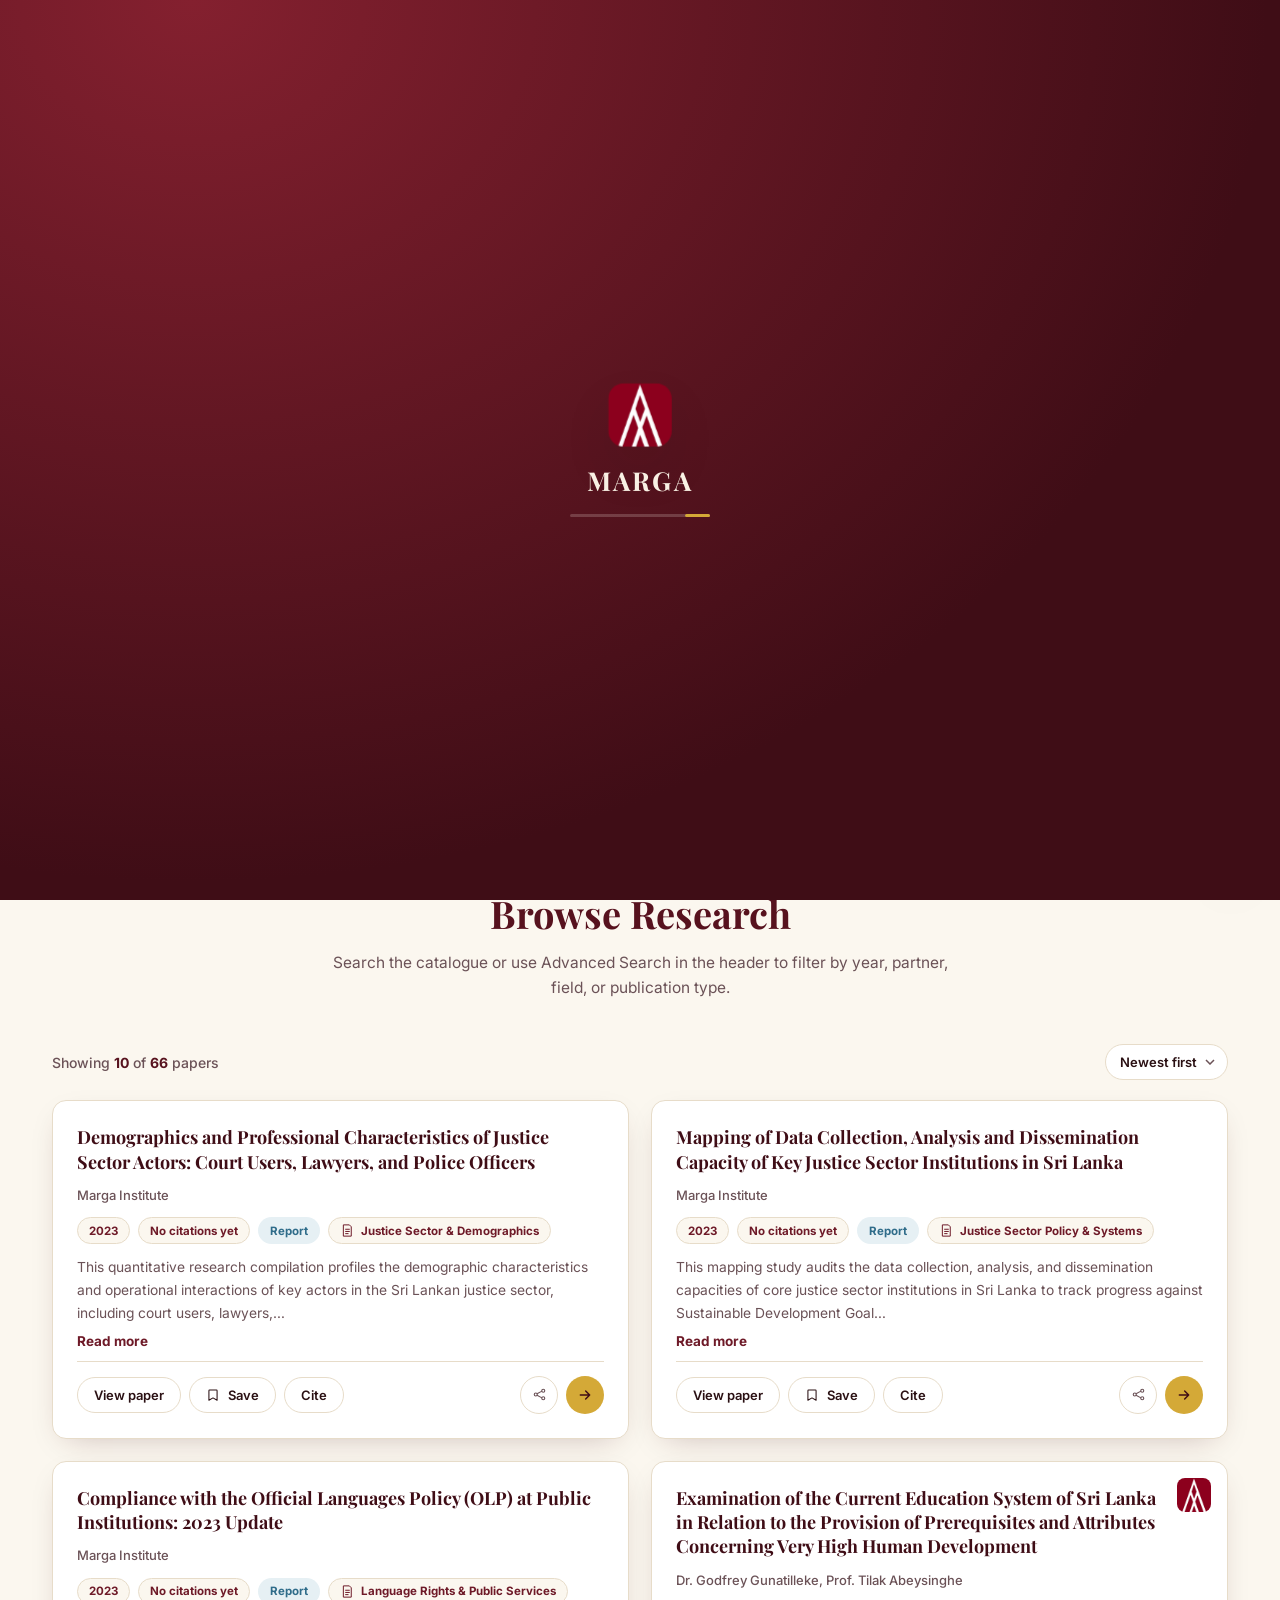
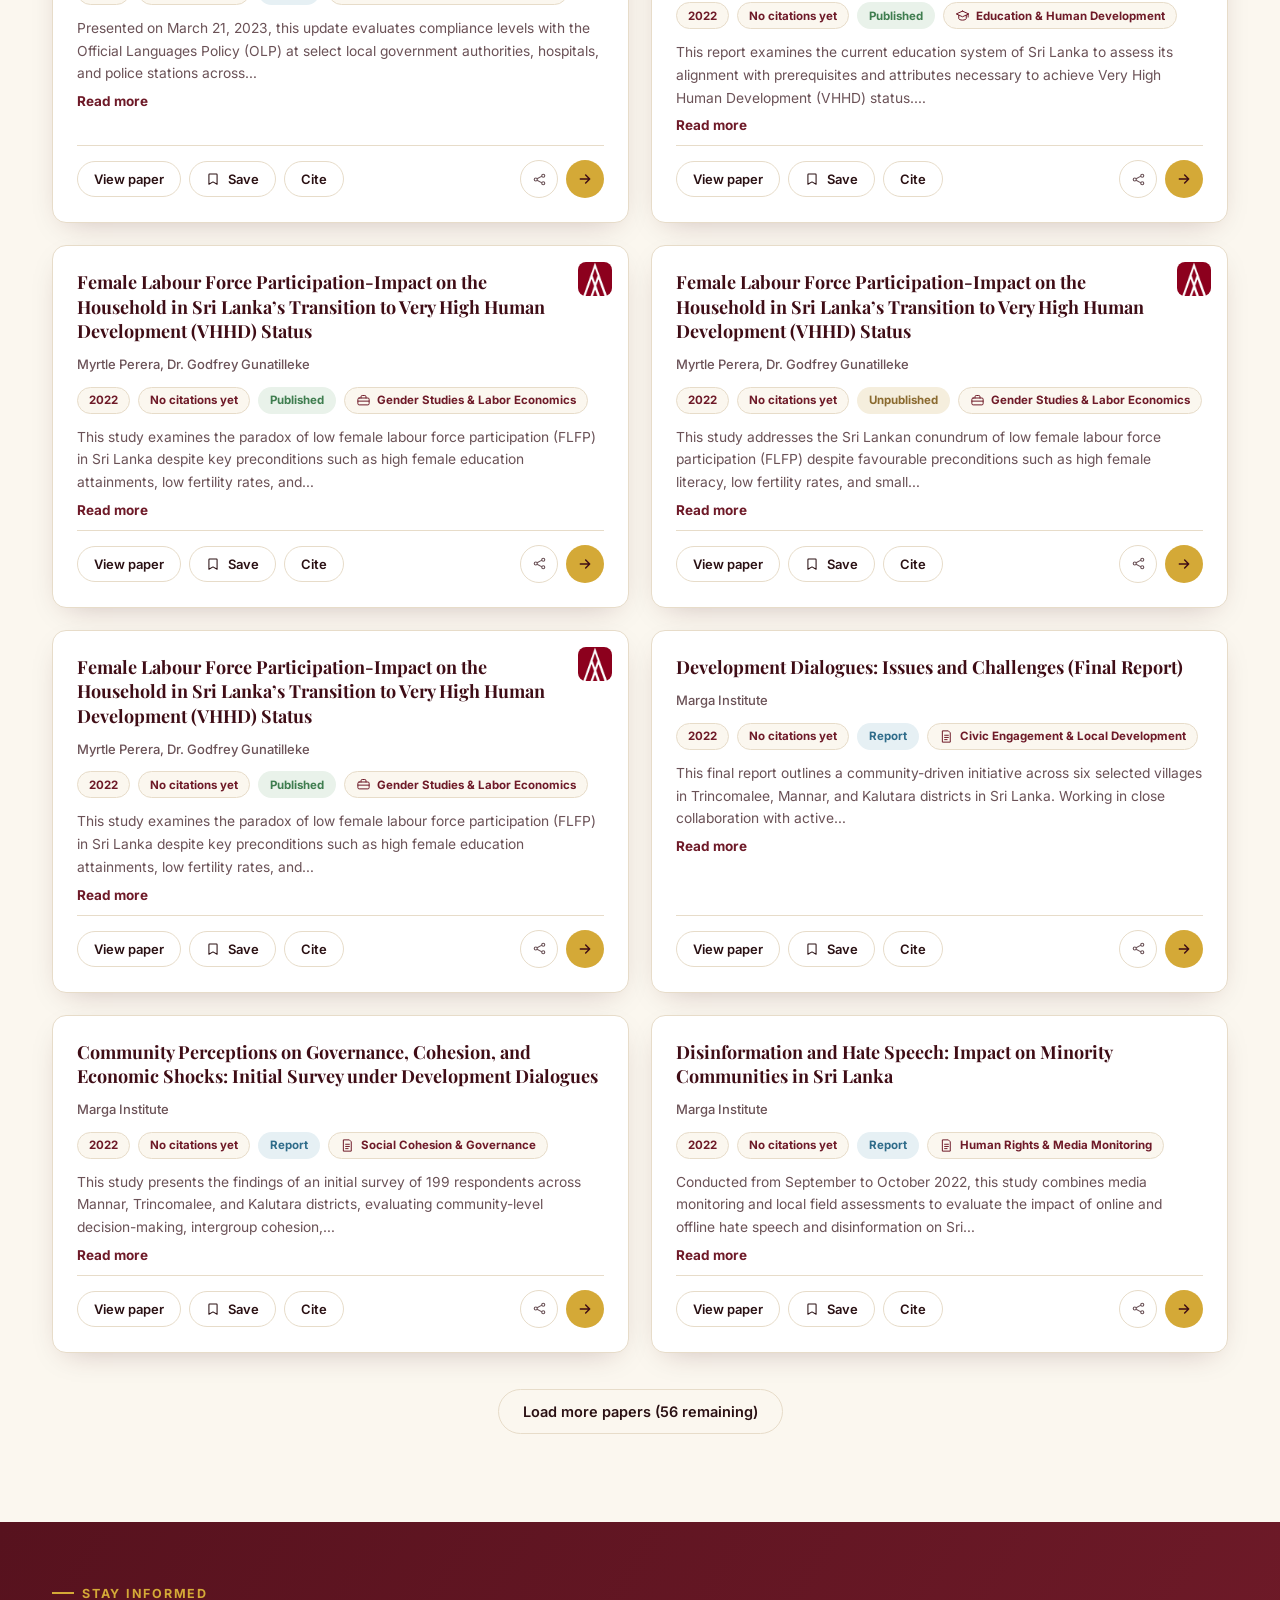
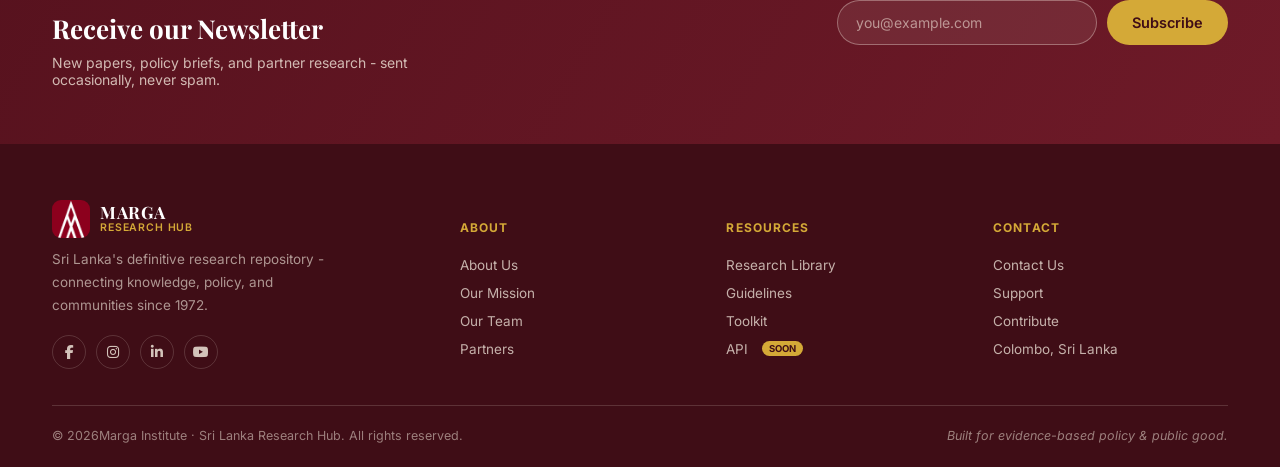
==== commit 66ff0330: "adding an offline page" ====
--- a/index.html
+++ b/index.html
@@ -512,6 +512,23 @@
 
   <script src="https://cdnjs.cloudflare.com/ajax/libs/gsap/3.12.5/gsap.min.js" crossorigin="anonymous"></script>
   <script src="script.js"></script>
+  <script>
+    function openOfflinePage() {
+      if (window.location.pathname.endsWith("/offline.html")) return;
+      window.location.replace("offline.html");
+    }
+
+    if (navigator.onLine === false) openOfflinePage();
+    window.addEventListener("offline", openOfflinePage);
+
+    if ("serviceWorker" in navigator) {
+      window.addEventListener("load", function () {
+        navigator.serviceWorker.register("sw.js").catch(function (error) {
+          console.warn("Offline fallback could not be registered:", error);
+        });
+      });
+    }
+  </script>
 </body>
 
 </html>
